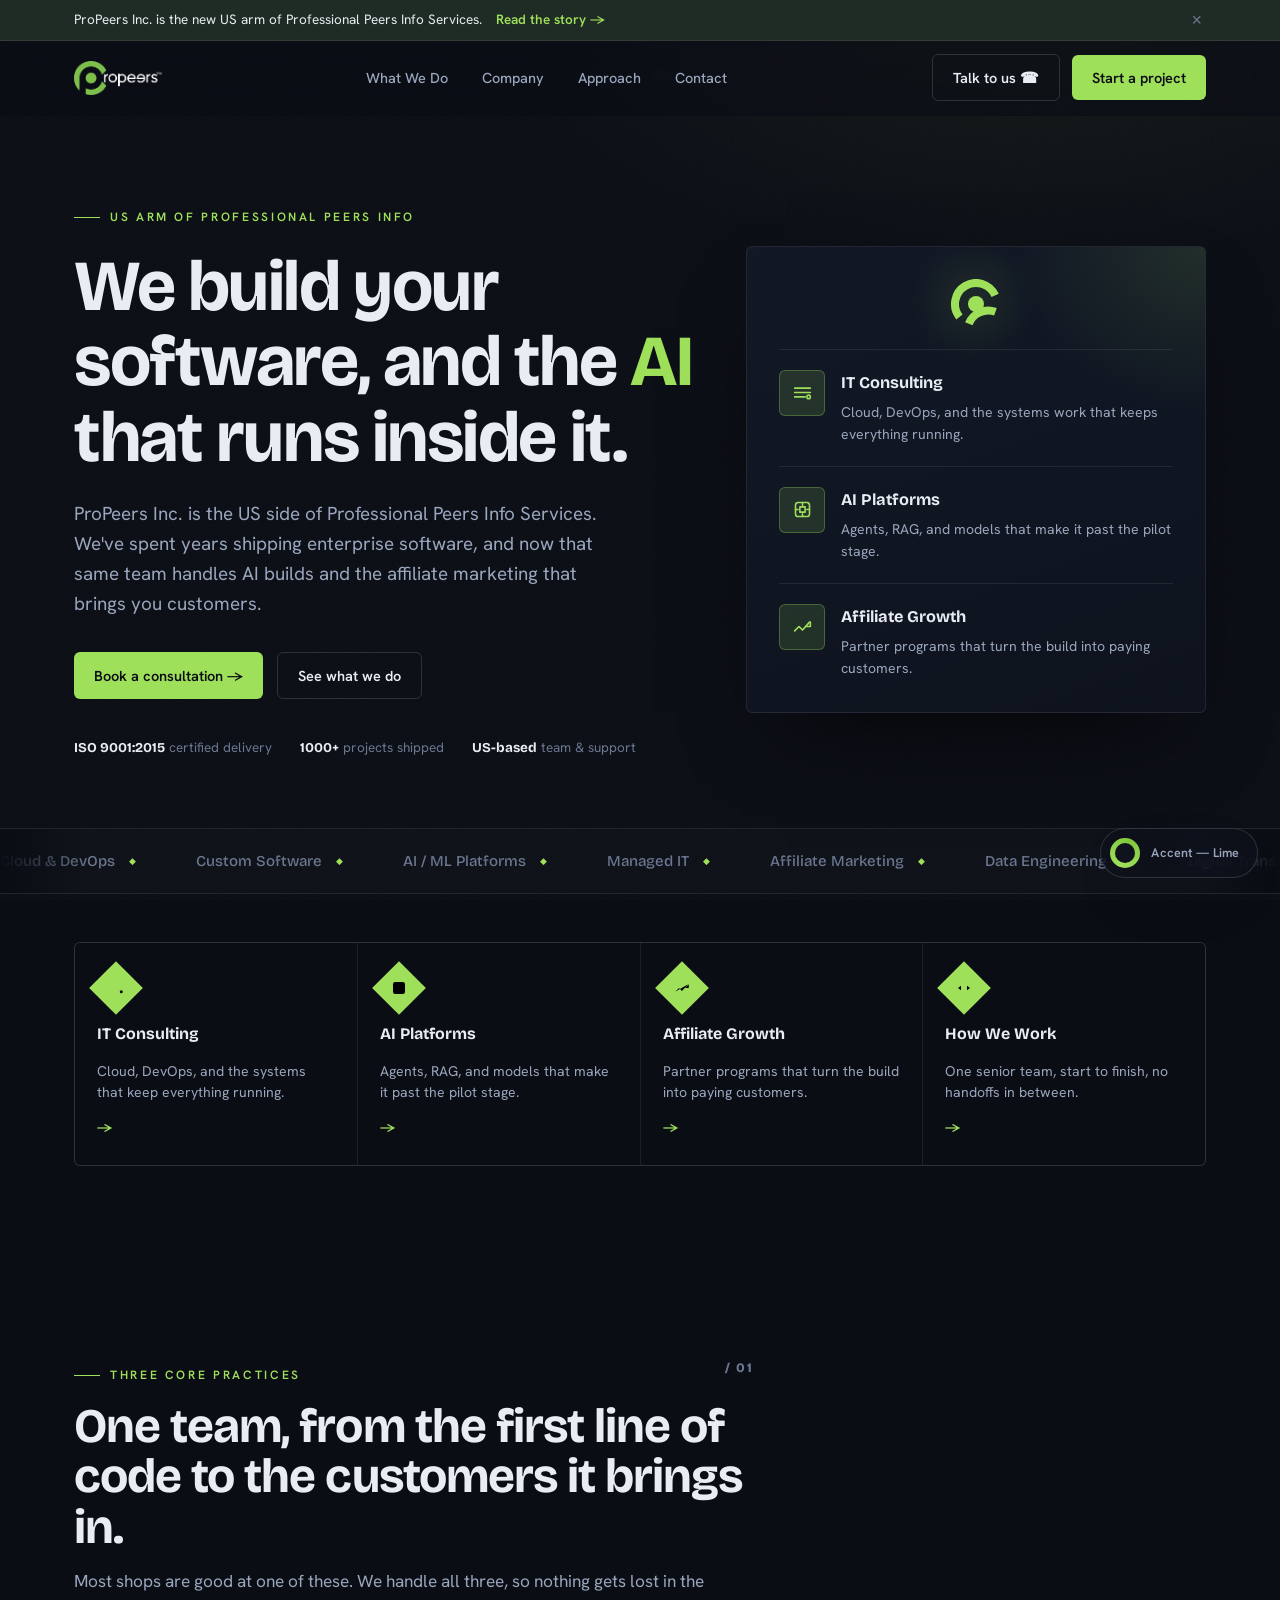
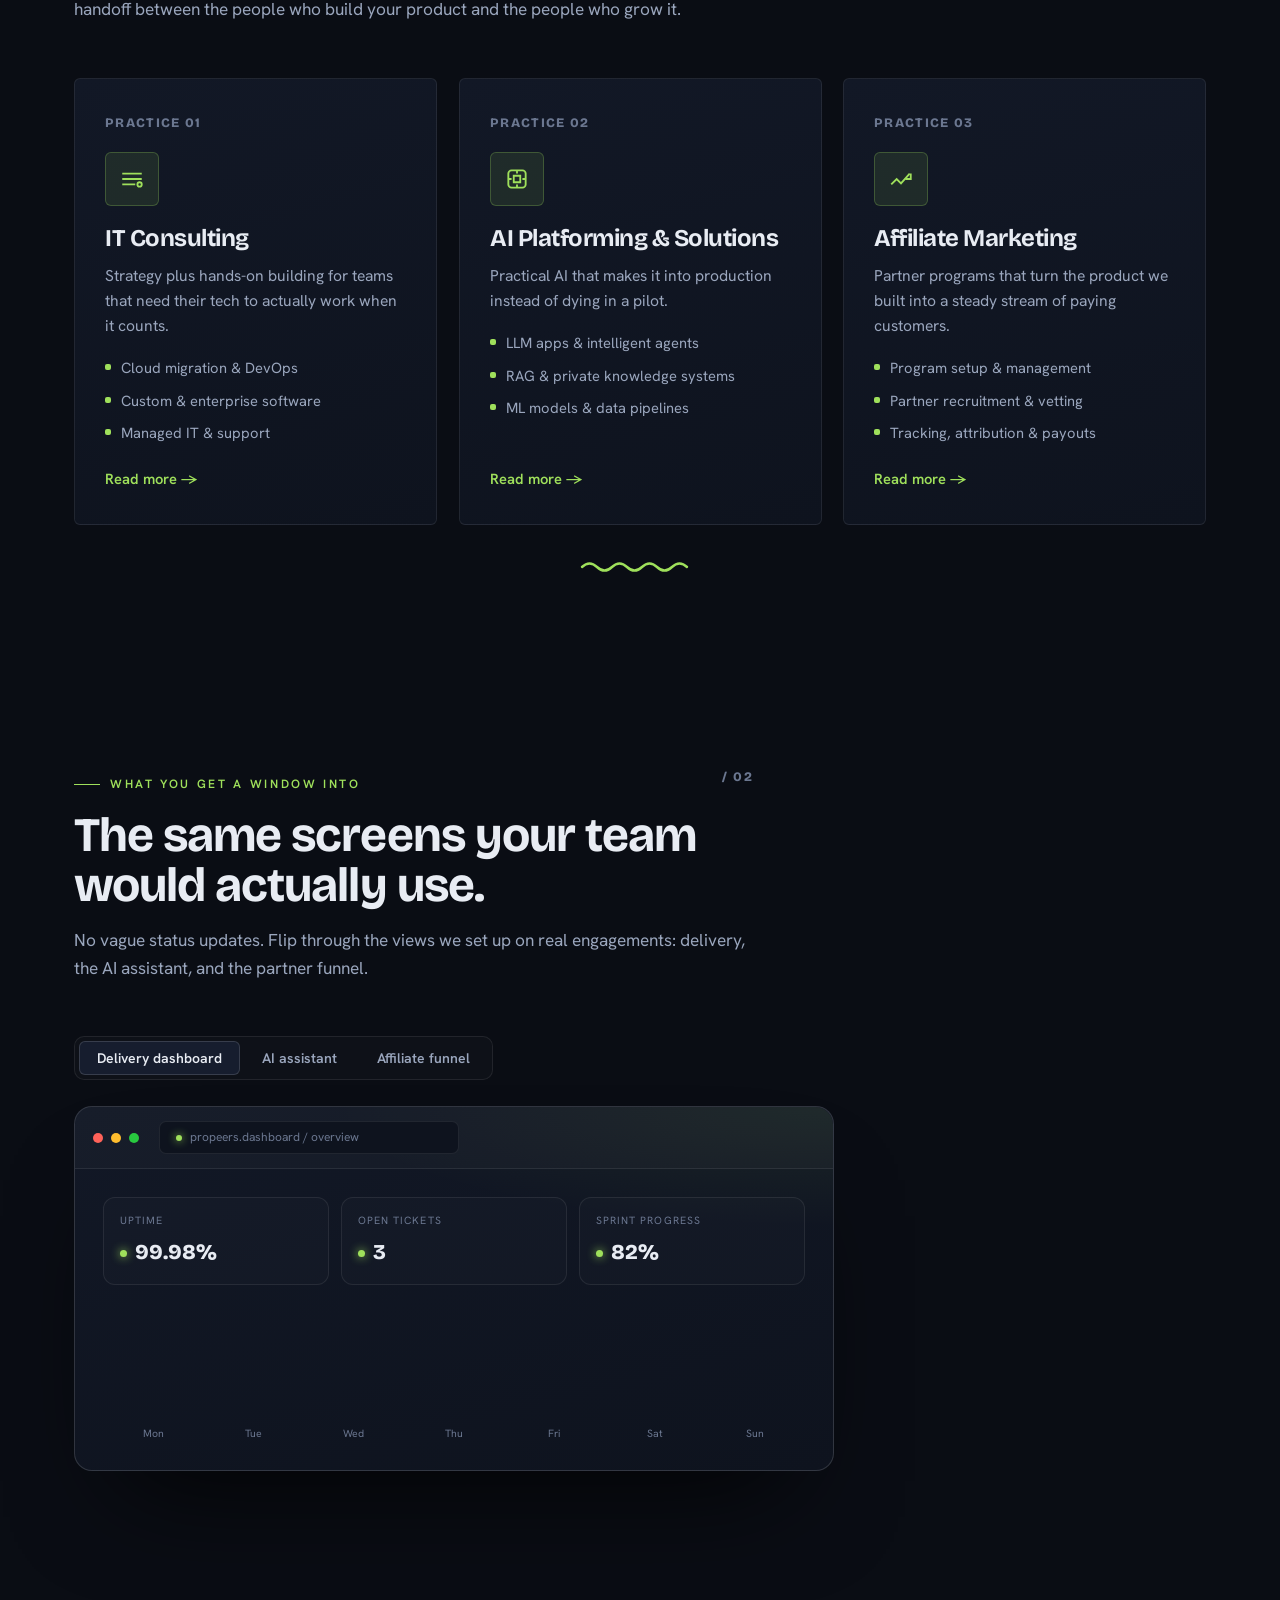
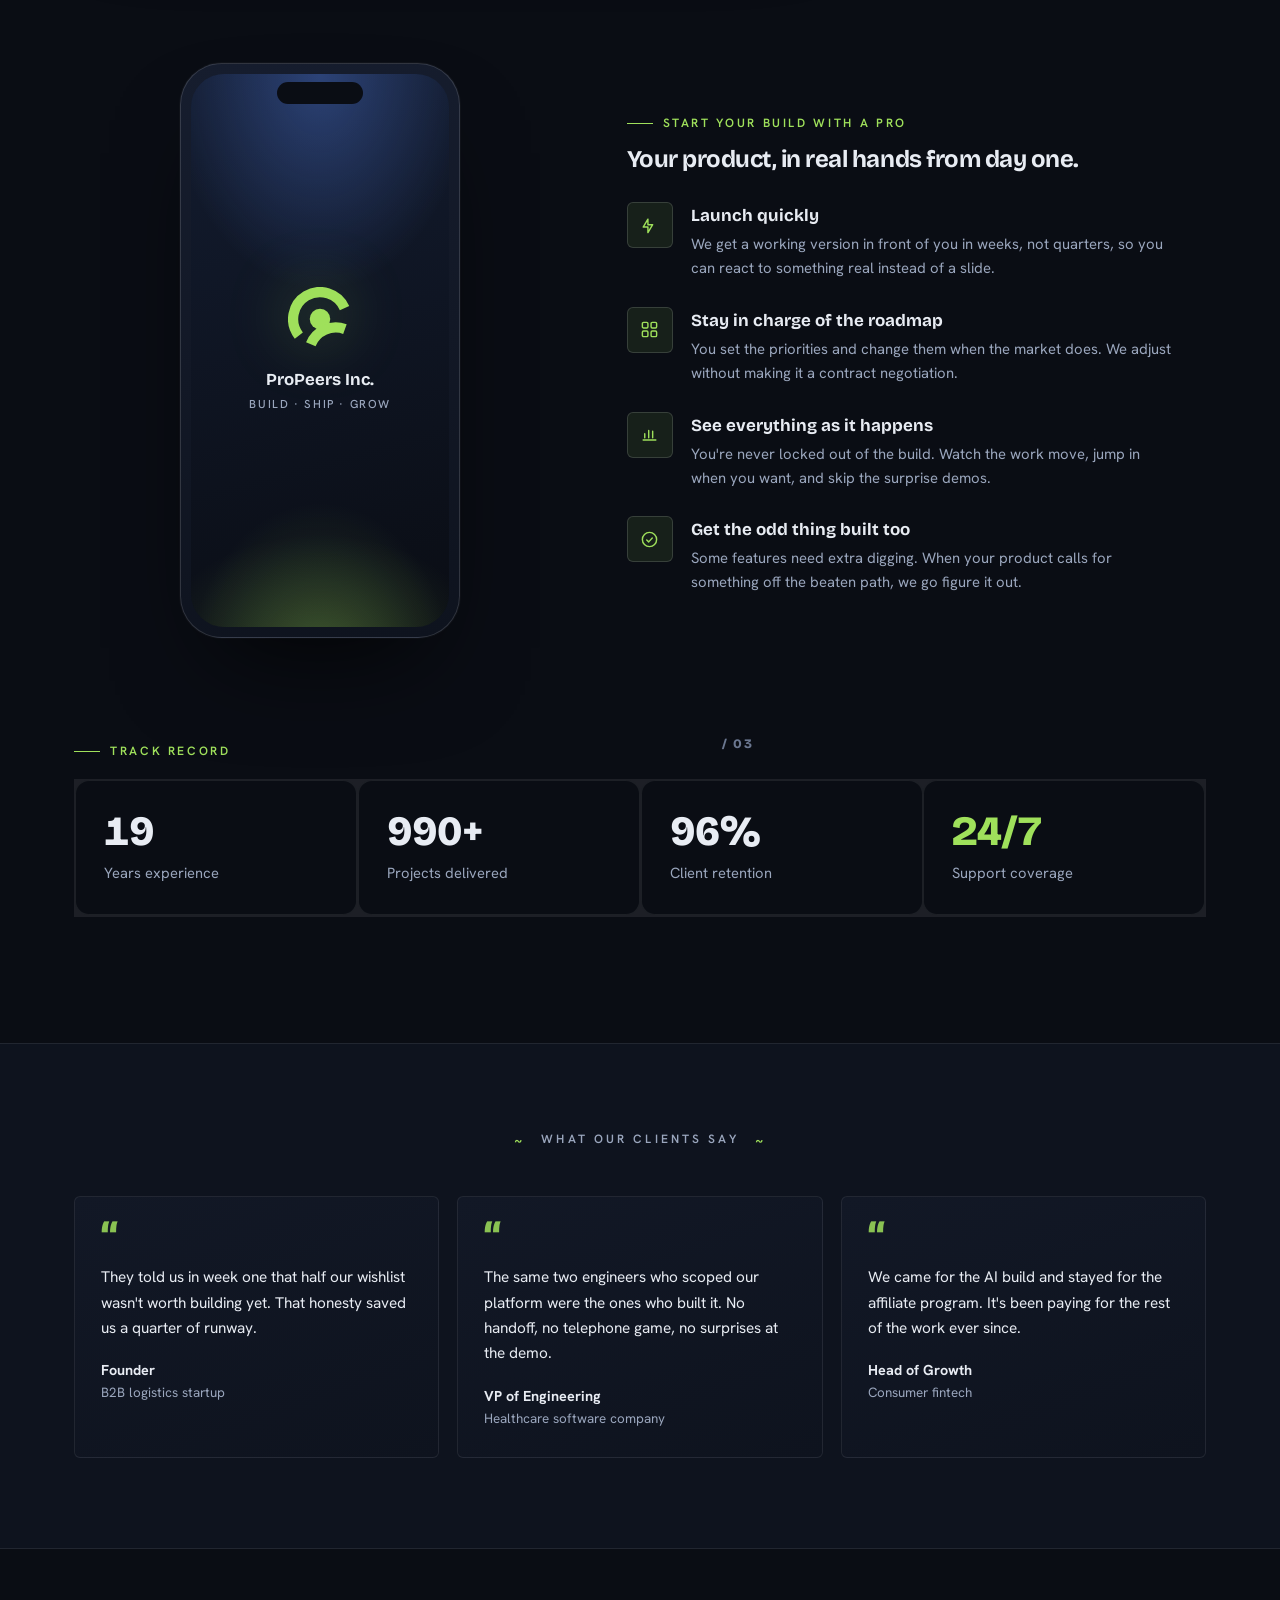
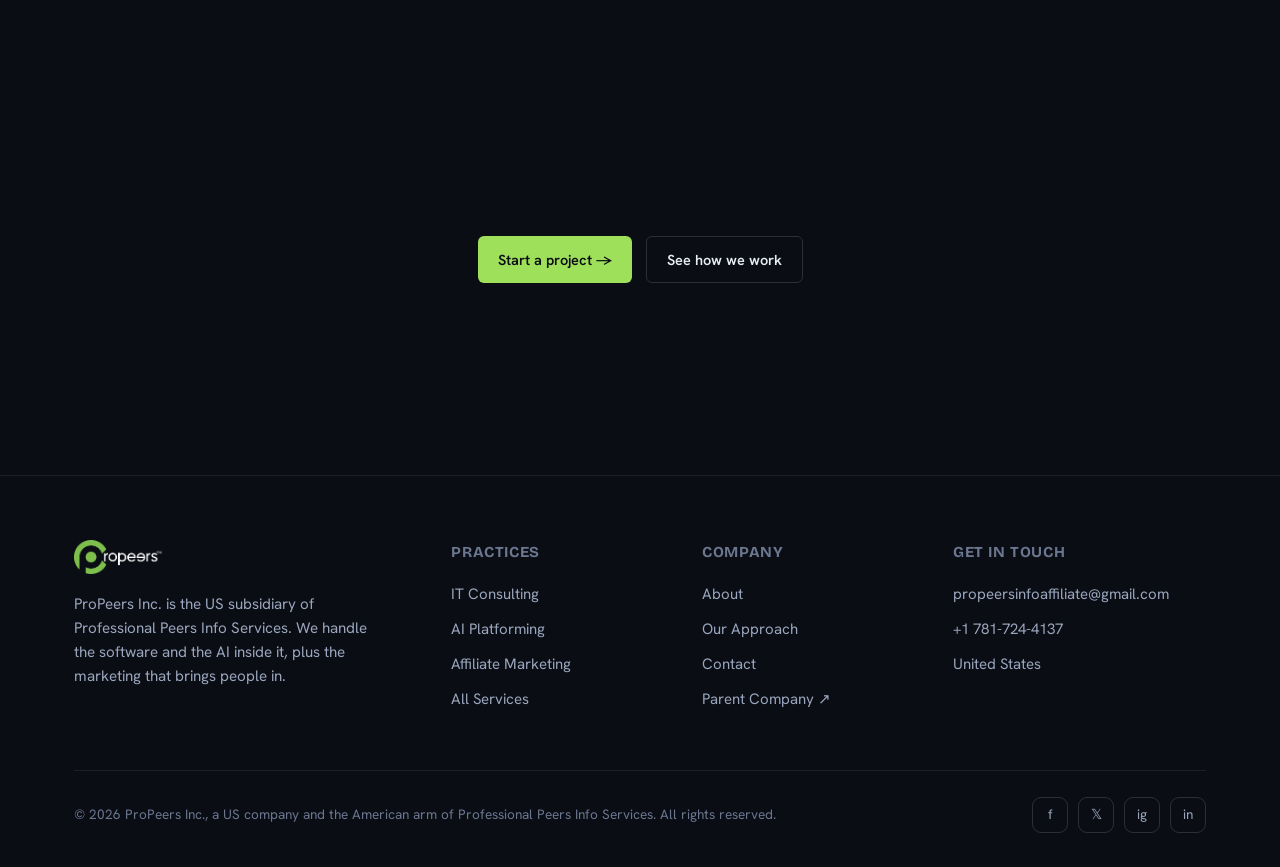
==== index.html @ b8cbde57 "Refine logo mark to match the real logo, drop the US badge, and add shape accents - Rebuild the trac" ====
<!DOCTYPE html>
<html lang="en">
<head>
<meta charset="UTF-8">
<meta name="viewport" content="width=device-width, initial-scale=1.0">
<title>ProPeers Inc. | IT Consulting, AI Solutions &amp; Affiliate Marketing</title>
<meta name="description" content="ProPeers Inc. is the US arm of Professional Peers Info Services. IT consulting, AI builds, and affiliate marketing for clients in the States.">
<link rel="preconnect" href="https://fonts.googleapis.com">
<link rel="preconnect" href="https://fonts.gstatic.com" crossorigin>
<link href="https://fonts.googleapis.com/css2?family=Bricolage+Grotesque:opsz,wght@12..96,400;12..96,500;12..96,700;12..96,800&family=Hanken+Grotesk:wght@400;500;600;700&display=swap" rel="stylesheet">
<link rel="icon" type="image/svg+xml" href="data:image/svg+xml,%3Csvg xmlns=%27http://www.w3.org/2000/svg%27 viewBox=%270 0 100 100%27%3E%3Crect width=%27100%27 height=%27100%27 rx=%2718%27 fill=%27%230a0d14%27/%3E%3Ccircle cx=%2750%27 cy=%2750%27 r=%2716%27 fill=%27%239fe05b%27/%3E%3Cpath d=%27M88.37 32.92 A42 42 0 1 0 16.91 75.86%27 fill=%27none%27 stroke=%27%239fe05b%27 stroke-width=%2716%27/%3E%3Cpath d=%27M35.64 89.47 A42 42 0 0 1 88.94 65.73%27 fill=%27none%27 stroke=%27%239fe05b%27 stroke-width=%2716%27/%3E%3C/svg%3E">
<link rel="stylesheet" href="styles.css">
</head>
<body data-page="home">
<div id="site-header"></div>

<a id="top"></a>
<section class="hero">
  <div class="wrap hero-grid">
    <div>
      <span class="eyebrow reveal">US arm of Professional Peers Info</span>
      <h1 class="reveal">We build your software, and the <span class="hl">AI</span> that runs inside it.</h1>
      <p class="lead reveal">ProPeers Inc. is the US side of Professional Peers Info Services. We've spent years shipping enterprise software, and now that same team handles AI builds and the affiliate marketing that brings you customers.</p>
      <div class="hero-cta reveal">
        <a href="tel:+17817244137" class="btn btn-acc">Book a consultation &rarr;</a>
        <a href="what-we-do.html" class="btn btn-ghost">See what we do</a>
      </div>
      <div class="hero-foot reveal">
        <span><strong>ISO 9001:2015</strong> certified delivery</span>
        <span><strong>1000+</strong> projects shipped</span>
        <span><strong>US-based</strong> team &amp; support</span>
      </div>
    </div>
    <div class="reveal">
      <div class="hero-card">
        <div class="hc-mark"><svg viewBox="0 0 100 100" aria-hidden="true"><circle cx="50" cy="50" r="16" fill="currentColor"/><path d="M88.37 32.92 A42 42 0 1 0 16.91 75.86" fill="none" stroke="currentColor" stroke-width="16"/><path d="M35.64 89.47 A42 42 0 0 1 88.94 65.73" fill="none" stroke="currentColor" stroke-width="16"/></svg></div>
        <div class="hc-row">
          <div class="dia"><svg viewBox="0 0 24 24"><path d="M3 7h18M3 12h18M3 17h12"/><circle cx="19" cy="17" r="2"/></svg></div>
          <div><h4>IT Consulting</h4><p>Cloud, DevOps, and the systems work that keeps everything running.</p></div>
        </div>
        <div class="hc-row">
          <div class="dia"><svg viewBox="0 0 24 24"><rect x="4" y="4" width="16" height="16" rx="3"/><path d="M9 9h6v6H9zM12 4v3M12 17v3M4 12h3M17 12h3"/></svg></div>
          <div><h4>AI Platforms</h4><p>Agents, RAG, and models that make it past the pilot stage.</p></div>
        </div>
        <div class="hc-row">
          <div class="dia"><svg viewBox="0 0 24 24"><path d="M3 17l5-5 4 4 8-9"/><path d="M21 7v5h-5"/></svg></div>
          <div><h4>Affiliate Growth</h4><p>Partner programs that turn the build into paying customers.</p></div>
        </div>
      </div>
    </div>
  </div>
</section>

<div class="strip">
  <div class="track">
    <span>Cloud &amp; DevOps</span><span>Custom Software</span><span>AI / ML Platforms</span>
    <span>Managed IT</span><span>Affiliate Marketing</span><span>Data Engineering</span>
    <span>Digital Transformation</span><span>Mobile &amp; Web Apps</span>
    <span>Cloud &amp; DevOps</span><span>Custom Software</span><span>AI / ML Platforms</span>
    <span>Managed IT</span><span>Affiliate Marketing</span><span>Data Engineering</span>
    <span>Digital Transformation</span><span>Mobile &amp; Web Apps</span>
  </div>
</div>

<section style="padding-top:48px">
  <div class="wrap">
    <div class="feature-tiles reveal">
      <a href="it-consulting.html">
        <div class="ft-ico"><svg viewBox="0 0 24 24"><path d="M3 7h18M3 12h18M3 17h12"/><circle cx="19" cy="17" r="2"/></svg></div>
        <h5>IT Consulting</h5>
        <p>Cloud, DevOps, and the systems that keep everything running.</p>
        <span class="ft-arrow">&rarr;</span>
      </a>
      <a href="ai-solutions.html">
        <div class="ft-ico"><svg viewBox="0 0 24 24"><rect x="4" y="4" width="16" height="16" rx="3"/><path d="M9 9h6v6H9zM12 4v3M12 17v3M4 12h3M17 12h3"/></svg></div>
        <h5>AI Platforms</h5>
        <p>Agents, RAG, and models that make it past the pilot stage.</p>
        <span class="ft-arrow">&rarr;</span>
      </a>
      <a href="affiliate-marketing.html">
        <div class="ft-ico"><svg viewBox="0 0 24 24"><path d="M3 17l5-5 4 4 8-9"/><path d="M21 7v5h-5"/></svg></div>
        <h5>Affiliate Growth</h5>
        <p>Partner programs that turn the build into paying customers.</p>
        <span class="ft-arrow">&rarr;</span>
      </a>
      <a href="approach.html">
        <div class="ft-ico"><svg viewBox="0 0 24 24"><path d="M8 9l-4 3 4 3M16 9l4 3-4 3M13 6l-2 12"/></svg></div>
        <h5>How We Work</h5>
        <p>One senior team, start to finish, no handoffs in between.</p>
        <span class="ft-arrow">&rarr;</span>
      </a>
    </div>
  </div>
</section>

<section id="pillars">
  <div class="wrap">
    <div class="sec-head reveal">
      <span class="eyebrow">Three core practices</span>
      <h2>One team, from the first line of code to the customers it brings in.</h2>
      <p>Most shops are good at one of these. We handle all three, so nothing gets lost in the handoff between the people who build your product and the people who grow it.</p>
    </div>
    <div class="pillars">
      <a class="pillar reveal" href="it-consulting.html">
        <div class="num">PRACTICE 01</div>
        <div class="pic"><svg class="ico" viewBox="0 0 24 24"><path d="M3 7h18M3 12h18M3 17h12"/><circle cx="19" cy="17" r="2"/></svg></div>
        <h3>IT Consulting</h3>
        <p>Strategy plus hands-on building for teams that need their tech to actually work when it counts.</p>
        <ul>
          <li>Cloud migration &amp; DevOps</li>
          <li>Custom &amp; enterprise software</li>
          <li>Managed IT &amp; support</li>
        </ul>
        <span class="more">Read more &rarr;</span>
      </a>
      <a class="pillar reveal" href="ai-solutions.html">
        <div class="num">PRACTICE 02</div>
        <div class="pic"><svg class="ico" viewBox="0 0 24 24"><rect x="4" y="4" width="16" height="16" rx="3"/><path d="M9 9h6v6H9zM12 4v3M12 17v3M4 12h3M17 12h3"/></svg></div>
        <h3>AI Platforming &amp; Solutions</h3>
        <p>Practical AI that makes it into production instead of dying in a pilot.</p>
        <ul>
          <li>LLM apps &amp; intelligent agents</li>
          <li>RAG &amp; private knowledge systems</li>
          <li>ML models &amp; data pipelines</li>
        </ul>
        <span class="more">Read more &rarr;</span>
      </a>
      <a class="pillar reveal" href="affiliate-marketing.html">
        <div class="num">PRACTICE 03</div>
        <div class="pic"><svg class="ico" viewBox="0 0 24 24"><path d="M3 17l5-5 4 4 8-9"/><path d="M21 7v5h-5"/></svg></div>
        <h3>Affiliate Marketing</h3>
        <p>Partner programs that turn the product we built into a steady stream of paying customers.</p>
        <ul>
          <li>Program setup &amp; management</li>
          <li>Partner recruitment &amp; vetting</li>
          <li>Tracking, attribution &amp; payouts</li>
        </ul>
        <span class="more">Read more &rarr;</span>
      </a>
    </div>
    <div class="reveal"><svg class="squig" viewBox="0 0 120 16" aria-hidden="true"><path d="M2 8 Q 9.5 1, 17 8 T 32 8 T 47 8 T 62 8 T 77 8 T 92 8 T 107 8"/></svg></div>
  </div>
</section>

<section>
  <div class="wrap">
    <div class="sec-head reveal">
      <span class="eyebrow">What you get a window into</span>
      <h2>The same screens your team would actually use.</h2>
      <p>No vague status updates. Flip through the views we set up on real engagements: delivery, the AI assistant, and the partner funnel.</p>
    </div>
    <div class="tabs reveal">
      <div class="tab-row" role="tablist">
        <button class="tab-btn on" role="tab" aria-selected="true">Delivery dashboard</button>
        <button class="tab-btn" role="tab" aria-selected="false">AI assistant</button>
        <button class="tab-btn" role="tab" aria-selected="false">Affiliate funnel</button>
      </div>
      <div class="tab-pane on" role="tabpanel">
        <div class="demo-window">
          <div class="demo-bar">
            <span class="dot r"></span><span class="dot y"></span><span class="dot g"></span>
            <span class="url"><i></i> propeers.dashboard / overview</span>
          </div>
          <div class="demo-body">
            <div class="demo-pills">
              <div class="demo-pill"><div class="lab">Uptime</div><div class="val"><i></i> 99.98%</div></div>
              <div class="demo-pill"><div class="lab">Open tickets</div><div class="val"><i></i> 3</div></div>
              <div class="demo-pill"><div class="lab">Sprint progress</div><div class="val"><i></i> 82%</div></div>
            </div>
            <div class="demo-chart" style="--n:7">
              <i style="--h:.42"></i><i style="--h:.58"></i><i style="--h:.5"></i><i style="--h:.74"></i>
              <i style="--h:.66"></i><i style="--h:.86"></i><i style="--h:.95"></i>
            </div>
            <div class="demo-chart-row"><span>Mon</span><span>Tue</span><span>Wed</span><span>Thu</span><span>Fri</span><span>Sat</span><span>Sun</span></div>
          </div>
        </div>
      </div>
      <div class="tab-pane" role="tabpanel">
        <div class="demo-window">
          <div class="demo-bar">
            <span class="dot r"></span><span class="dot y"></span><span class="dot g"></span>
            <span class="url"><i></i> assistant.internal / support-agent</span>
          </div>
          <div class="demo-body">
            <div class="demo-chat">
              <div class="demo-msg user">Why did the export job fail for the EU account last night?</div>
              <div class="demo-msg bot">It hit a timeout at 11:42pm UTC. The dataset crossed the 2GB chunk limit introduced in last week's update.</div>
              <div class="demo-msg user">Can it be re-run safely right now?</div>
              <div class="demo-msg bot">Yes. Re-run with chunking enabled, or I can flag it to on-call if you'd rather a person confirm first.</div>
            </div>
          </div>
        </div>
      </div>
      <div class="tab-pane" role="tabpanel">
        <div class="demo-window">
          <div class="demo-bar">
            <span class="dot r"></span><span class="dot y"></span><span class="dot g"></span>
            <span class="url"><i></i> partners.report / funnel</span>
          </div>
          <div class="demo-body">
            <div class="demo-funnel">
              <div class="stage"><span class="lab">Clicks</span><span class="track"><span class="fill"></span></span><span class="pct">100%</span></div>
              <div class="stage"><span class="lab">Sign-ups</span><span class="track"><span class="fill"></span></span><span class="pct">71%</span></div>
              <div class="stage"><span class="lab">Trials</span><span class="track"><span class="fill"></span></span><span class="pct">44%</span></div>
              <div class="stage"><span class="lab">Paid</span><span class="track"><span class="fill"></span></span><span class="pct">27%</span></div>
            </div>
          </div>
        </div>
      </div>
    </div>
  </div>
</section>

<section>
  <div class="wrap phone-sec">
    <div class="reveal">
      <div class="phone">
        <div class="screen">
          <div class="pmark"><svg viewBox="0 0 100 100" aria-hidden="true"><circle cx="50" cy="50" r="16" fill="currentColor"/><path d="M88.37 32.92 A42 42 0 1 0 16.91 75.86" fill="none" stroke="currentColor" stroke-width="16"/><path d="M35.64 89.47 A42 42 0 0 1 88.94 65.73" fill="none" stroke="currentColor" stroke-width="16"/></svg></div>
          <div class="pname">ProPeers Inc.<small>Build &middot; Ship &middot; Grow</small></div>
          <div class="pglow"></div>
        </div>
      </div>
    </div>
    <div class="reveal">
      <span class="eyebrow">Start your build with a pro</span>
      <h2 style="margin-top:14px">Your product, in real hands from day one.</h2>
      <div class="featlist">
        <div class="feat">
          <div class="fic"><svg viewBox="0 0 24 24"><path d="M4 14l6-10v7h6l-6 10v-7z"/></svg></div>
          <div><h4>Launch quickly</h4><p>We get a working version in front of you in weeks, not quarters, so you can react to something real instead of a slide.</p></div>
        </div>
        <div class="feat">
          <div class="fic"><svg viewBox="0 0 24 24"><rect x="3" y="3" width="7" height="7" rx="1.5"/><rect x="14" y="3" width="7" height="7" rx="1.5"/><rect x="3" y="14" width="7" height="7" rx="1.5"/><rect x="14" y="14" width="7" height="7" rx="1.5"/></svg></div>
          <div><h4>Stay in charge of the roadmap</h4><p>You set the priorities and change them when the market does. We adjust without making it a contract negotiation.</p></div>
        </div>
        <div class="feat">
          <div class="fic"><svg viewBox="0 0 24 24"><path d="M4 19h16M6 16v-5M11 16V7M16 16v-8"/></svg></div>
          <div><h4>See everything as it happens</h4><p>You're never locked out of the build. Watch the work move, jump in when you want, and skip the surprise demos.</p></div>
        </div>
        <div class="feat">
          <div class="fic"><svg viewBox="0 0 24 24"><circle cx="12" cy="12" r="9"/><path d="M8.5 12.5l2.5 2.5 4.5-5"/></svg></div>
          <div><h4>Get the odd thing built too</h4><p>Some features need extra digging. When your product calls for something off the beaten path, we go figure it out.</p></div>
        </div>
      </div>
    </div>
  </div>
</section>

<section style="padding-top:0">
  <div class="wrap">
    <div class="sec-head reveal" style="margin-bottom:14px">
      <span class="eyebrow">Track record</span>
    </div>
    <div class="statband reveal" style="margin-top:18px">
      <div class="stat"><div class="big"><em>19</em></div><div class="lbl">Years experience</div></div>
      <div class="stat"><div class="big">1000<em>+</em></div><div class="lbl">Projects delivered</div></div>
      <div class="stat"><div class="big">97<em>%</em></div><div class="lbl">Client retention</div></div>
      <div class="stat"><div class="big"><em>24/7</em></div><div class="lbl">Support coverage</div></div>
    </div>
  </div>
</section>

<div class="quotes-band">
  <div class="wrap">
    <div class="bandhead reveal">What our clients say</div>
    <div class="quotes">
      <div class="quote reveal">
        <span class="qm">&ldquo;</span>
        <p>They told us in week one that half our wishlist wasn't worth building yet. That honesty saved us a quarter of runway.</p>
        <div class="who"><strong>Founder</strong>B2B logistics startup</div>
      </div>
      <div class="quote reveal">
        <span class="qm">&ldquo;</span>
        <p>The same two engineers who scoped our platform were the ones who built it. No handoff, no telephone game, no surprises at the demo.</p>
        <div class="who"><strong>VP of Engineering</strong>Healthcare software company</div>
      </div>
      <div class="quote reveal">
        <span class="qm">&ldquo;</span>
        <p>We came for the AI build and stayed for the affiliate program. It's been paying for the rest of the work ever since.</p>
        <div class="who"><strong>Head of Growth</strong>Consumer fintech</div>
      </div>
    </div>
  </div>
</div>

<section style="padding-top:0;margin-top:64px">
  <div class="wrap">
    <div class="cta reveal">
      <h2>Let's build something that earns its keep.</h2>
      <p>Tell us what you're working on. We'll come back with a real plan and a straight answer on what it takes.</p>
      <div class="hero-cta">
        <a href="contact.html" class="btn btn-acc">Start a project &rarr;</a>
        <a href="approach.html" class="btn btn-ghost">See how we work</a>
      </div>
    </div>
  </div>
</section>

<div id="site-footer"></div>
<script src="site.js"></script>
</body>
</html>
---- styles.css ----
:root{
  --ink:#0a0d14;
  --ink-2:#0e131e;
  --panel:#121826;
  --panel-2:#161d2e;
  --line:rgba(255,255,255,.08);
  --line-2:rgba(255,255,255,.14);
  --text:#e8ecf3;
  --muted:#9aa6bd;
  --muted-2:#6b7790;
  --acc:#9fe05b;
  --acc-deep:#82c93f;
  --blue:#5b8cff;
  --amber:#ffab38;
  --amber-deep:#f0901c;
  --r:6px;
  --maxw:1180px;
  --font-d:"Bricolage Grotesque",serif;
  --font-b:"Hanken Grotesk",sans-serif;
}
*{box-sizing:border-box;margin:0;padding:0}
html{scroll-behavior:smooth}
body{
  background:var(--ink);
  color:var(--text);
  font-family:var(--font-b);
  line-height:1.6;
  -webkit-font-smoothing:antialiased;
  overflow-x:hidden;
}
body::before{
  content:"";position:fixed;inset:0;z-index:-2;
  background:
    radial-gradient(70% 50% at 80% 0%, rgba(159,224,91,.07), transparent 60%),
    var(--ink);
}
body::after{
  content:"";position:fixed;inset:0;z-index:-1;pointer-events:none;opacity:.04;
  background-image:url("data:image/svg+xml,%3Csvg xmlns='http://www.w3.org/2000/svg' width='160' height='160'%3E%3Cfilter id='n'%3E%3CfeTurbulence type='fractalNoise' baseFrequency='.85' numOctaves='3'/%3E%3C/filter%3E%3Crect width='100%25' height='100%25' filter='url(%23n)'/%3E%3C/svg%3E");
}
a{color:inherit;text-decoration:none}
.wrap{max-width:var(--maxw);margin:0 auto;padding:0 24px}
.eyebrow{
  font-size:12px;letter-spacing:.22em;text-transform:uppercase;
  color:var(--acc);font-weight:600;display:inline-flex;align-items:center;gap:10px;
}
.eyebrow::before{content:"";width:26px;height:1px;background:var(--acc);display:inline-block}
h1,h2,h3{font-family:var(--font-d);font-weight:700;line-height:1.05;letter-spacing:-.02em}

/* HEADER */
header{position:sticky;top:0;z-index:50;backdrop-filter:blur(14px);
  background:rgba(10,13,20,.6);border-bottom:1px solid transparent;transition:.3s}
header.scrolled{border-bottom-color:var(--line);background:rgba(10,13,20,.82)}
nav{display:flex;align-items:center;justify-content:space-between;height:74px}
.logo{display:flex;align-items:center;gap:11px;font-family:var(--font-d);font-weight:800;font-size:20px;letter-spacing:-.02em}
.logo .lockup{height:34px;width:auto;display:block;flex:none}
.navlinks{display:flex;gap:34px;align-items:center}
.navlinks a{font-size:14.5px;color:var(--muted);font-weight:500;transition:.2s}
.navlinks a:hover{color:var(--text)}
.navlinks a.active{color:var(--acc)}
.btn{display:inline-flex;align-items:center;gap:8px;font-weight:600;font-size:14.5px;
  padding:11px 20px;border-radius:var(--r);transition:.22s;cursor:pointer;border:0}
.btn-acc{background:var(--acc);color:#0a0d14}
.btn-acc:hover{background:var(--acc-deep);transform:translateY(-2px)}
.btn-ghost{border:1px solid var(--line-2);color:var(--text)}
.btn-ghost:hover{border-color:var(--acc);color:var(--acc)}
.nav-cta{display:flex;gap:12px;align-items:center}
.burger{display:none;flex-direction:column;gap:5px;cursor:pointer;background:none;border:0;padding:8px}
.burger span{width:24px;height:2px;background:var(--text);display:block}

/* HERO (home) */
.hero{padding:84px 0 70px;position:relative}
.hero-grid{display:grid;grid-template-columns:1.15fr .85fr;gap:50px;align-items:center}
.hero h1{font-size:clamp(2.6rem,5.6vw,4.6rem);margin:22px 0 0}
.hero h1 .hl{color:var(--acc);position:relative}
.hero p.lead{font-size:1.18rem;color:var(--muted);max-width:540px;margin:24px 0 32px}
.hero-cta{display:flex;gap:14px;flex-wrap:wrap}
.hero-foot{margin-top:38px;display:flex;gap:28px;flex-wrap:wrap;align-items:center;
  color:var(--muted-2);font-size:13.5px}
.hero-foot strong{color:var(--text);font-family:var(--font-d)}
.hero-card{position:relative;border-radius:var(--r);border:1px solid var(--line);
  background:linear-gradient(160deg,var(--panel),var(--ink-2));overflow:hidden;
  box-shadow:0 40px 90px -40px rgba(0,0,0,.8);padding:32px;display:flex;flex-direction:column;gap:20px}
.hero-card::after{content:"";position:absolute;inset:0;
  background:radial-gradient(70% 60% at 100% 0%,color-mix(in srgb,var(--acc) 12%,transparent),transparent 60%);
  pointer-events:none}
.hero-card .hc-mark{display:grid;place-items:center;flex:none;color:var(--acc);
  filter:drop-shadow(0 0 26px color-mix(in srgb,var(--acc) 45%,transparent))}
.hero-card .hc-mark svg{width:50px;height:50px}
.hc-row{position:relative;display:flex;gap:16px;align-items:flex-start;
  padding-top:20px;border-top:1px solid var(--line)}
.hc-row:first-of-type{padding-top:0;border-top:0}
.hc-row h4{font-family:var(--font-d);font-size:1.02rem}
.hc-row p{color:var(--muted);font-size:.88rem;margin-top:5px}

/* PAGE HERO (interior pages) */
.page-hero{padding:58px 0 26px;position:relative}
.page-hero h1{font-size:clamp(2.3rem,5vw,3.6rem);margin-top:16px}
.page-hero p.lead{color:var(--muted);font-size:1.15rem;max-width:620px;margin-top:18px}
.breadcrumb{font-size:13px;color:var(--muted-2);margin-bottom:24px;display:flex;gap:9px;align-items:center}
.breadcrumb a{color:var(--muted)}
.breadcrumb a:hover{color:var(--acc)}
.breadcrumb .sep{color:var(--line-2)}

/* MARQUEE STRIP */
.strip{border-block:1px solid var(--line);background:rgba(255,255,255,.015);overflow:hidden}
.strip .track{display:flex;gap:60px;padding:20px 0;white-space:nowrap;
  animation:scroll 28s linear infinite;width:max-content}
.strip span{font-family:var(--font-d);font-weight:500;font-size:15px;color:var(--muted-2);
  display:inline-flex;align-items:center;gap:14px}
.strip span::after{content:"\25C6";color:var(--acc);font-size:9px}
@keyframes scroll{to{transform:translateX(-50%)}}

/* SECTION SHELL */
section{padding:96px 0;position:relative}
body{counter-reset:sec}
.sec-head{position:relative}
.sec-head::after{counter-increment:sec;content:"/ 0" counter(sec);
  position:absolute;right:0;top:4px;font:800 13px/1 var(--font-d);
  color:var(--muted-2);letter-spacing:.14em}
.sec-head{max-width:680px;margin-bottom:54px}
.sec-head h2{font-size:clamp(2rem,4vw,3rem);margin:16px 0 0}
.sec-head p{color:var(--muted);font-size:1.08rem;margin-top:16px}

/* PILLARS */
.pillars{display:grid;grid-template-columns:repeat(3,1fr);gap:22px}
.pillar{background:linear-gradient(165deg,var(--panel),var(--ink-2));
  border:1px solid var(--line);border-radius:var(--r);padding:34px 30px;position:relative;
  overflow:hidden;transition:.3s;display:flex;flex-direction:column}
.pillar::after{content:"";position:absolute;inset:0;border-radius:var(--r);
  background:radial-gradient(80% 60% at 100% 0%,rgba(159,224,91,.10),transparent 60%);
  opacity:0;transition:.3s}
.pillar:hover{transform:translateY(-6px);border-color:var(--line-2)}
.pillar:hover::after{opacity:1}
.pillar .num{font-family:var(--font-d);font-weight:800;font-size:13px;color:var(--muted-2);
  letter-spacing:.1em}
.pillar .pic{width:54px;height:54px;border-radius:var(--r);display:grid;place-items:center;
  margin:18px 0 20px;background:color-mix(in srgb,var(--acc) 10%,transparent);
  border:1px solid color-mix(in srgb,var(--acc) 25%,transparent)}
.pillar h3{font-size:1.5rem}
.pillar p{color:var(--muted);margin-top:12px;font-size:.98rem}
.pillar ul{list-style:none;margin-top:18px;display:flex;flex-direction:column;gap:9px}
.pillar li{font-size:.92rem;color:var(--muted);display:flex;gap:10px;align-items:flex-start}
.pillar li::before{content:"";width:6px;height:6px;border-radius:2px;background:var(--acc);
  margin-top:8px;flex:none}
.pillar .more{display:inline-flex;align-items:center;gap:7px;margin-top:auto;padding-top:22px;
  color:var(--acc);font-weight:600;font-size:.92rem;transition:.2s;position:relative}
.pillar .more:hover{gap:12px}
svg.ico{width:26px;height:26px;stroke:var(--acc);fill:none;stroke-width:1.7}

/* SERVICES LIST */
.svc-grid{display:grid;grid-template-columns:repeat(3,1fr);gap:1px;background:var(--line);
  border:1px solid var(--line);border-radius:var(--r);overflow:hidden}
.svc{background:var(--ink-2);padding:30px 28px;transition:.25s}
.svc:hover{background:var(--panel-2)}
.svc .k{font-family:var(--font-d);font-weight:700;color:var(--acc);font-size:14px}
.svc h4{font-family:var(--font-d);font-size:1.18rem;margin:14px 0 8px;font-weight:700}
.svc p{color:var(--muted);font-size:.93rem}

/* ABOUT split */
.about{display:grid;grid-template-columns:.95fr 1.05fr;gap:56px;align-items:center}
.about-card{background:linear-gradient(160deg,var(--panel),var(--ink-2));
  border:1px solid var(--line);border-radius:var(--r);padding:38px}
.about-card .row{display:flex;justify-content:space-between;align-items:center;
  padding:18px 0;border-bottom:1px solid var(--line);gap:16px}
.about-card .row:last-child{border-bottom:0;padding-bottom:0}
.about-card .row:first-child{padding-top:0}
.about-card .row .lbl{color:var(--muted);font-size:.9rem}
.about-card .row .val{font-family:var(--font-d);font-weight:700;font-size:1.05rem;text-align:right}
.about p{color:var(--muted);margin-top:18px}
.badge{display:inline-flex;align-items:center;gap:8px;font-size:12px;font-weight:600;
  padding:6px 12px;border:1px solid rgba(159,224,91,.3);border-radius:99px;color:var(--acc);
  background:rgba(159,224,91,.06);margin-bottom:6px}

/* STATS */
.stats{display:grid;grid-template-columns:repeat(4,1fr);gap:22px;margin-top:46px}
.stat{border:1px solid var(--line);border-radius:14px;padding:26px 22px;background:rgba(255,255,255,.015)}
.stat .big{font-family:var(--font-d);font-weight:800;font-size:2.6rem;color:var(--text);line-height:1}
.stat .big em{color:var(--acc);font-style:normal}
.stat .lbl{color:var(--muted);font-size:.88rem;margin-top:8px}

/* PROCESS */
.steps{display:grid;grid-template-columns:repeat(4,1fr);gap:22px;counter-reset:s}
.step{position:relative;padding-top:66px}
.step::after{content:"";position:absolute;top:0;left:0;width:34px;height:3px;background:var(--acc);border-radius:2px}
.step::before{counter-increment:s;content:"0" counter(s);font-family:var(--font-d);
  font-weight:800;font-size:2.4rem;line-height:1;color:rgba(159,224,91,.18);position:absolute;top:16px;left:0}
.step h4{font-family:var(--font-d);font-size:1.12rem;margin-bottom:8px;position:relative}
.step p{color:var(--muted);font-size:.93rem}

/* PROSE + practice pages */
.prose{max-width:720px}
.prose p{color:var(--muted);margin-bottom:18px;font-size:1.06rem}
.prose h3{font-size:1.5rem;margin:38px 0 14px}
.prose strong{color:var(--text)}
.checklist{list-style:none;display:grid;grid-template-columns:1fr 1fr;gap:14px 26px;margin-top:8px}
.checklist li{display:flex;gap:11px;align-items:flex-start;color:var(--muted);font-size:1rem}
.checklist li::before{content:"\2713";color:var(--acc);font-weight:800;flex:none;margin-top:1px}
.panel{background:linear-gradient(160deg,var(--panel),var(--ink-2));border:1px solid var(--line);
  border-radius:var(--r);padding:34px 32px;margin-top:8px}
.crosslinks{display:grid;grid-template-columns:1fr 1fr;gap:18px;margin-top:22px}
.xlink{border:1px solid var(--line);border-radius:14px;padding:26px;background:var(--ink-2);transition:.25s;display:block}
.xlink:hover{border-color:var(--line-2);transform:translateY(-4px)}
.xlink .k{color:var(--muted-2);font-size:12px;letter-spacing:.12em;text-transform:uppercase}
.xlink h4{font-family:var(--font-d);font-size:1.22rem;margin:10px 0 7px}
.xlink p{color:var(--muted);font-size:.93rem}
.xlink .go{color:var(--acc);font-weight:600;font-size:.9rem;margin-top:14px;display:inline-block}

/* CONTACT */
.contact-grid{display:grid;grid-template-columns:1.1fr .9fr;gap:48px;align-items:start}
form.cform{display:flex;flex-direction:column;gap:18px}
.field{display:flex;flex-direction:column;gap:7px}
.field label{font-size:13px;color:var(--muted);font-weight:600}
.field input,.field select,.field textarea{
  background:var(--ink-2);border:1px solid var(--line-2);border-radius:11px;
  padding:13px 15px;color:var(--text);font-family:var(--font-b);font-size:15px;transition:.2s;width:100%}
.field input:focus,.field select:focus,.field textarea:focus{outline:none;border-color:var(--acc)}
.field textarea{resize:vertical;min-height:130px}
.cstatus{font-size:14px;color:var(--acc);min-height:20px}
.info-block{border:1px solid var(--line);border-radius:var(--r);padding:30px;
  background:linear-gradient(160deg,var(--panel),var(--ink-2))}
.info-block .item{padding:18px 0;border-bottom:1px solid var(--line)}
.info-block .item:first-child{padding-top:0}
.info-block .item:last-child{border-bottom:0;padding-bottom:0}
.info-block .item .k{font-size:12px;color:var(--muted-2);text-transform:uppercase;letter-spacing:.1em}
.info-block .item .v{font-family:var(--font-d);font-size:1.12rem;margin-top:5px}
.info-block .item a:hover{color:var(--acc)}

/* CTA */
.cta{background:linear-gradient(150deg,#141b2b,#0c111c);border:1px solid var(--line);
  border-radius:26px;padding:64px 56px;text-align:center;position:relative;overflow:hidden}
.cta::before{content:"";position:absolute;inset:0;
  background:radial-gradient(50% 80% at 50% 0%,rgba(159,224,91,.14),transparent 60%)}
.cta h2{font-size:clamp(2rem,4vw,3.2rem);position:relative}
.cta p{color:var(--muted);max-width:520px;margin:18px auto 30px;position:relative;font-size:1.1rem}
.cta .hero-cta{justify-content:center;position:relative}

/* FOOTER */
footer{border-top:1px solid var(--line);padding:64px 0 34px;margin-top:30px}
.foot-grid{display:grid;grid-template-columns:1.6fr 1fr 1fr 1.2fr;gap:40px}
footer p.desc{color:var(--muted);font-size:.95rem;margin-top:18px;max-width:300px}
.foot-col h5{font-family:var(--font-d);font-size:.95rem;letter-spacing:.04em;
  text-transform:uppercase;color:var(--muted-2);margin-bottom:18px}
.foot-col a,.foot-col p{display:block;color:var(--muted);font-size:.94rem;margin-bottom:11px;transition:.2s}
.foot-col a:hover{color:var(--acc)}
.foot-bottom{display:flex;justify-content:space-between;align-items:center;
  margin-top:48px;padding-top:26px;border-top:1px solid var(--line);
  color:var(--muted-2);font-size:.85rem;flex-wrap:wrap;gap:14px}
.socials{display:flex;gap:10px}
.socials a{width:36px;height:36px;border:1px solid var(--line-2);border-radius:9px;
  display:grid;place-items:center;color:var(--muted)}
.socials a:hover{border-color:var(--acc);color:var(--acc)}

/* reveal anim */
.reveal{opacity:0;transform:translateY(24px) scale(.985);filter:blur(6px);
  transition:opacity .8s cubic-bezier(.2,.7,.2,1),transform .8s cubic-bezier(.2,.7,.2,1),filter .8s ease-out}
.reveal.in{opacity:1;transform:none;filter:blur(0)}

/* page load fade (opacity only: a transform here would re-anchor
   position:fixed children like the intro overlay and cursor glow) */
body{animation:page-in .5s ease both}
@keyframes page-in{from{opacity:0}to{opacity:1}}

/* scroll progress thread */
.scroll-thread{position:fixed;top:0;left:0;height:3px;width:100%;z-index:80;
  background:var(--acc);
  transform:scaleX(0);transform-origin:0 50%;
  box-shadow:0 0 14px rgba(159,224,91,.5)}

/* cursor aura (fine-pointer devices only) */
.cursor-aura{position:fixed;top:0;left:0;width:26px;height:26px;border-radius:50%;
  pointer-events:none;z-index:2;mix-blend-mode:screen;filter:blur(6px);
  background:radial-gradient(circle,color-mix(in srgb,var(--acc) 55%,transparent),transparent 70%);
  transform:translate(-50%,-50%);will-change:transform;opacity:0;transition:opacity .4s ease,background .35s ease}
.cursor-aura.live{opacity:1}
@media(hover:none),(pointer:coarse){.cursor-aura{display:none}}

/* magnetic buttons + tilt cards */
.btn,.pillar,.svc,.xlink,.stat,.info-block,.about-card{will-change:transform}
.btn{transition:transform .35s cubic-bezier(.2,.8,.2,1),background .22s,border-color .22s,color .22s}
.pillar,.svc,.xlink,.stat,.info-block,.about-card{transition:transform .5s cubic-bezier(.2,.8,.2,1),border-color .3s}
@media(hover:none),(pointer:coarse){
  .pillar:hover,.svc:hover,.xlink:hover{transform:none !important}
}

/* underline sweep on links */
.navlinks a,.foot-col a,.breadcrumb a,.socials a,.info-block .item a{position:relative}
.navlinks a::after,.foot-col a::after,.breadcrumb a::after{
  content:"";position:absolute;left:0;right:100%;bottom:-4px;height:1px;background:var(--acc);
  transition:right .35s cubic-bezier(.2,.8,.2,1)}
.navlinks a:hover::after,.navlinks a.active::after,.foot-col a:hover::after,.breadcrumb a:hover::after{right:0}

/* logo micro-bounce */
.logo .lockup{transition:transform .45s cubic-bezier(.34,1.6,.4,1)}
.logo:hover .lockup{transform:scale(1.04)}

/* marquee edge fade + hover pause */
.strip{position:relative}
.strip::before,.strip::after{content:"";position:absolute;top:0;bottom:0;width:90px;z-index:2;pointer-events:none}
.strip::before{left:0;background:linear-gradient(90deg,var(--ink),transparent)}
.strip::after{right:0;background:linear-gradient(270deg,var(--ink),transparent)}
.strip .track:hover{animation-play-state:paused}
.strip span{transition:color .25s,letter-spacing .25s}
.strip span:hover{color:var(--text);letter-spacing:.01em}

/* count-up stats */
.stat .big{font-variant-numeric:tabular-nums}

/* glow pulse for eyebrow + badge dots */
.eyebrow::before{animation:pulse-line 2.6s ease-in-out infinite}
@keyframes pulse-line{0%,100%{opacity:1;transform:scaleX(1)}50%{opacity:.45;transform:scaleX(.6)}}
@keyframes pulse-dot{0%,100%{opacity:1;box-shadow:0 0 0 0 rgba(159,224,91,.5)}50%{opacity:.5;box-shadow:0 0 0 5px rgba(159,224,91,0)}}

/* button shine sweep */
.btn-acc{position:relative;overflow:hidden}
.btn-acc::before{content:"";position:absolute;top:0;left:-60%;width:40%;height:100%;
  background:linear-gradient(115deg,transparent,rgba(255,255,255,.35),transparent);
  transform:skewX(-18deg);transition:left .6s cubic-bezier(.2,.8,.2,1)}
.btn-acc:hover::before{left:130%}

@media(prefers-reduced-motion:reduce){
  *{animation-duration:.01ms !important;animation-iteration-count:1 !important;
    transition-duration:.01ms !important;scroll-behavior:auto !important}
  .reveal{opacity:1;transform:none;filter:none}
  .cursor-aura,.scroll-thread{display:none}
}

@media(max-width:900px){
  .hero-grid,.about,.contact-grid{grid-template-columns:1fr}
  .hero-card{max-width:460px;margin:0 auto}
  .pillars,.svc-grid,.steps,.stats,.foot-grid,.crosslinks{grid-template-columns:1fr 1fr}
  .navlinks{display:none}
  .burger{display:flex}
  .cta{padding:46px 26px}
}
@media(max-width:560px){
  .pillars,.svc-grid,.steps,.stats,.foot-grid,.crosslinks,.checklist{grid-template-columns:1fr}
  .nav-cta .btn-ghost{display:none}
  section{padding:70px 0}
}

/* ===================================================================
   SHOWCASE / DEMO WINDOW — a recurring "live product" mockup used to
   illustrate each practice with something that feels like real software
   instead of stock imagery.
=================================================================== */
.showcase{display:grid;grid-template-columns:.92fr 1.08fr;gap:54px;align-items:center}
.showcase.flip{grid-template-columns:1.08fr .92fr}
.showcase.flip .demo-window{order:2}
.showcase .copy h2{margin-top:14px}
.showcase .copy p{color:var(--muted);margin-top:16px;font-size:1.05rem;max-width:480px}
.showcase .taglist{display:flex;flex-wrap:wrap;gap:9px;margin-top:22px}
.showcase .taglist span{font-size:12.5px;font-weight:600;color:var(--muted);
  border:1px solid var(--line-2);border-radius:99px;padding:6px 13px}

.demo-window{position:relative;border-radius:18px;overflow:hidden;border:1px solid var(--line-2);
  background:linear-gradient(165deg,var(--panel),var(--ink-2));
  box-shadow:0 60px 110px -50px rgba(0,0,0,.85)}
.demo-window::before{content:"";position:absolute;inset:0;pointer-events:none;border-radius:18px;
  background:radial-gradient(120% 60% at 100% 0%,rgba(159,224,91,.08),transparent 55%)}
.demo-bar{display:flex;align-items:center;gap:8px;padding:14px 18px;border-bottom:1px solid var(--line);
  background:rgba(255,255,255,.02);position:relative}
.demo-bar .dot{width:10px;height:10px;border-radius:50%;background:var(--line-2)}
.demo-bar .dot.r{background:#ff6259}
.demo-bar .dot.y{background:#ffbd2e}
.demo-bar .dot.g{background:#28c93f}
.demo-bar .url{margin-left:12px;font-size:12px;color:var(--muted-2);background:var(--ink-2);
  border:1px solid var(--line);border-radius:7px;padding:6px 16px;flex:1;max-width:300px;
  display:flex;align-items:center;gap:8px}
.demo-bar .url i{width:6px;height:6px;border-radius:50%;background:var(--acc);box-shadow:0 0 8px var(--acc)}
.demo-body{padding:28px;position:relative}

/* stat pill row inside demo windows */
.demo-pills{display:grid;grid-template-columns:repeat(3,1fr);gap:12px;margin-bottom:22px}
.demo-pill{border:1px solid var(--line);border-radius:12px;padding:14px 16px;background:rgba(255,255,255,.015)}
.demo-pill .lab{font-size:10.5px;color:var(--muted-2);text-transform:uppercase;letter-spacing:.1em}
.demo-pill .val{font-family:var(--font-d);font-weight:800;font-size:1.32rem;margin-top:7px;
  display:flex;align-items:center;gap:8px;color:var(--text)}
.demo-pill .val i{width:7px;height:7px;border-radius:50%;background:var(--acc);
  box-shadow:0 0 10px var(--acc);animation:pulse-dot 2s ease-in-out infinite;flex:none}

/* animated bar chart */
.demo-chart{display:flex;align-items:flex-end;gap:9px;height:108px;padding-top:6px}
.demo-chart i{flex:1;display:block;border-radius:6px 6px 2px 2px;
  background:linear-gradient(180deg,var(--acc),var(--acc-deep));
  transform:scaleY(.04);transform-origin:bottom;
  transition:transform 1.05s cubic-bezier(.16,.8,.2,1)}
.demo-chart i:nth-child(even){background:color-mix(in srgb,var(--acc) 38%,var(--panel-2))}
.demo-chart.in i{transform:scaleY(var(--h,.5))}
.demo-chart-row{display:flex;justify-content:space-between;margin-top:10px}
.demo-chart-row span{font-size:10.5px;color:var(--muted-2);flex:1;text-align:center}

/* sparkline trace */
.demo-trace{width:100%;height:auto;display:block}
.demo-trace path{fill:none;stroke-width:2.6;stroke-linecap:round;stroke-linejoin:round;
  stroke-dasharray:520;stroke-dashoffset:520;transition:stroke-dashoffset 1.7s cubic-bezier(.16,.8,.2,1)}
.demo-trace .l1{stroke:var(--acc)}
.demo-trace .l2{stroke:var(--muted-2);opacity:.55;transition-delay:.12s}
.demo-trace.in path{stroke-dashoffset:0}
.demo-trace circle{opacity:0;transform:scale(0);transform-box:fill-box;transform-origin:center;
  transition:opacity .4s ease .9s,transform .4s cubic-bezier(.34,1.6,.4,1) .9s}
.demo-trace.in circle{opacity:1;transform:scale(1)}

/* chat / agent transcript */
.demo-chat{display:flex;flex-direction:column;gap:13px}
.demo-msg{max-width:80%;padding:12px 16px;border-radius:15px;font-size:13.5px;line-height:1.55;
  opacity:0;transform:translateY(10px);transition:opacity .5s ease,transform .5s ease}
.demo-chat.in .demo-msg{opacity:1;transform:none}
.demo-chat.in .demo-msg:nth-child(2){transition-delay:.5s}
.demo-chat.in .demo-msg:nth-child(3){transition-delay:1s}
.demo-chat.in .demo-msg:nth-child(4){transition-delay:1.6s}
.demo-msg.user{align-self:flex-end;background:var(--acc);color:#0a0d14;border-radius:15px 15px 4px 15px;font-weight:600}
.demo-msg.bot{align-self:flex-start;background:var(--ink-2);border:1px solid var(--line);
  border-radius:15px 15px 15px 4px;color:var(--text)}
.demo-msg .typing{display:inline-flex;gap:4px;align-items:center;padding:2px 0}
.demo-msg .typing i{width:6px;height:6px;border-radius:50%;background:var(--muted);animation:typing-dot 1.1s ease-in-out infinite}
.demo-msg .typing i:nth-child(2){animation-delay:.15s}
.demo-msg .typing i:nth-child(3){animation-delay:.3s}
@keyframes typing-dot{0%,60%,100%{opacity:.3;transform:translateY(0)}30%{opacity:1;transform:translateY(-3px)}}

/* funnel / conversion stages */
.demo-funnel{display:flex;flex-direction:column;gap:13px}
.demo-funnel .stage{display:grid;grid-template-columns:84px 1fr 52px;gap:14px;align-items:center}
.demo-funnel .stage .lab{font-size:12px;color:var(--muted);font-weight:600}
.demo-funnel .stage .track{height:14px;border-radius:99px;background:rgba(255,255,255,.05);overflow:hidden}
.demo-funnel .stage .fill{height:100%;border-radius:99px;transform-origin:left;transform:scaleX(0);
  background:linear-gradient(90deg,var(--acc-deep),var(--acc));
  transition:transform 1.1s cubic-bezier(.16,.8,.2,1)}
.demo-funnel.in .stage:nth-child(1) .fill{transform:scaleX(1)}
.demo-funnel.in .stage:nth-child(2) .fill{transform:scaleX(.71);transition-delay:.12s}
.demo-funnel.in .stage:nth-child(3) .fill{transform:scaleX(.44);transition-delay:.24s}
.demo-funnel.in .stage:nth-child(4) .fill{transform:scaleX(.27);transition-delay:.36s}
.demo-funnel .stage .pct{font-family:var(--font-d);font-weight:800;font-size:.92rem;text-align:right;color:var(--text)}

/* ===================================================================
   BENTO GRID — asymmetric capability grid
=================================================================== */
.bento{display:grid;grid-template-columns:repeat(4,1fr);grid-auto-rows:minmax(150px,auto);grid-auto-flow:dense;gap:16px}
.bento>*{grid-column:span 2}
.bento>.b-wide{grid-column:span 4}
.bento>.b-tall{grid-row:span 2}
.b-card{position:relative;border:1px solid var(--line);border-radius:var(--r);
  background:linear-gradient(160deg,var(--panel),var(--ink-2));padding:26px 28px;
  display:flex;flex-direction:column;justify-content:flex-end;overflow:hidden;transition:.3s}
.b-card:hover{border-color:var(--line-2)}
.b-card::before{content:"";position:absolute;inset:0;opacity:0;transition:.4s;
  background:radial-gradient(85% 65% at 100% 0%,rgba(159,224,91,.12),transparent 60%)}
.b-card:hover::before{opacity:1}
.b-card .bk{position:relative;font-size:12px;color:var(--muted-2);text-transform:uppercase;letter-spacing:.1em}
.b-card h4{position:relative;font-family:var(--font-d);font-size:1.28rem;margin-top:8px}
.b-card p{position:relative;color:var(--muted);font-size:.92rem;margin-top:8px;max-width:360px}
.b-card .glyph{position:absolute;opacity:.5}

/* ===================================================================
   CONSTELLATION GLYPH — abstract network illustration
=================================================================== */
.glyph-net{display:block;width:100%;height:auto}
.glyph-net line{stroke:var(--line-2);stroke-width:1}
.glyph-net circle{transform-box:fill-box;transform-origin:center;animation:node-breathe 3.6s ease-in-out infinite}
.glyph-net circle:nth-of-type(2n){animation-delay:.5s}
.glyph-net circle:nth-of-type(3n){animation-delay:1s}
.glyph-net circle:nth-of-type(5n){animation-delay:1.6s}
@keyframes node-breathe{0%,100%{opacity:.55;transform:scale(.85)}50%{opacity:1;transform:scale(1.12)}}

@media(max-width:900px){
  .showcase,.showcase.flip{grid-template-columns:1fr}
  .showcase.flip .demo-window{order:0}
  .demo-pills{grid-template-columns:1fr 1fr}
  .bento{grid-template-columns:1fr 1fr;grid-auto-rows:minmax(140px,auto)}
  .bento>.b-wide{grid-column:span 2}
}
@media(max-width:560px){
  .demo-pills{grid-template-columns:1fr}
  .bento{grid-template-columns:1fr}
  .bento>*,.bento>.b-wide{grid-column:span 1}
  .demo-funnel .stage{grid-template-columns:64px 1fr 44px;gap:10px}
}

/* ===================================================================
   ACCENT SWITCHER — lets a visitor retune the site's accent color.
   Swaps CSS custom properties on the root; persisted in localStorage.
=================================================================== */
:root[data-accent="blue"]{--acc:#5b8cff;--acc-deep:#3a64d8}
:root[data-accent="violet"]{--acc:#b48bff;--acc-deep:#9468ec}
:root[data-accent="amber"]{--acc:#ffab38;--acc-deep:#f0901c}

.accent-fab{position:fixed;right:22px;bottom:22px;z-index:65;display:flex;align-items:center;gap:11px;
  border:1px solid var(--line-2);border-radius:99px;padding:9px 18px 9px 9px;cursor:pointer;
  background:rgba(13,16,26,.66);backdrop-filter:blur(16px);-webkit-backdrop-filter:blur(16px);
  color:var(--muted);font:600 12.5px/1 var(--font-b);letter-spacing:.01em;
  box-shadow:0 24px 60px -24px rgba(0,0,0,.7);transition:border-color .25s,color .25s,transform .25s}
.accent-fab:hover{color:var(--text);border-color:var(--acc);transform:translateY(-2px)}
.accent-fab .sw{width:30px;height:30px;border-radius:50%;flex:none;position:relative;
  background:conic-gradient(from 200deg,var(--acc),var(--acc-deep),var(--acc));
  transition:background .35s ease}
.accent-fab .sw::after{content:"";position:absolute;inset:5px;border-radius:50%;background:var(--ink-2)}
@media(max-width:640px){
  .accent-fab{right:16px;bottom:16px;padding:9px}
  .accent-fab span{display:none}
}

/* ===================================================================
   FAQ ACCORDION
=================================================================== */
.faq{display:flex;flex-direction:column;gap:12px}
.faq-item{border:1px solid var(--line);border-radius:var(--r);overflow:hidden;
  background:rgba(255,255,255,.015);transition:border-color .25s}
.faq-item.open{border-color:var(--line-2)}
.faq-q{width:100%;display:flex;align-items:center;justify-content:space-between;gap:18px;
  padding:19px 24px;background:none;border:0;color:var(--text);text-align:left;cursor:pointer;
  font:700 1.02rem/1.4 var(--font-d)}
.faq-q .plus{flex:none;width:28px;height:28px;border-radius:50%;border:1px solid var(--line-2);
  position:relative;transition:.3s cubic-bezier(.2,.7,.2,1)}
.faq-q .plus::before,.faq-q .plus::after{content:"";position:absolute;top:50%;left:50%;
  background:var(--muted);transition:background .25s}
.faq-q .plus::before{width:11px;height:1.6px;transform:translate(-50%,-50%)}
.faq-q .plus::after{width:1.6px;height:11px;transform:translate(-50%,-50%)}
.faq-item.open .faq-q .plus{border-color:var(--acc);transform:rotate(135deg)}
.faq-item.open .faq-q .plus::before,.faq-item.open .faq-q .plus::after{background:var(--acc)}
.faq-a{max-height:0;overflow:hidden;transition:max-height .45s cubic-bezier(.2,.7,.2,1)}
.faq-a p{padding:0 24px 22px;color:var(--muted);font-size:.97rem;line-height:1.65;max-width:640px}

/* ===================================================================
   PARENT-BRAND MOTIFS — squiggle divider, diamond icon tiles,
   dash-number card footers (adapted from propeersinfo's site)
=================================================================== */
.squig{display:block;margin:34px auto 0;width:120px;height:16px;overflow:visible}
.squig path{fill:none;stroke:var(--acc);stroke-width:2.4;stroke-linecap:round;
  stroke-dasharray:240;stroke-dashoffset:240}
.reveal.in .squig path,.squig.in path{animation:squig-draw 1.1s ease forwards .2s}
@keyframes squig-draw{to{stroke-dashoffset:0}}

.dia{width:46px;height:46px;flex:none;border-radius:var(--r);display:grid;place-items:center;
  background:color-mix(in srgb,var(--acc) 14%,transparent);
  border:1px solid color-mix(in srgb,var(--acc) 30%,transparent);transition:.3s}
.dia svg{width:21px;height:21px;stroke:var(--acc);fill:none;
  stroke-width:1.8;stroke-linecap:round;stroke-linejoin:round}
.b-card:hover .dia{transform:scale(1.08)}
.b-card .dia{position:relative;align-self:flex-start;margin:0 0 auto}

.dashno{position:relative;display:flex;align-items:center;gap:10px;margin-top:14px;
  font:700 13px/1 var(--font-b);letter-spacing:.08em;color:var(--muted-2)}
.dashno i{width:26px;height:0;border-top:2px dashed var(--muted-2);opacity:.65}

/* ===================================================================
   PHONE MOCKUP + FEATURE LIST — "start your build with a pro"
=================================================================== */
.phone-sec{display:grid;grid-template-columns:.85fr 1fr;gap:60px;align-items:center}
.phone{position:relative;width:min(280px,80%);margin:0 auto;aspect-ratio:9/18.5;
  border-radius:42px;border:1px solid var(--line-2);padding:10px;
  background:linear-gradient(170deg,var(--panel-2),var(--ink-2));
  box-shadow:0 50px 100px -40px rgba(0,0,0,.8),0 0 0 1px rgba(255,255,255,.03)}
.phone::before{content:"";position:absolute;top:18px;left:50%;transform:translateX(-50%);
  width:86px;height:22px;border-radius:99px;background:var(--ink);z-index:2}
.phone .screen{position:relative;width:100%;height:100%;border-radius:33px;overflow:hidden;
  display:flex;flex-direction:column;align-items:center;justify-content:center;gap:18px;
  background:
  radial-gradient(90% 60% at 50% 0%,rgba(91,140,255,.35),transparent 65%),
  radial-gradient(80% 50% at 50% 110%,rgba(159,224,91,.22),transparent 65%),
  linear-gradient(165deg,#131c30,#0a0d14)}
.phone .pmark{display:grid;place-items:center;color:var(--acc);
  filter:drop-shadow(0 0 30px color-mix(in srgb,var(--acc) 35%,transparent))}
.phone .pmark svg{width:64px;height:64px}
.phone .pname{font:700 1.05rem/1.3 var(--font-d);text-align:center;color:var(--text)}
.phone .pname small{display:block;font:500 .72rem/1.6 var(--font-b);color:var(--muted);
  letter-spacing:.14em;text-transform:uppercase;margin-top:4px}
.phone .pglow{position:absolute;inset:auto -40% -30% -40%;height:55%;
  background:radial-gradient(50% 50% at 50% 50%,color-mix(in srgb,var(--acc) 18%,transparent),transparent 70%);pointer-events:none}

.featlist{display:flex;flex-direction:column;gap:26px;margin-top:30px}
.feat{display:grid;grid-template-columns:46px 1fr;gap:18px;align-items:start}
.feat .fic{width:46px;height:46px;border-radius:var(--r);flex:none;display:grid;place-items:center;
  border:1px solid var(--line-2);background:color-mix(in srgb,var(--acc) 9%,transparent)}
.feat .fic svg{width:19px;height:19px;stroke:var(--acc);fill:none;stroke-width:1.8;
  stroke-linecap:round;stroke-linejoin:round}
.feat h4{font-family:var(--font-d);font-size:1.06rem}
.feat p{color:var(--muted);font-size:.93rem;margin-top:4px;max-width:480px}

/* ===================================================================
   TESTIMONIAL BAND — full-bleed quotes strip
=================================================================== */
.quotes-band{position:relative;padding:84px 0 90px;margin-top:30px;overflow:hidden;
  background:var(--ink-2);
  border-top:1px solid var(--line);border-bottom:1px solid var(--line)}
.quotes-band .bandhead{display:flex;align-items:center;justify-content:center;gap:16px;
  font-size:12px;letter-spacing:.26em;text-transform:uppercase;color:var(--muted);
  font-weight:600;margin-bottom:44px}
.quotes-band .bandhead::before,.quotes-band .bandhead::after{content:"~";color:var(--acc);font-size:15px}
.quotes{display:grid;grid-template-columns:repeat(3,1fr);gap:18px}
.quote{position:relative;border-radius:var(--r);padding:28px 26px;overflow:hidden;
  border:1px solid var(--line);
  background:linear-gradient(160deg,var(--panel),var(--ink-2));
  transition:.3s}
.quote:hover{transform:translateY(-4px);border-color:var(--line-2)}
.quote .qm{font:800 2.6rem/0.6 var(--font-d);color:var(--acc);display:block;margin-bottom:16px;opacity:.85}
.quote p{font-size:.96rem;line-height:1.65;color:var(--text)}
.quote .who{margin-top:18px;font-size:.84rem;color:var(--muted)}
.quote .who strong{display:block;color:var(--text);font-size:.9rem}

@media(max-width:900px){
  .phone-sec{grid-template-columns:1fr;gap:44px}
  .quotes{grid-template-columns:1fr}
}

/* ===================================================================
   LOGO WORDMARK + INTRO
=================================================================== */
.intro{position:fixed;inset:0;z-index:200;background:#000;display:grid;place-items:center;
  color:var(--acc);transition:opacity .6s ease}
.intro.out{opacity:0;pointer-events:none}
.intro img{width:min(420px,72vw);height:auto}
body.intro-hold{overflow:hidden}

/* ===================================================================
   ANNOUNCEMENT BAR, HAIRLINE STAT BAND, TABBED SHOWCASE
   (rhythm borrowed from databricks.com: slim banner, 1px grid
   tiles, segmented product tabs)
=================================================================== */
.annc{background:color-mix(in srgb,var(--acc) 12%,var(--ink-2));border-bottom:1px solid var(--line);
  font-size:13.5px;color:var(--muted)}
.annc .wrap{display:flex;align-items:center;gap:14px;padding-top:9px;padding-bottom:9px}
.annc span{color:var(--text)}
.annc a{color:var(--acc);font-weight:600;white-space:nowrap}
.annc a:hover{text-decoration:underline}
.annc button{margin-left:auto;background:none;border:0;color:var(--muted-2);font-size:18px;
  line-height:1;cursor:pointer;padding:2px 4px}
.annc button:hover{color:var(--text)}

.statband{display:grid;grid-template-columns:repeat(4,1fr);gap:1px;
  background:var(--line);border:1px solid var(--line)}
.statband .stat{background:var(--ink);padding:30px 28px;margin:0}
.statband .stat .big{font-family:var(--font-d);font-weight:800;font-size:2.6rem;line-height:1}
.statband .stat .big em{font-style:normal;color:var(--acc)}
.statband .stat .lbl{color:var(--muted);font-size:.92rem;margin-top:8px}

.tab-row{display:inline-flex;gap:4px;border:1px solid var(--line);padding:4px;
  border-radius:calc(var(--r) + 4px);background:rgba(255,255,255,.02);margin-bottom:26px}
.tab-btn{border:0;background:none;color:var(--muted);font:600 14px/1 var(--font-b);
  padding:10px 18px;border-radius:var(--r);cursor:pointer;transition:.2s}
.tab-btn:hover{color:var(--text)}
.tab-btn.on{background:var(--panel-2);color:var(--text);box-shadow:inset 0 0 0 1px var(--line-2)}
.tab-pane{display:none}
.tab-pane.on{display:block;animation:pane-in .35s ease}
@keyframes pane-in{from{opacity:0;transform:translateY(8px)}to{opacity:1;transform:none}}
.tab-pane .demo-window{max-width:760px}
@media(max-width:900px){
  .statband{grid-template-columns:1fr 1fr}
  .tab-row{display:flex;overflow-x:auto}
}

/* SHAPE ACCENTS, DIAMOND BADGE, GHOST STAT BAND */
.shape-tri{position:absolute;width:0;height:0;pointer-events:none;z-index:0}
.shape-tri.t1{border-left:30px solid transparent;border-right:30px solid transparent;
  border-bottom:52px solid color-mix(in srgb,var(--acc) 55%,transparent);transform:rotate(14deg)}
.shape-tri.t2{border-left:18px solid transparent;border-right:18px solid transparent;
  border-bottom:32px solid color-mix(in srgb,var(--acc-deep) 45%,transparent);transform:rotate(-22deg)}
.shape-tri.t3{border-left:12px solid transparent;border-right:12px solid transparent;
  border-bottom:22px solid var(--line-2);transform:rotate(50deg)}

.diamond-badge{position:absolute;width:128px;height:128px;background:var(--acc);
  display:grid;place-items:center;transform:rotate(45deg);
  box-shadow:0 24px 60px -24px color-mix(in srgb,var(--acc) 60%,transparent);z-index:2}
.diamond-badge .inner{transform:rotate(-45deg);text-align:center;color:var(--ink)}
.diamond-badge .inner .num{font-family:var(--font-d);font-weight:800;font-size:1.7rem;line-height:1}
.diamond-badge .inner .lbl{font-size:.6rem;font-weight:700;letter-spacing:.14em;
  text-transform:uppercase;margin-top:4px;line-height:1.3}

.about-card{position:relative;overflow:visible}

.ghost-band{position:relative;border-radius:var(--r);border:1px solid var(--line);overflow:hidden;
  background:linear-gradient(165deg,color-mix(in srgb,var(--acc) 16%,var(--ink)),var(--ink-2))}
.ghost-band .row{display:grid;grid-template-columns:repeat(4,1fr);position:relative;z-index:1}
.ghost-band .item{padding:50px 24px;text-align:center;border-left:1px solid var(--line)}
.ghost-band .item:first-child{border-left:0}
.ghost-band .num{font-family:var(--font-d);font-weight:800;font-size:clamp(2.6rem,5.5vw,4.2rem);
  line-height:1;color:transparent;-webkit-text-stroke:1.5px color-mix(in srgb,var(--acc) 75%,var(--text))}
.ghost-band .lbl{margin-top:12px;font-size:.85rem;letter-spacing:.1em;text-transform:uppercase;color:var(--muted)}
@media(max-width:760px){
  .ghost-band .row{grid-template-columns:1fr 1fr}
  .ghost-band .item:nth-child(2){border-left:1px solid var(--line)}
  .ghost-band .item:nth-child(3){border-left:0}
}

.feature-tiles{display:grid;grid-template-columns:repeat(4,1fr);gap:1px;
  background:var(--line);border:1px solid var(--line);border-radius:var(--r);overflow:hidden}
.feature-tiles a{background:var(--ink);padding:26px 22px;display:flex;flex-direction:column;gap:14px;
  transition:.25s;position:relative}
.feature-tiles a:hover{background:var(--panel)}
.feature-tiles .ft-ico{width:38px;height:38px;background:var(--acc);transform:rotate(45deg);
  display:grid;place-items:center;flex:none}
.feature-tiles .ft-ico svg{width:18px;height:18px;transform:rotate(-45deg);color:var(--ink)}
.feature-tiles h5{font-family:var(--font-d);font-size:1rem;font-weight:700}
.feature-tiles p{color:var(--muted);font-size:.88rem;line-height:1.5;margin:0}
.feature-tiles .ft-arrow{margin-top:auto;color:var(--acc);font-weight:700;font-size:.85rem}
@media(max-width:900px){.feature-tiles{grid-template-columns:1fr 1fr}}
@media(max-width:560px){.feature-tiles{grid-template-columns:1fr}}
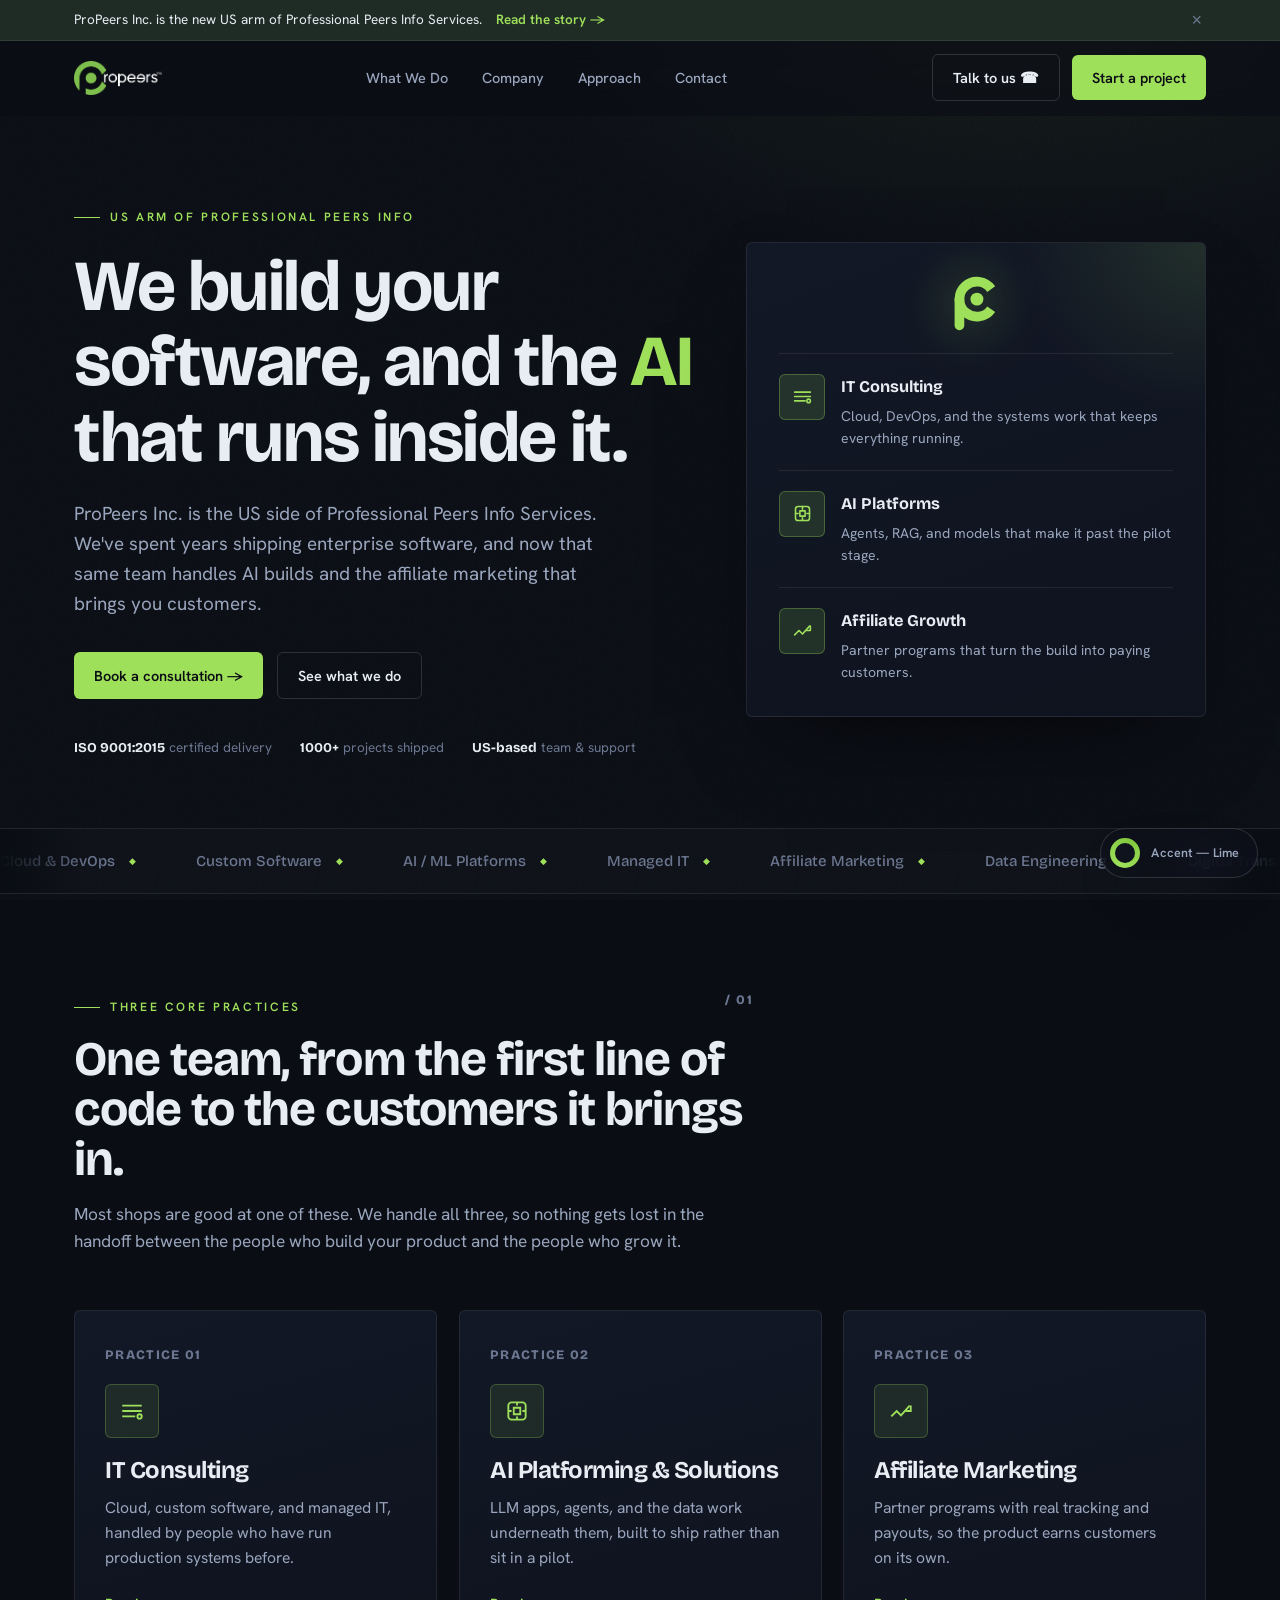
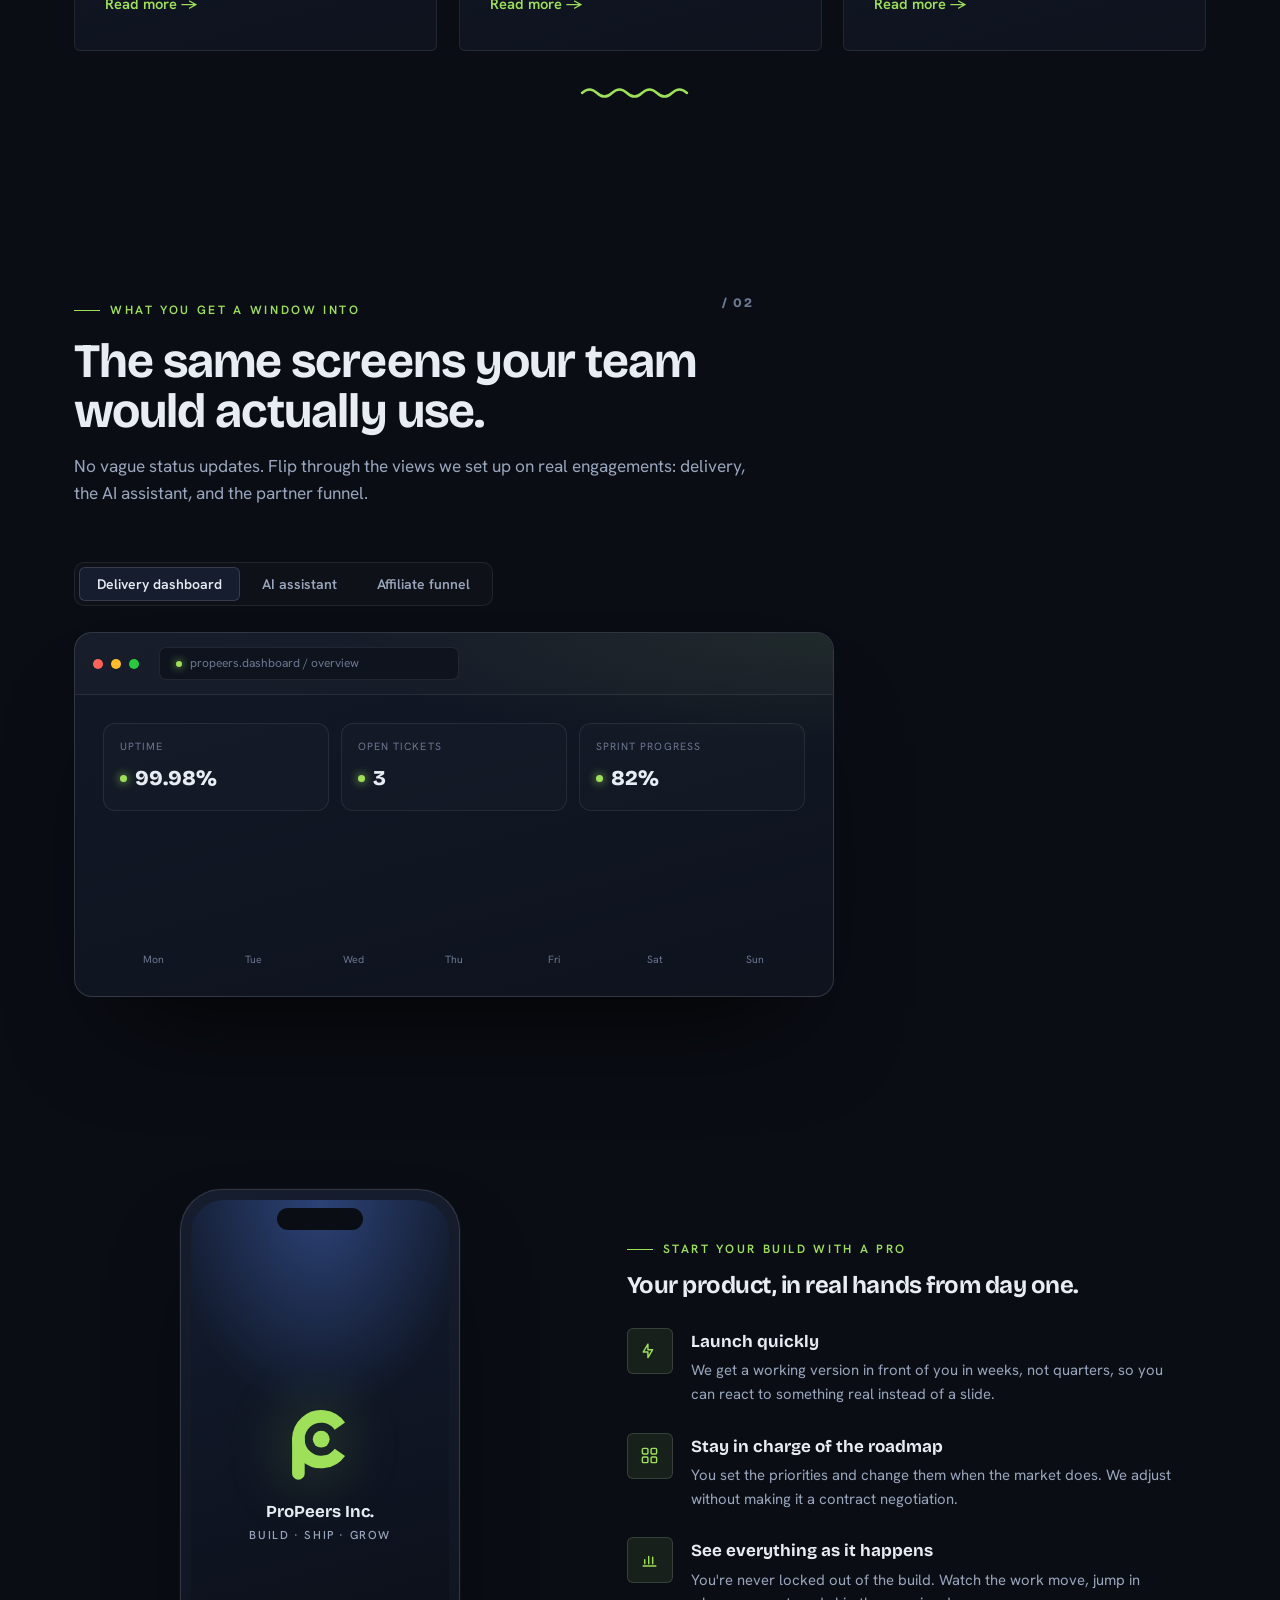
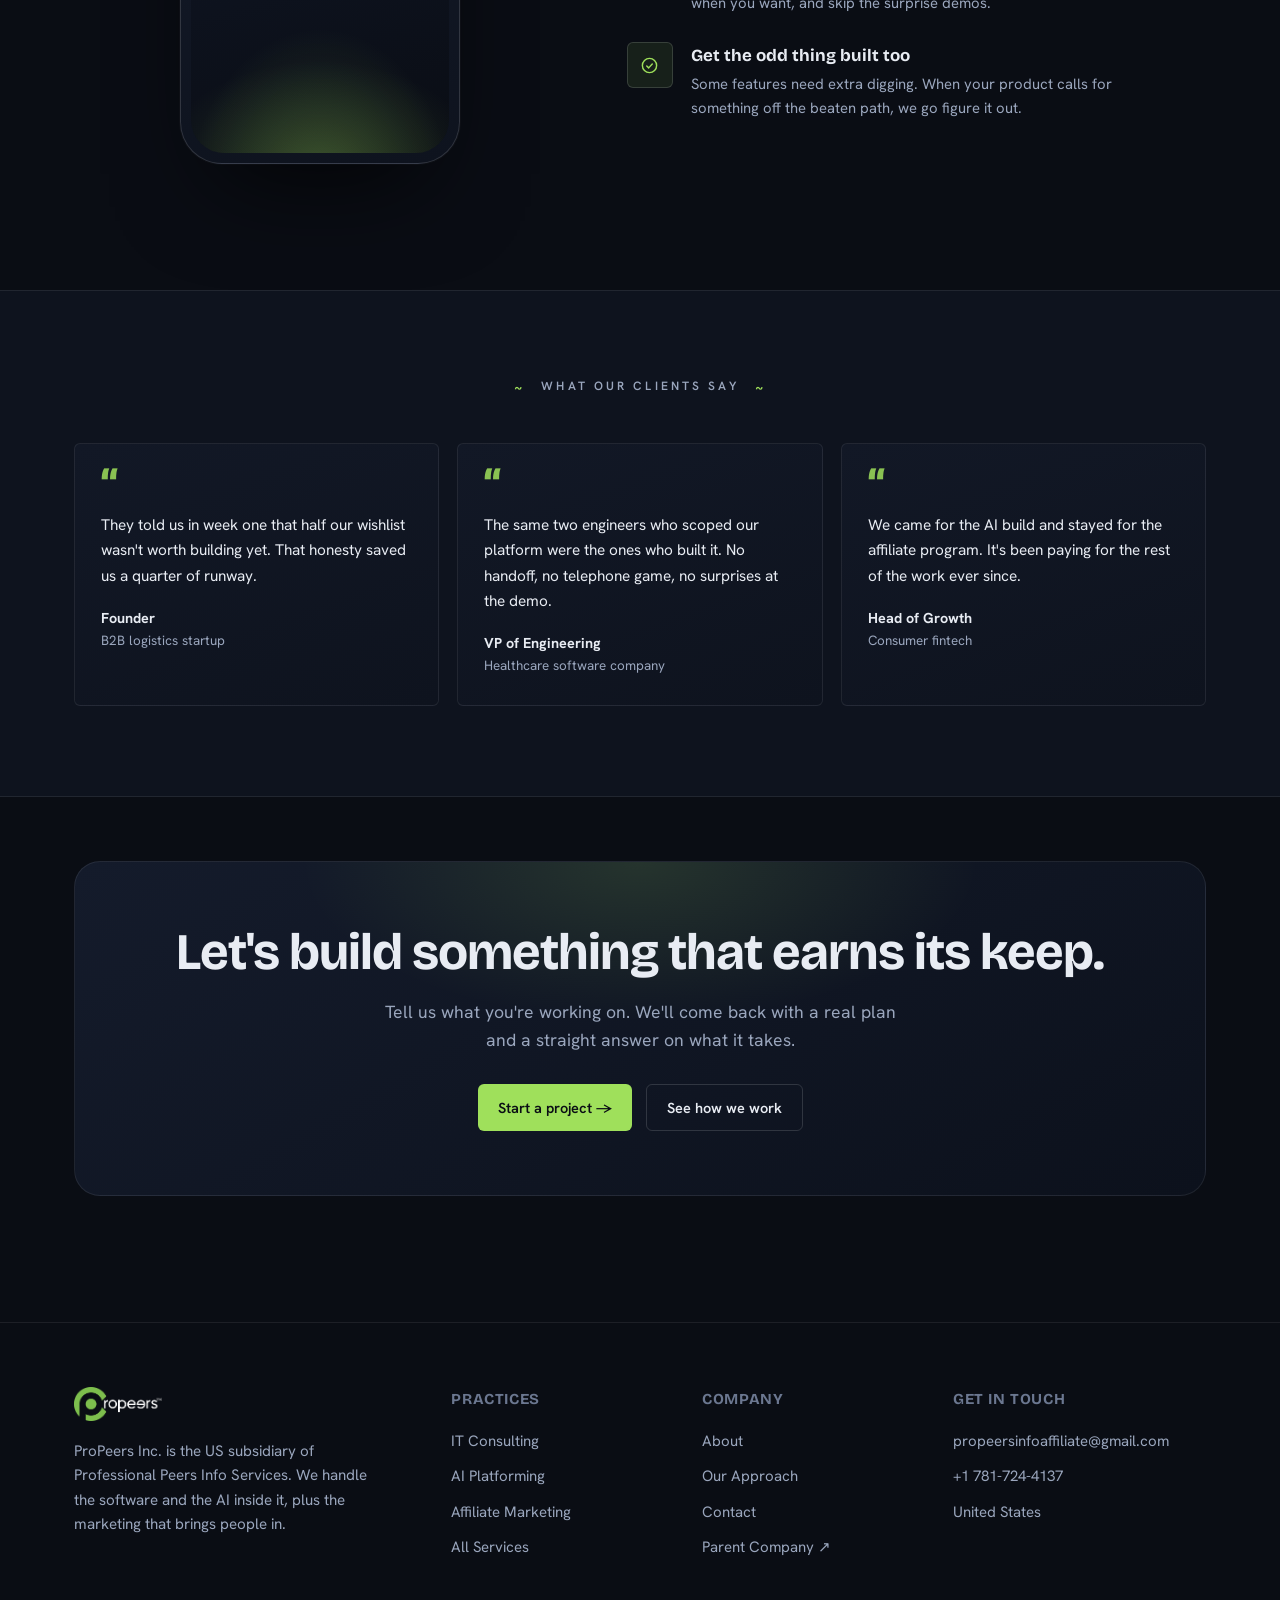
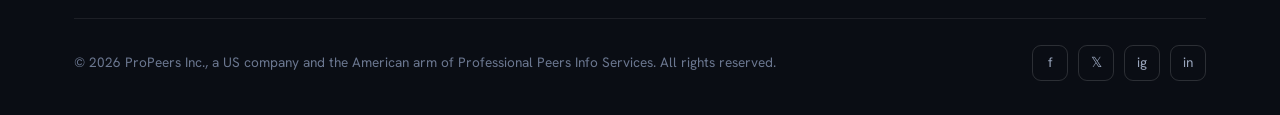
==== commit 8189f6ba: "Revert the traced P mark, drop the practices tile row, and de-dupe content - Restore the previous P " ====
--- a/index.html
+++ b/index.html
@@ -8,7 +8,7 @@
 <link rel="preconnect" href="https://fonts.googleapis.com">
 <link rel="preconnect" href="https://fonts.gstatic.com" crossorigin>
 <link href="https://fonts.googleapis.com/css2?family=Bricolage+Grotesque:opsz,wght@12..96,400;12..96,500;12..96,700;12..96,800&family=Hanken+Grotesk:wght@400;500;600;700&display=swap" rel="stylesheet">
-<link rel="icon" type="image/svg+xml" href="data:image/svg+xml,%3Csvg xmlns=%27http://www.w3.org/2000/svg%27 viewBox=%270 0 100 100%27%3E%3Crect width=%27100%27 height=%27100%27 rx=%2718%27 fill=%27%230a0d14%27/%3E%3Ccircle cx=%2750%27 cy=%2750%27 r=%2716%27 fill=%27%239fe05b%27/%3E%3Cpath d=%27M88.37 32.92 A42 42 0 1 0 16.91 75.86%27 fill=%27none%27 stroke=%27%239fe05b%27 stroke-width=%2716%27/%3E%3Cpath d=%27M35.64 89.47 A42 42 0 0 1 88.94 65.73%27 fill=%27none%27 stroke=%27%239fe05b%27 stroke-width=%2716%27/%3E%3C/svg%3E">
+<link rel="icon" type="image/svg+xml" href="data:image/svg+xml,%3Csvg xmlns=%27http://www.w3.org/2000/svg%27 viewBox=%270 0 100 125%27%3E%3Crect width=%27100%27 height=%27125%27 rx=%2718%27 fill=%27%230a0d14%27/%3E%3Cpath d=%27M83.1 30.2 A38 38 0 1 0 83.1 73.8%27 fill=%27none%27 stroke=%27%239fe05b%27 stroke-width=%2721%27/%3E%3Cpath d=%27M14 52 L14 109%27 fill=%27none%27 stroke=%27%239fe05b%27 stroke-width=%2721%27 stroke-linecap=%27round%27/%3E%3Ccircle cx=%2752%27 cy=%2752%27 r=%2714%27 fill=%27%239fe05b%27/%3E%3C/svg%3E">
 <link rel="stylesheet" href="styles.css">
 </head>
 <body data-page="home">
@@ -33,7 +33,7 @@
     </div>
     <div class="reveal">
       <div class="hero-card">
-        <div class="hc-mark"><svg viewBox="0 0 100 100" aria-hidden="true"><circle cx="50" cy="50" r="16" fill="currentColor"/><path d="M88.37 32.92 A42 42 0 1 0 16.91 75.86" fill="none" stroke="currentColor" stroke-width="16"/><path d="M35.64 89.47 A42 42 0 0 1 88.94 65.73" fill="none" stroke="currentColor" stroke-width="16"/></svg></div>
+        <div class="hc-mark"><svg viewBox="0 0 100 125" aria-hidden="true"><path d="M83.1 30.2 A38 38 0 1 0 83.1 73.8" fill="none" stroke="currentColor" stroke-width="21"/><path d="M14 52 L14 109" fill="none" stroke="currentColor" stroke-width="21" stroke-linecap="round"/><circle cx="52" cy="52" r="14" fill="currentColor"/></svg></div>
         <div class="hc-row">
           <div class="dia"><svg viewBox="0 0 24 24"><path d="M3 7h18M3 12h18M3 17h12"/><circle cx="19" cy="17" r="2"/></svg></div>
           <div><h4>IT Consulting</h4><p>Cloud, DevOps, and the systems work that keeps everything running.</p></div>
@@ -62,37 +62,6 @@
   </div>
 </div>
 
-<section style="padding-top:48px">
-  <div class="wrap">
-    <div class="feature-tiles reveal">
-      <a href="it-consulting.html">
-        <div class="ft-ico"><svg viewBox="0 0 24 24"><path d="M3 7h18M3 12h18M3 17h12"/><circle cx="19" cy="17" r="2"/></svg></div>
-        <h5>IT Consulting</h5>
-        <p>Cloud, DevOps, and the systems that keep everything running.</p>
-        <span class="ft-arrow">&rarr;</span>
-      </a>
-      <a href="ai-solutions.html">
-        <div class="ft-ico"><svg viewBox="0 0 24 24"><rect x="4" y="4" width="16" height="16" rx="3"/><path d="M9 9h6v6H9zM12 4v3M12 17v3M4 12h3M17 12h3"/></svg></div>
-        <h5>AI Platforms</h5>
-        <p>Agents, RAG, and models that make it past the pilot stage.</p>
-        <span class="ft-arrow">&rarr;</span>
-      </a>
-      <a href="affiliate-marketing.html">
-        <div class="ft-ico"><svg viewBox="0 0 24 24"><path d="M3 17l5-5 4 4 8-9"/><path d="M21 7v5h-5"/></svg></div>
-        <h5>Affiliate Growth</h5>
-        <p>Partner programs that turn the build into paying customers.</p>
-        <span class="ft-arrow">&rarr;</span>
-      </a>
-      <a href="approach.html">
-        <div class="ft-ico"><svg viewBox="0 0 24 24"><path d="M8 9l-4 3 4 3M16 9l4 3-4 3M13 6l-2 12"/></svg></div>
-        <h5>How We Work</h5>
-        <p>One senior team, start to finish, no handoffs in between.</p>
-        <span class="ft-arrow">&rarr;</span>
-      </a>
-    </div>
-  </div>
-</section>
-
 <section id="pillars">
   <div class="wrap">
     <div class="sec-head reveal">
@@ -105,36 +74,21 @@
         <div class="num">PRACTICE 01</div>
         <div class="pic"><svg class="ico" viewBox="0 0 24 24"><path d="M3 7h18M3 12h18M3 17h12"/><circle cx="19" cy="17" r="2"/></svg></div>
         <h3>IT Consulting</h3>
-        <p>Strategy plus hands-on building for teams that need their tech to actually work when it counts.</p>
-        <ul>
-          <li>Cloud migration &amp; DevOps</li>
-          <li>Custom &amp; enterprise software</li>
-          <li>Managed IT &amp; support</li>
-        </ul>
+        <p>Cloud, custom software, and managed IT, handled by people who have run production systems before.</p>
         <span class="more">Read more &rarr;</span>
       </a>
       <a class="pillar reveal" href="ai-solutions.html">
         <div class="num">PRACTICE 02</div>
         <div class="pic"><svg class="ico" viewBox="0 0 24 24"><rect x="4" y="4" width="16" height="16" rx="3"/><path d="M9 9h6v6H9zM12 4v3M12 17v3M4 12h3M17 12h3"/></svg></div>
         <h3>AI Platforming &amp; Solutions</h3>
-        <p>Practical AI that makes it into production instead of dying in a pilot.</p>
-        <ul>
-          <li>LLM apps &amp; intelligent agents</li>
-          <li>RAG &amp; private knowledge systems</li>
-          <li>ML models &amp; data pipelines</li>
-        </ul>
+        <p>LLM apps, agents, and the data work underneath them, built to ship rather than sit in a pilot.</p>
         <span class="more">Read more &rarr;</span>
       </a>
       <a class="pillar reveal" href="affiliate-marketing.html">
         <div class="num">PRACTICE 03</div>
         <div class="pic"><svg class="ico" viewBox="0 0 24 24"><path d="M3 17l5-5 4 4 8-9"/><path d="M21 7v5h-5"/></svg></div>
         <h3>Affiliate Marketing</h3>
-        <p>Partner programs that turn the product we built into a steady stream of paying customers.</p>
-        <ul>
-          <li>Program setup &amp; management</li>
-          <li>Partner recruitment &amp; vetting</li>
-          <li>Tracking, attribution &amp; payouts</li>
-        </ul>
+        <p>Partner programs with real tracking and payouts, so the product earns customers on its own.</p>
         <span class="more">Read more &rarr;</span>
       </a>
     </div>
@@ -216,7 +170,7 @@
     <div class="reveal">
       <div class="phone">
         <div class="screen">
-          <div class="pmark"><svg viewBox="0 0 100 100" aria-hidden="true"><circle cx="50" cy="50" r="16" fill="currentColor"/><path d="M88.37 32.92 A42 42 0 1 0 16.91 75.86" fill="none" stroke="currentColor" stroke-width="16"/><path d="M35.64 89.47 A42 42 0 0 1 88.94 65.73" fill="none" stroke="currentColor" stroke-width="16"/></svg></div>
+          <div class="pmark"><svg viewBox="0 0 100 125" aria-hidden="true"><path d="M83.1 30.2 A38 38 0 1 0 83.1 73.8" fill="none" stroke="currentColor" stroke-width="21"/><path d="M14 52 L14 109" fill="none" stroke="currentColor" stroke-width="21" stroke-linecap="round"/><circle cx="52" cy="52" r="14" fill="currentColor"/></svg></div>
           <div class="pname">ProPeers Inc.<small>Build &middot; Ship &middot; Grow</small></div>
           <div class="pglow"></div>
         </div>
@@ -243,20 +197,6 @@
           <div><h4>Get the odd thing built too</h4><p>Some features need extra digging. When your product calls for something off the beaten path, we go figure it out.</p></div>
         </div>
       </div>
-    </div>
-  </div>
-</section>
-
-<section style="padding-top:0">
-  <div class="wrap">
-    <div class="sec-head reveal" style="margin-bottom:14px">
-      <span class="eyebrow">Track record</span>
-    </div>
-    <div class="statband reveal" style="margin-top:18px">
-      <div class="stat"><div class="big"><em>19</em></div><div class="lbl">Years experience</div></div>
-      <div class="stat"><div class="big">1000<em>+</em></div><div class="lbl">Projects delivered</div></div>
-      <div class="stat"><div class="big">97<em>%</em></div><div class="lbl">Client retention</div></div>
-      <div class="stat"><div class="big"><em>24/7</em></div><div class="lbl">Support coverage</div></div>
     </div>
   </div>
 </section>
--- a/styles.css
+++ b/styles.css
@@ -86,7 +86,7 @@
   pointer-events:none}
 .hero-card .hc-mark{display:grid;place-items:center;flex:none;color:var(--acc);
   filter:drop-shadow(0 0 26px color-mix(in srgb,var(--acc) 45%,transparent))}
-.hero-card .hc-mark svg{width:50px;height:50px}
+.hero-card .hc-mark svg{width:46px;height:58px}
 .hc-row{position:relative;display:flex;gap:16px;align-items:flex-start;
   padding-top:20px;border-top:1px solid var(--line)}
 .hc-row:first-of-type{padding-top:0;border-top:0}
@@ -560,7 +560,7 @@
   linear-gradient(165deg,#131c30,#0a0d14)}
 .phone .pmark{display:grid;place-items:center;color:var(--acc);
   filter:drop-shadow(0 0 30px color-mix(in srgb,var(--acc) 35%,transparent))}
-.phone .pmark svg{width:64px;height:64px}
+.phone .pmark svg{width:60px;height:75px}
 .phone .pname{font:700 1.05rem/1.3 var(--font-d);text-align:center;color:var(--text)}
 .phone .pname small{display:block;font:500 .72rem/1.6 var(--font-b);color:var(--muted);
   letter-spacing:.14em;text-transform:uppercase;margin-top:4px}
@@ -626,13 +626,6 @@
   line-height:1;cursor:pointer;padding:2px 4px}
 .annc button:hover{color:var(--text)}
 
-.statband{display:grid;grid-template-columns:repeat(4,1fr);gap:1px;
-  background:var(--line);border:1px solid var(--line)}
-.statband .stat{background:var(--ink);padding:30px 28px;margin:0}
-.statband .stat .big{font-family:var(--font-d);font-weight:800;font-size:2.6rem;line-height:1}
-.statband .stat .big em{font-style:normal;color:var(--acc)}
-.statband .stat .lbl{color:var(--muted);font-size:.92rem;margin-top:8px}
-
 .tab-row{display:inline-flex;gap:4px;border:1px solid var(--line);padding:4px;
   border-radius:calc(var(--r) + 4px);background:rgba(255,255,255,.02);margin-bottom:26px}
 .tab-btn{border:0;background:none;color:var(--muted);font:600 14px/1 var(--font-b);
@@ -644,7 +637,6 @@
 @keyframes pane-in{from{opacity:0;transform:translateY(8px)}to{opacity:1;transform:none}}
 .tab-pane .demo-window{max-width:760px}
 @media(max-width:900px){
-  .statband{grid-template-columns:1fr 1fr}
   .tab-row{display:flex;overflow-x:auto}
 }
 
@@ -669,28 +661,14 @@
 
 .ghost-band{position:relative;border-radius:var(--r);border:1px solid var(--line);overflow:hidden;
   background:linear-gradient(165deg,color-mix(in srgb,var(--acc) 16%,var(--ink)),var(--ink-2))}
-.ghost-band .row{display:grid;grid-template-columns:repeat(4,1fr);position:relative;z-index:1}
+.ghost-band .row{display:grid;grid-template-columns:repeat(3,1fr);position:relative;z-index:1}
 .ghost-band .item{padding:50px 24px;text-align:center;border-left:1px solid var(--line)}
 .ghost-band .item:first-child{border-left:0}
 .ghost-band .num{font-family:var(--font-d);font-weight:800;font-size:clamp(2.6rem,5.5vw,4.2rem);
   line-height:1;color:transparent;-webkit-text-stroke:1.5px color-mix(in srgb,var(--acc) 75%,var(--text))}
 .ghost-band .lbl{margin-top:12px;font-size:.85rem;letter-spacing:.1em;text-transform:uppercase;color:var(--muted)}
 @media(max-width:760px){
-  .ghost-band .row{grid-template-columns:1fr 1fr}
-  .ghost-band .item:nth-child(2){border-left:1px solid var(--line)}
-  .ghost-band .item:nth-child(3){border-left:0}
-}
-
-.feature-tiles{display:grid;grid-template-columns:repeat(4,1fr);gap:1px;
-  background:var(--line);border:1px solid var(--line);border-radius:var(--r);overflow:hidden}
-.feature-tiles a{background:var(--ink);padding:26px 22px;display:flex;flex-direction:column;gap:14px;
-  transition:.25s;position:relative}
-.feature-tiles a:hover{background:var(--panel)}
-.feature-tiles .ft-ico{width:38px;height:38px;background:var(--acc);transform:rotate(45deg);
-  display:grid;place-items:center;flex:none}
-.feature-tiles .ft-ico svg{width:18px;height:18px;transform:rotate(-45deg);color:var(--ink)}
-.feature-tiles h5{font-family:var(--font-d);font-size:1rem;font-weight:700}
-.feature-tiles p{color:var(--muted);font-size:.88rem;line-height:1.5;margin:0}
-.feature-tiles .ft-arrow{margin-top:auto;color:var(--acc);font-weight:700;font-size:.85rem}
-@media(max-width:900px){.feature-tiles{grid-template-columns:1fr 1fr}}
-@media(max-width:560px){.feature-tiles{grid-template-columns:1fr}}
+  .ghost-band .row{grid-template-columns:1fr}
+  .ghost-band .item{border-left:0;border-top:1px solid var(--line);padding:30px 24px}
+  .ghost-band .item:first-child{border-top:0}
+}
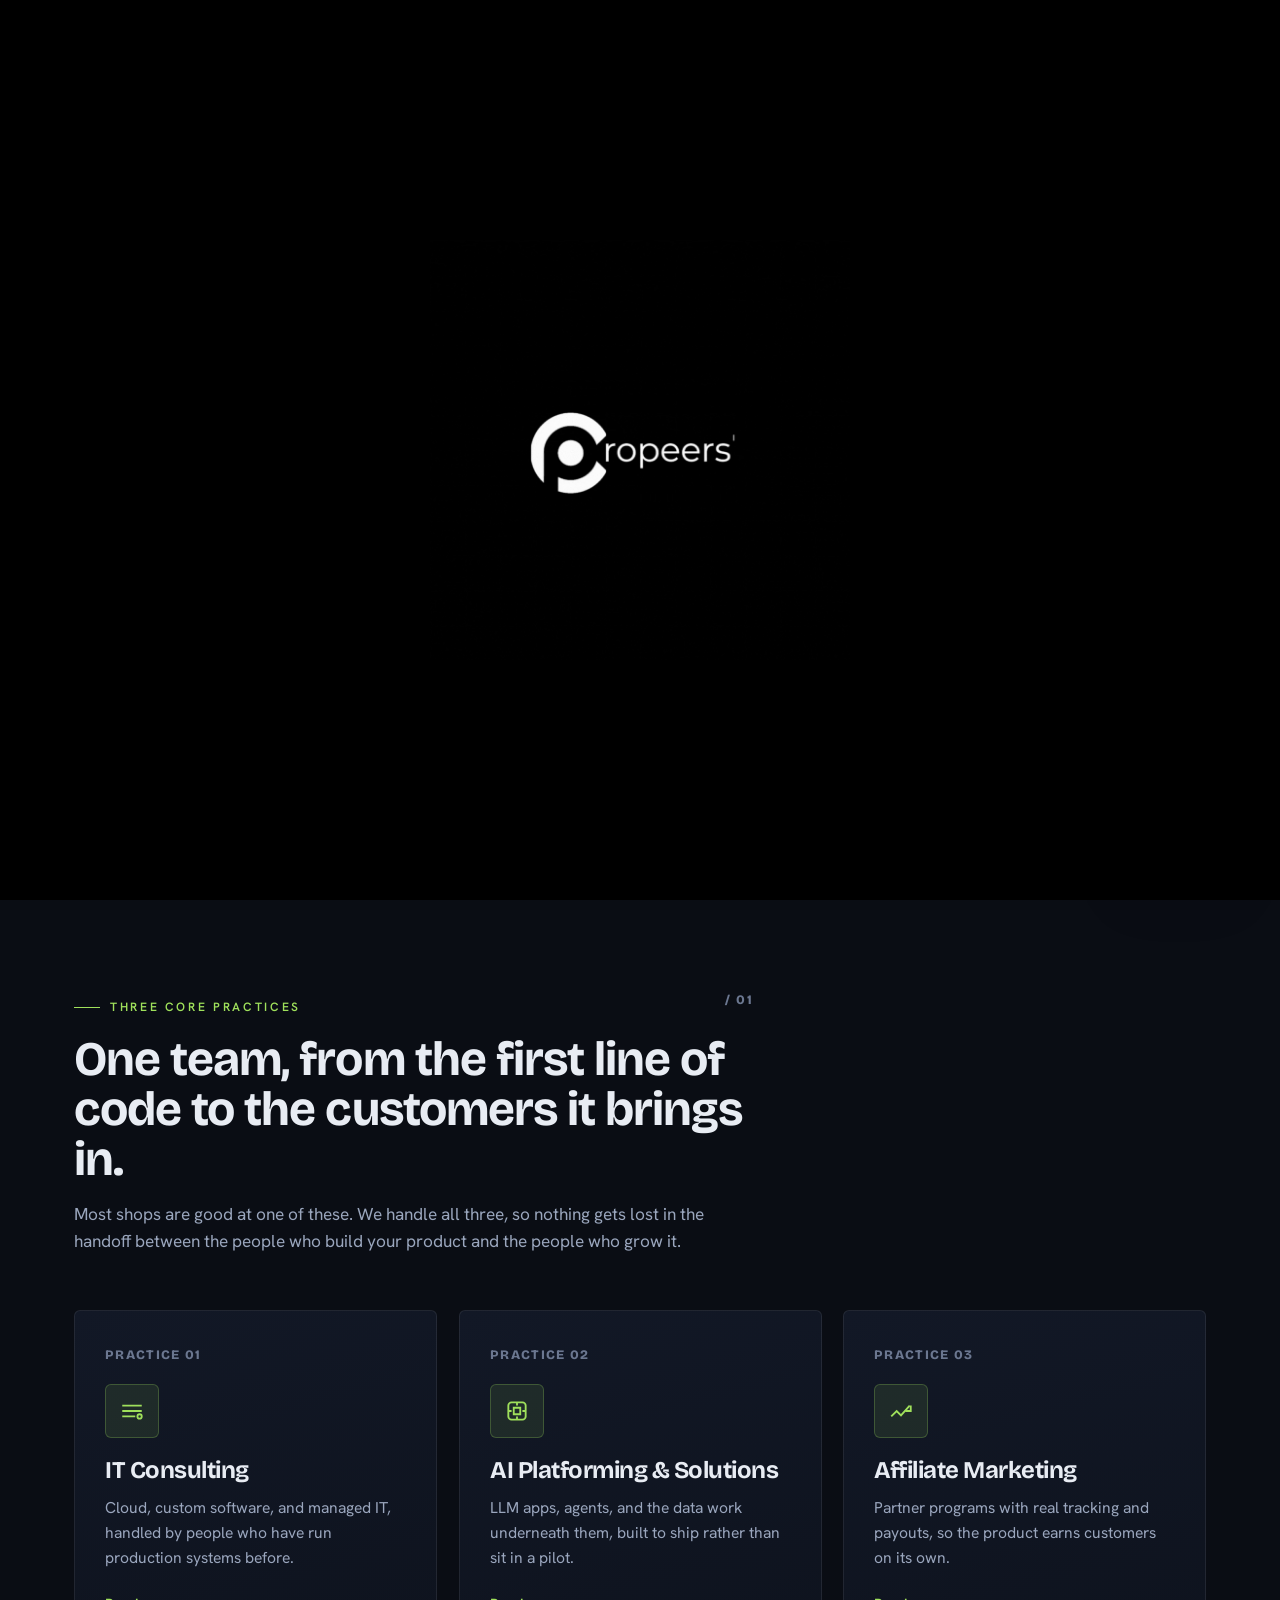
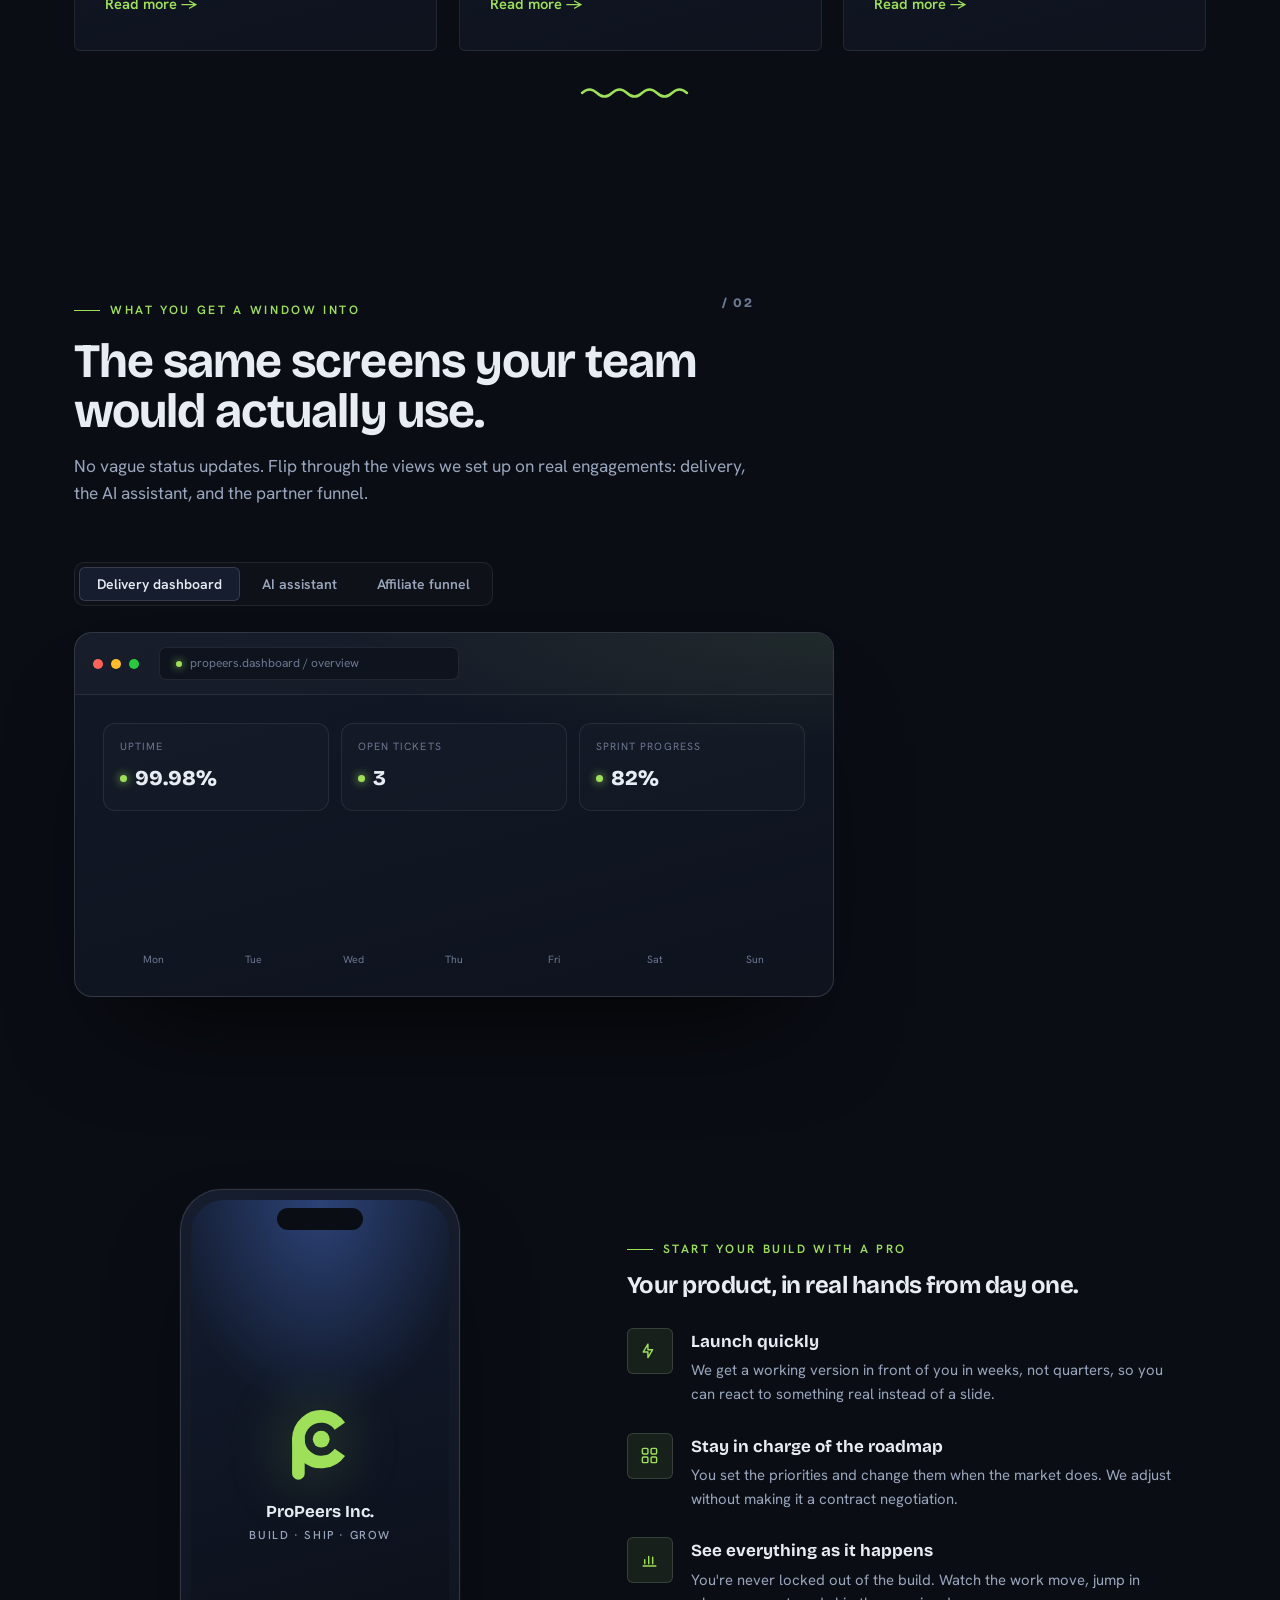
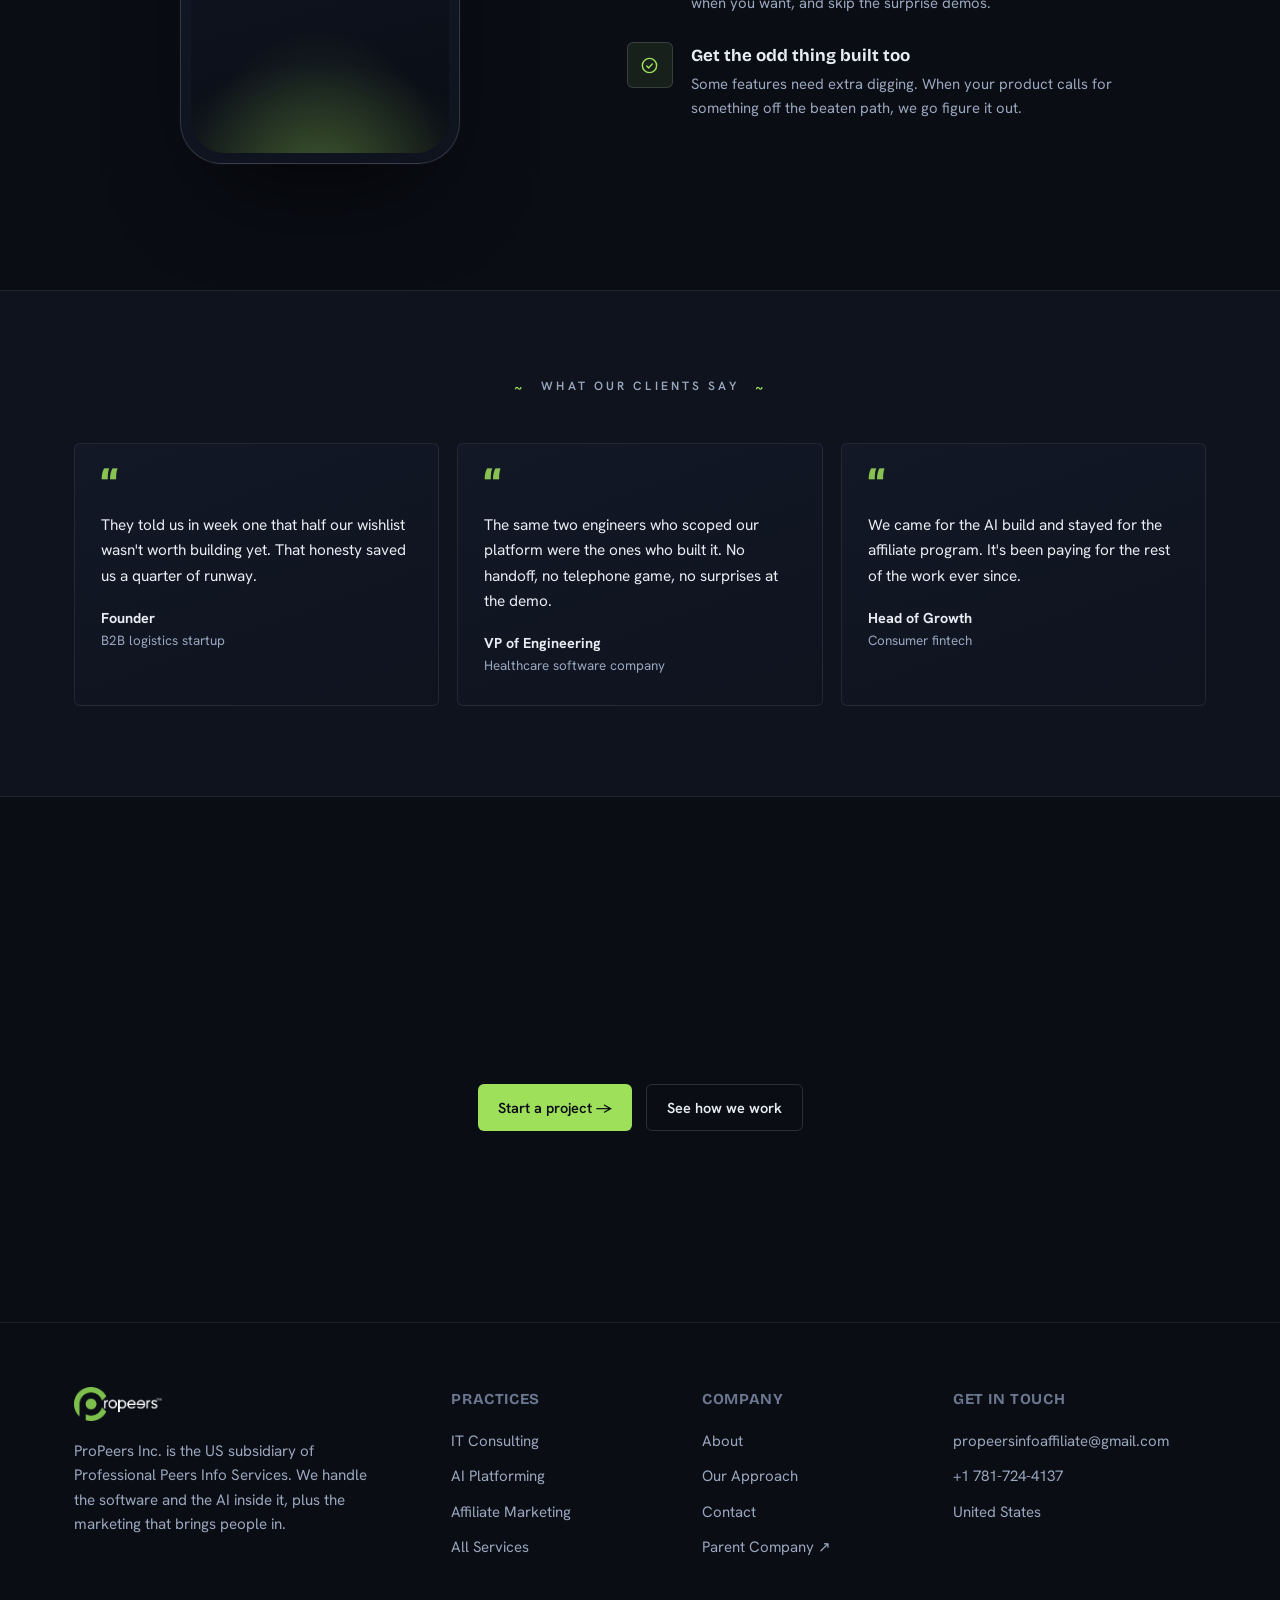
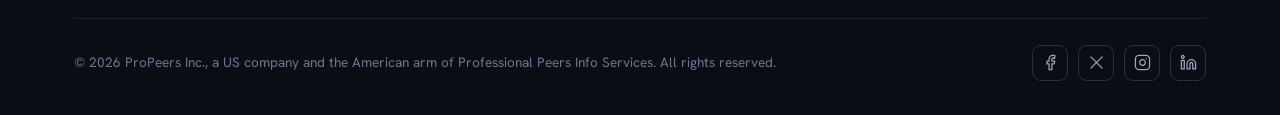
==== commit fa840295: "Add a Connect page for socials and de-dupe contact CTAs - Replace the header "Talk to us" tel link w" ====
--- a/index.html
+++ b/index.html
@@ -22,7 +22,7 @@
       <h1 class="reveal">We build your software, and the <span class="hl">AI</span> that runs inside it.</h1>
       <p class="lead reveal">ProPeers Inc. is the US side of Professional Peers Info Services. We've spent years shipping enterprise software, and now that same team handles AI builds and the affiliate marketing that brings you customers.</p>
       <div class="hero-cta reveal">
-        <a href="tel:+17817244137" class="btn btn-acc">Book a consultation &rarr;</a>
+        <a href="connect.html" class="btn btn-acc">Connect with us &rarr;</a>
         <a href="what-we-do.html" class="btn btn-ghost">See what we do</a>
       </div>
       <div class="hero-foot reveal">
--- a/styles.css
+++ b/styles.css
@@ -246,10 +246,28 @@
 .foot-bottom{display:flex;justify-content:space-between;align-items:center;
   margin-top:48px;padding-top:26px;border-top:1px solid var(--line);
   color:var(--muted-2);font-size:.85rem;flex-wrap:wrap;gap:14px}
+.social-cards{display:grid;grid-template-columns:repeat(4,1fr);gap:1px;background:var(--line);
+  border:1px solid var(--line);border-radius:var(--r);overflow:hidden}
+.social-card{background:var(--ink-2);padding:34px 28px;display:flex;flex-direction:column;
+  align-items:flex-start;gap:12px;transition:.25s;color:var(--text)}
+.social-card:hover{background:var(--panel-2)}
+.social-card .sc-ico{width:48px;height:48px;border-radius:var(--r);display:grid;place-items:center;
+  border:1px solid color-mix(in srgb,var(--acc) 30%,transparent);
+  background:color-mix(in srgb,var(--acc) 14%,transparent);color:var(--acc)}
+.social-card .sc-ico svg{width:22px;height:22px;stroke:currentColor;fill:none;stroke-width:1.8;
+  stroke-linecap:round;stroke-linejoin:round}
+.social-card h4{font-family:var(--font-d);font-size:1.1rem;font-weight:700}
+.social-card p{color:var(--muted);font-size:.9rem;margin:0}
+.social-card .sc-go{margin-top:auto;color:var(--acc);font-weight:700;font-size:.85rem;padding-top:8px}
+@media(max-width:900px){.social-cards{grid-template-columns:1fr 1fr}}
+@media(max-width:560px){.social-cards{grid-template-columns:1fr}}
+
 .socials{display:flex;gap:10px}
 .socials a{width:36px;height:36px;border:1px solid var(--line-2);border-radius:9px;
-  display:grid;place-items:center;color:var(--muted)}
+  display:grid;place-items:center;color:var(--muted);transition:.2s}
 .socials a:hover{border-color:var(--acc);color:var(--acc)}
+.socials svg{width:17px;height:17px;stroke:currentColor;fill:none;
+  stroke-width:1.8;stroke-linecap:round;stroke-linejoin:round}
 
 /* reveal anim */
 .reveal{opacity:0;transform:translateY(24px) scale(.985);filter:blur(6px);
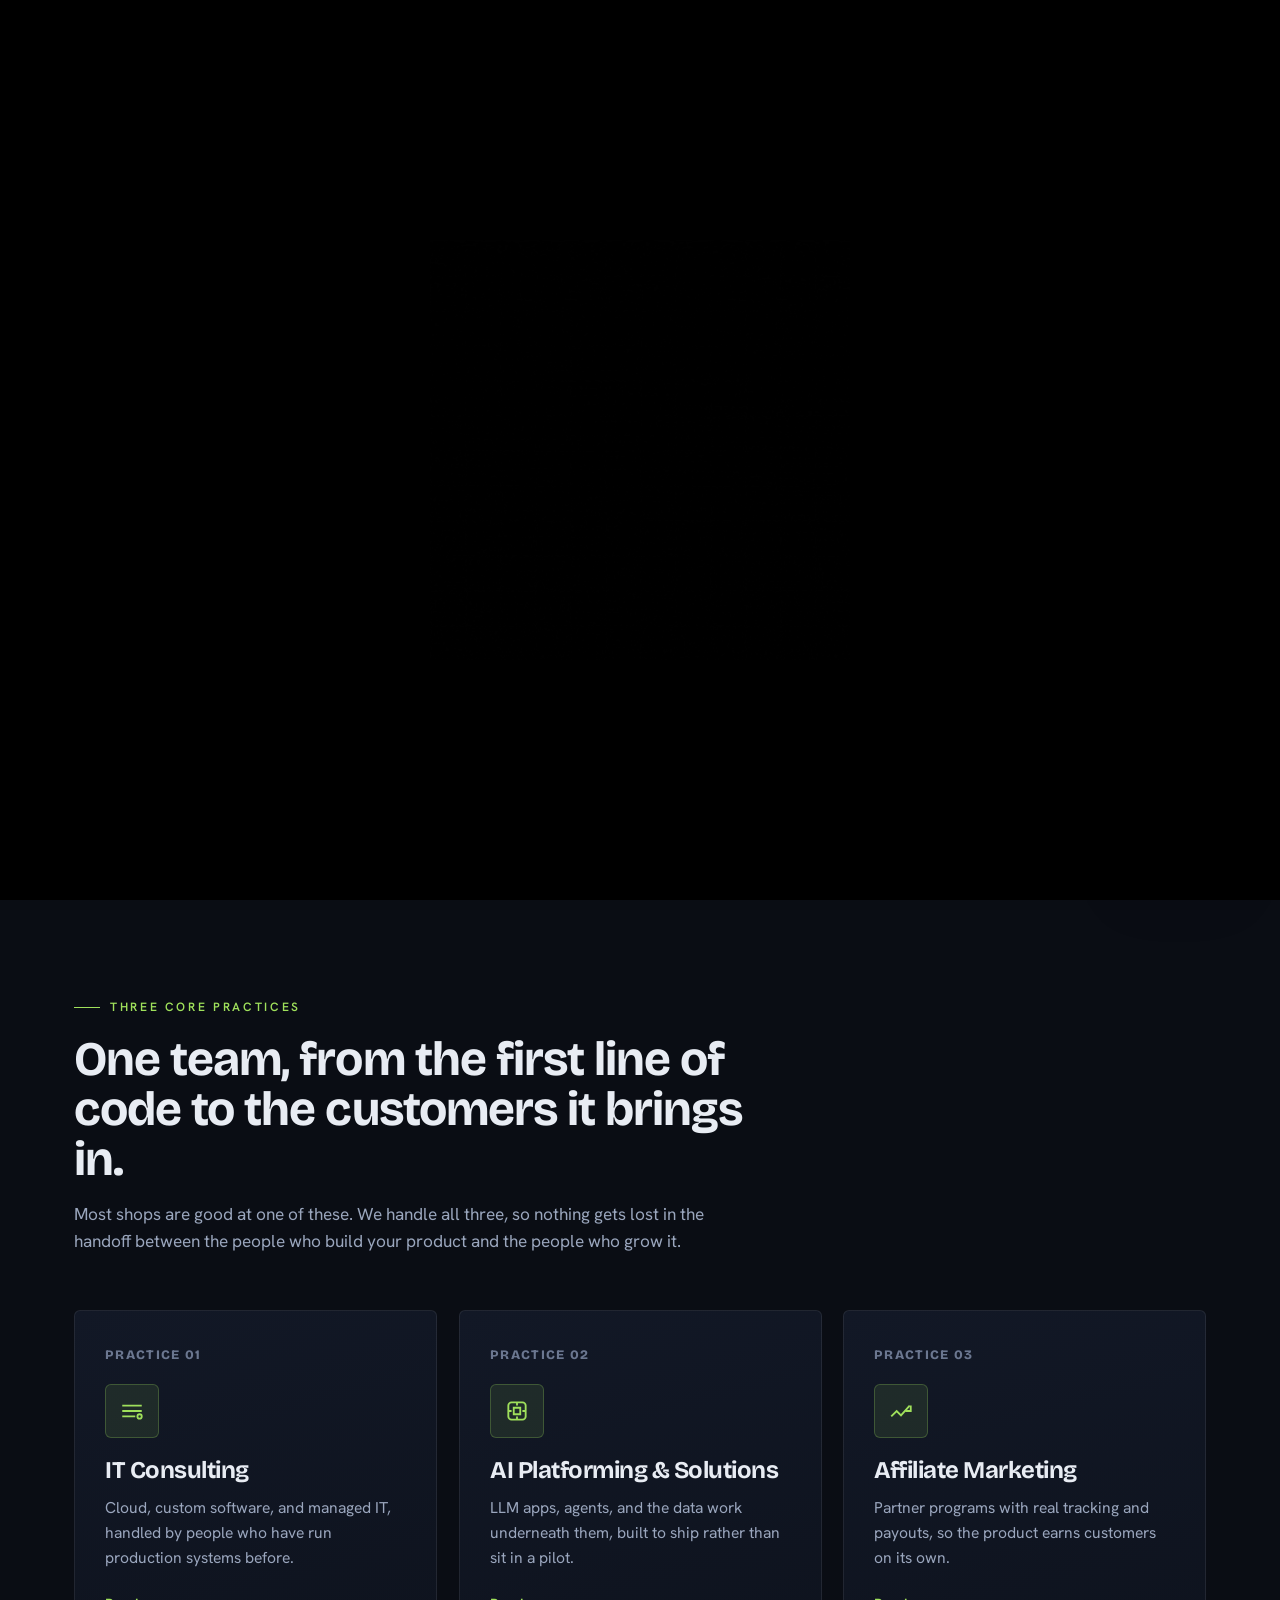
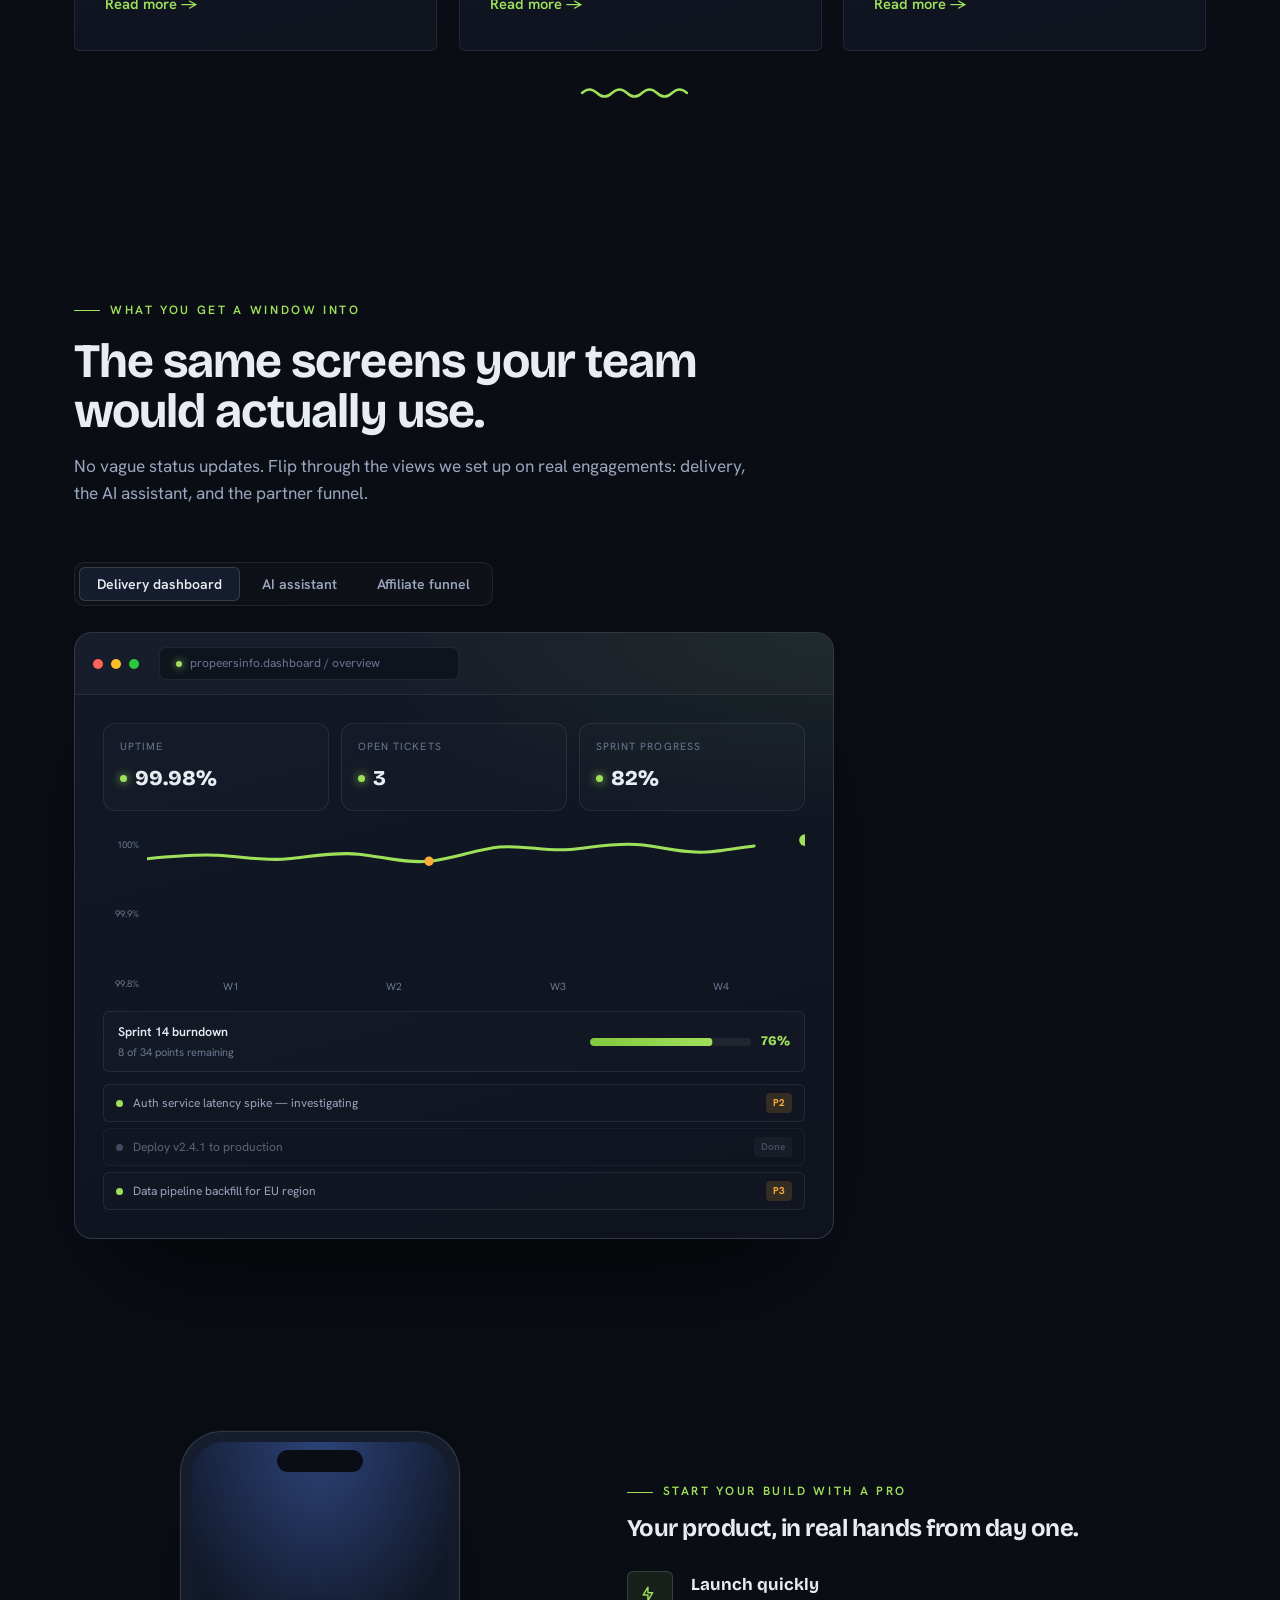
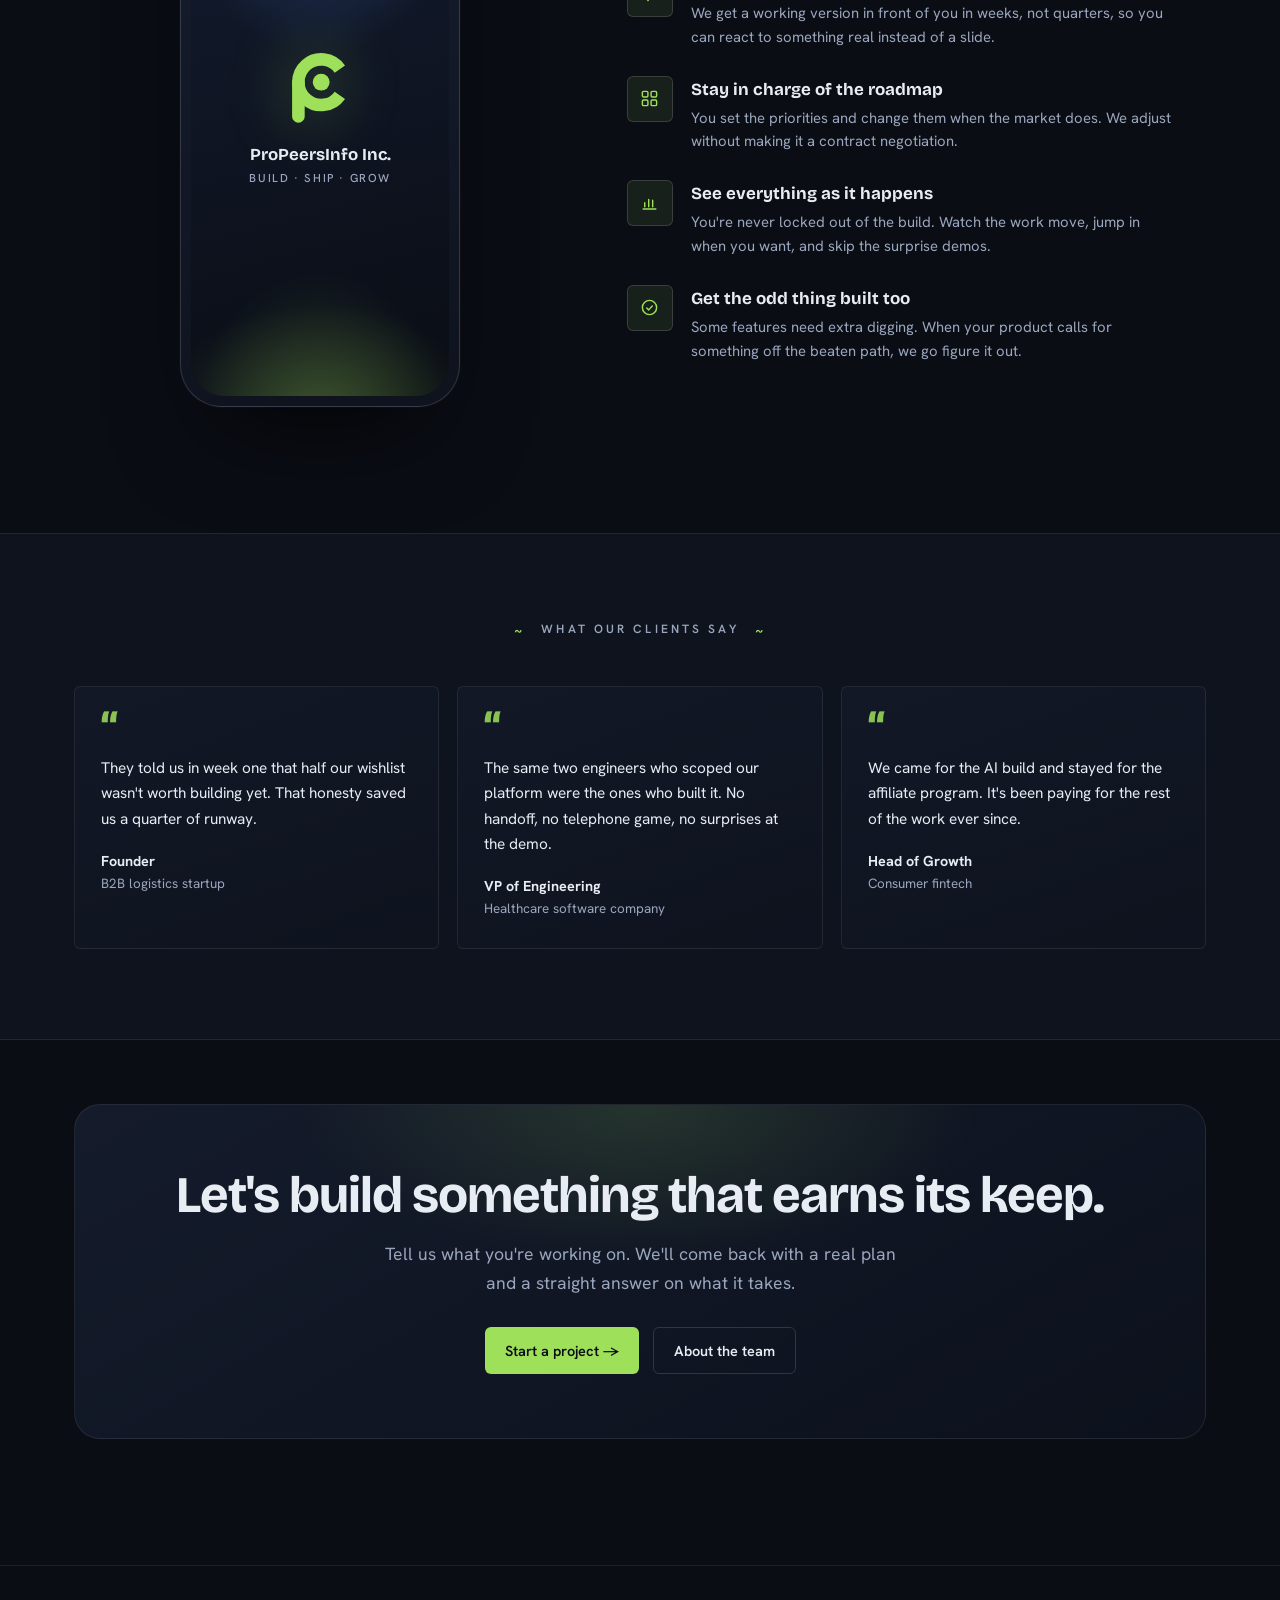
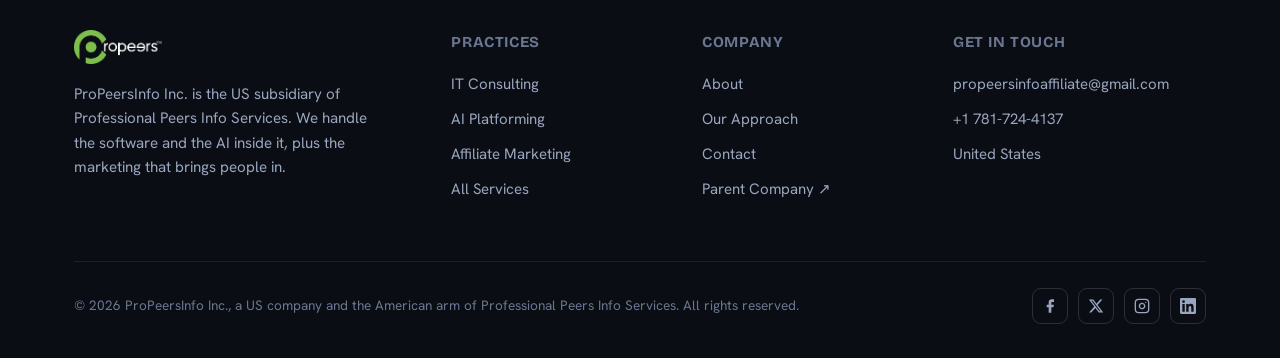
==== commit decd5284: "bunch of updates with graphics" ====
--- a/index.html
+++ b/index.html
@@ -3,8 +3,8 @@
 <head>
 <meta charset="UTF-8">
 <meta name="viewport" content="width=device-width, initial-scale=1.0">
-<title>ProPeers Inc. | IT Consulting, AI Solutions &amp; Affiliate Marketing</title>
-<meta name="description" content="ProPeers Inc. is the US arm of Professional Peers Info Services. IT consulting, AI builds, and affiliate marketing for clients in the States.">
+<title>ProPeersInfo Inc. | IT Consulting, AI Solutions &amp; Affiliate Marketing</title>
+<meta name="description" content="ProPeersInfo Inc. is the US arm of Professional Peers Info Services. IT consulting, AI builds, and affiliate marketing for clients in the States.">
 <link rel="preconnect" href="https://fonts.googleapis.com">
 <link rel="preconnect" href="https://fonts.gstatic.com" crossorigin>
 <link href="https://fonts.googleapis.com/css2?family=Bricolage+Grotesque:opsz,wght@12..96,400;12..96,500;12..96,700;12..96,800&family=Hanken+Grotesk:wght@400;500;600;700&display=swap" rel="stylesheet">
@@ -20,9 +20,9 @@
     <div>
       <span class="eyebrow reveal">US arm of Professional Peers Info</span>
       <h1 class="reveal">We build your software, and the <span class="hl">AI</span> that runs inside it.</h1>
-      <p class="lead reveal">ProPeers Inc. is the US side of Professional Peers Info Services. We've spent years shipping enterprise software, and now that same team handles AI builds and the affiliate marketing that brings you customers.</p>
+      <p class="lead reveal">ProPeersInfo Inc. is the US side of Professional Peers Info Services. We've spent years shipping enterprise software, and now that same team handles AI builds and the affiliate marketing that brings you customers.</p>
       <div class="hero-cta reveal">
-        <a href="connect.html" class="btn btn-acc">Connect with us &rarr;</a>
+        <a href="tel:+17817244137" class="btn btn-acc">Book a consultation &rarr;</a>
         <a href="what-we-do.html" class="btn btn-ghost">See what we do</a>
       </div>
       <div class="hero-foot reveal">
@@ -109,11 +109,13 @@
         <button class="tab-btn" role="tab" aria-selected="false">AI assistant</button>
         <button class="tab-btn" role="tab" aria-selected="false">Affiliate funnel</button>
       </div>
+
+      <!-- TAB 1: Delivery dashboard -->
       <div class="tab-pane on" role="tabpanel">
         <div class="demo-window">
           <div class="demo-bar">
             <span class="dot r"></span><span class="dot y"></span><span class="dot g"></span>
-            <span class="url"><i></i> propeers.dashboard / overview</span>
+            <span class="url"><i></i> propeersinfo.dashboard / overview</span>
           </div>
           <div class="demo-body">
             <div class="demo-pills">
@@ -121,14 +123,54 @@
               <div class="demo-pill"><div class="lab">Open tickets</div><div class="val"><i></i> 3</div></div>
               <div class="demo-pill"><div class="lab">Sprint progress</div><div class="val"><i></i> 82%</div></div>
             </div>
-            <div class="demo-chart" style="--n:7">
-              <i style="--h:.42"></i><i style="--h:.58"></i><i style="--h:.5"></i><i style="--h:.74"></i>
-              <i style="--h:.66"></i><i style="--h:.86"></i><i style="--h:.95"></i>
-            </div>
-            <div class="demo-chart-row"><span>Mon</span><span>Tue</span><span>Wed</span><span>Thu</span><span>Fri</span><span>Sat</span><span>Sun</span></div>
-          </div>
-        </div>
-      </div>
+            <!-- SVG line chart: uptime % over 28 days, synthetic data hovering around 99.9% -->
+            <div class="demo-linechart-wrap">
+              <div class="demo-linechart-ylabel">
+                <span>100%</span><span>99.9%</span><span>99.8%</span>
+              </div>
+              <div class="demo-linechart-area">
+                <svg class="demo-trace" viewBox="0 0 560 110" preserveAspectRatio="none">
+                  <!-- area fill under uptime line -->
+                  <defs>
+                    <linearGradient id="uptimeGrad" x1="0" y1="0" x2="0" y2="1">
+                      <stop offset="0%" stop-color="var(--acc)" stop-opacity="0.18"/>
+                      <stop offset="100%" stop-color="var(--acc)" stop-opacity="0"/>
+                    </linearGradient>
+                  </defs>
+                  <path class="l-area" d="M0,22 C20,20 40,18 60,19 C80,20 100,24 120,22 C140,20 160,16 180,18 C200,20 220,26 240,24 C260,22 280,14 300,12 C320,10 340,16 360,14 C380,12 400,8 420,10 C440,12 460,18 480,16 C500,14 520,10 540,8 C548,7 554,6 560,6 L560,110 L0,110 Z" fill="url(#uptimeGrad)"/>
+                  <!-- uptime line -->
+                  <path class="l1" d="M0,22 C20,20 40,18 60,19 C80,20 100,24 120,22 C140,20 160,16 180,18 C200,20 220,26 240,24 C260,22 280,14 300,12 C320,10 340,16 360,14 C380,12 400,8 420,10 C440,12 460,18 480,16 C500,14 520,10 540,8 C548,7 554,6 560,6"/>
+                  <!-- incident marker -->
+                  <circle cx="240" cy="24" r="4" fill="var(--amber)"/>
+                  <!-- current endpoint -->
+                  <circle cx="560" cy="6" r="5" fill="var(--acc)"/>
+                </svg>
+                <div class="demo-chart-row" style="display:flex;justify-content:space-between;padding:0 2px">
+                  <span>W1</span><span>W2</span><span>W3</span><span>W4</span>
+                </div>
+              </div>
+            </div>
+            <!-- Sprint burndown mini section -->
+            <div class="demo-sprint-row">
+              <div class="demo-sprint-label">
+                <span class="ds-title">Sprint 14 burndown</span>
+                <span class="ds-sub">8 of 34 points remaining</span>
+              </div>
+              <div class="demo-sprint-bar">
+                <div class="ds-track"><div class="ds-fill" style="--w:.76"></div></div>
+                <span class="ds-pct">76%</span>
+              </div>
+            </div>
+            <div class="demo-ticket-list">
+              <div class="demo-ticket open"><span class="dt-dot"></span><span class="dt-text">Auth service latency spike — investigating</span><span class="dt-badge">P2</span></div>
+              <div class="demo-ticket done"><span class="dt-dot"></span><span class="dt-text">Deploy v2.4.1 to production</span><span class="dt-badge done">Done</span></div>
+              <div class="demo-ticket open"><span class="dt-dot"></span><span class="dt-text">Data pipeline backfill for EU region</span><span class="dt-badge">P3</span></div>
+            </div>
+          </div>
+        </div>
+      </div>
+
+      <!-- TAB 2: AI assistant -->
       <div class="tab-pane" role="tabpanel">
         <div class="demo-window">
           <div class="demo-bar">
@@ -138,13 +180,26 @@
           <div class="demo-body">
             <div class="demo-chat">
               <div class="demo-msg user">Why did the export job fail for the EU account last night?</div>
-              <div class="demo-msg bot">It hit a timeout at 11:42pm UTC. The dataset crossed the 2GB chunk limit introduced in last week's update.</div>
+              <div class="demo-msg bot">
+                It hit a timeout at 11:42pm UTC. The dataset crossed the 2GB chunk limit introduced in last week's update.
+                <div class="demo-source"><svg viewBox="0 0 24 24" width="11" height="11" fill="none" stroke="currentColor" stroke-width="2"><path d="M14 2H6a2 2 0 0 0-2 2v16a2 2 0 0 0 2 2h12a2 2 0 0 0 2-2V8z"/><polyline points="14 2 14 8 20 8"/></svg> runbook &mdash; export-pipeline §3.1</div>
+              </div>
               <div class="demo-msg user">Can it be re-run safely right now?</div>
-              <div class="demo-msg bot">Yes. Re-run with chunking enabled, or I can flag it to on-call if you'd rather a person confirm first.</div>
-            </div>
-          </div>
-        </div>
-      </div>
+              <div class="demo-msg bot">
+                Yes — re-run with <code class="demo-code">--chunk-size 512mb</code> flag. Or I can page on-call to confirm first.
+                <div class="demo-source"><svg viewBox="0 0 24 24" width="11" height="11" fill="none" stroke="currentColor" stroke-width="2"><path d="M14 2H6a2 2 0 0 0-2 2v16a2 2 0 0 0 2 2h12a2 2 0 0 0 2-2V8z"/><polyline points="14 2 14 8 20 8"/></svg> runbook &mdash; export-pipeline §4.2</div>
+              </div>
+            </div>
+            <div class="demo-ai-meta">
+              <div class="demo-ai-stat"><span class="dm-label">Response time</span><span class="dm-val">0.8s</span></div>
+              <div class="demo-ai-stat"><span class="dm-label">Sources cited</span><span class="dm-val">2 docs</span></div>
+              <div class="demo-ai-stat"><span class="dm-label">Confidence</span><span class="dm-val conf-high">High</span></div>
+            </div>
+          </div>
+        </div>
+      </div>
+
+      <!-- TAB 3: Affiliate funnel -->
       <div class="tab-pane" role="tabpanel">
         <div class="demo-window">
           <div class="demo-bar">
@@ -152,11 +207,39 @@
             <span class="url"><i></i> partners.report / funnel</span>
           </div>
           <div class="demo-body">
-            <div class="demo-funnel">
-              <div class="stage"><span class="lab">Clicks</span><span class="track"><span class="fill"></span></span><span class="pct">100%</span></div>
-              <div class="stage"><span class="lab">Sign-ups</span><span class="track"><span class="fill"></span></span><span class="pct">71%</span></div>
-              <div class="stage"><span class="lab">Trials</span><span class="track"><span class="fill"></span></span><span class="pct">44%</span></div>
-              <div class="stage"><span class="lab">Paid</span><span class="track"><span class="fill"></span></span><span class="pct">27%</span></div>
+            <div class="demo-funnel-grid">
+              <!-- Visual tapering funnel -->
+              <div class="demo-funnel-vis">
+                <svg class="demo-funnel-svg" viewBox="0 0 220 180" aria-hidden="true">
+                  <defs>
+                    <linearGradient id="funnelG1" x1="0" y1="0" x2="1" y2="0"><stop offset="0%" stop-color="var(--acc)" stop-opacity=".9"/><stop offset="100%" stop-color="var(--acc-deep)"/></linearGradient>
+                    <linearGradient id="funnelG2" x1="0" y1="0" x2="1" y2="0"><stop offset="0%" stop-color="var(--acc)" stop-opacity=".7"/><stop offset="100%" stop-color="var(--acc-deep)" stop-opacity=".7"/></linearGradient>
+                    <linearGradient id="funnelG3" x1="0" y1="0" x2="1" y2="0"><stop offset="0%" stop-color="var(--acc)" stop-opacity=".5"/><stop offset="100%" stop-color="var(--acc-deep)" stop-opacity=".5"/></linearGradient>
+                    <linearGradient id="funnelG4" x1="0" y1="0" x2="1" y2="0"><stop offset="0%" stop-color="var(--acc)" stop-opacity=".35"/><stop offset="100%" stop-color="var(--acc-deep)" stop-opacity=".35"/></linearGradient>
+                  </defs>
+                  <!-- Clicks: full width -->
+                  <rect class="fseg" x="10" y="4" width="200" height="34" rx="4" fill="url(#funnelG1)"/>
+                  <text x="110" y="25" text-anchor="middle" font-size="12" font-weight="700" fill="#0a0d14">12,400 clicks</text>
+                  <!-- Sign-ups: 71% -->
+                  <rect class="fseg" x="24" y="46" width="172" height="34" rx="4" fill="url(#funnelG2)"/>
+                  <text x="110" y="67" text-anchor="middle" font-size="12" font-weight="700" fill="#0a0d14">8,804 sign-ups</text>
+                  <!-- Trials: 44% -->
+                  <rect class="fseg" x="46" y="88" width="128" height="34" rx="4" fill="url(#funnelG3)"/>
+                  <text x="110" y="109" text-anchor="middle" font-size="12" font-weight="700" fill="#0a0d14">5,456 trials</text>
+                  <!-- Paid: 27% -->
+                  <rect class="fseg" x="74" y="130" width="72" height="34" rx="4" fill="url(#funnelG4)"/>
+                  <text x="110" y="151" text-anchor="middle" font-size="12" font-weight="700" fill="var(--acc)">3,348 paid</text>
+                </svg>
+              </div>
+              <!-- Partner performance table -->
+              <div class="demo-partner-table">
+                <div class="dpt-head"><span>Partner</span><span>Conv.</span><span>Rev.</span></div>
+                <div class="dpt-row"><span class="dp-name"><i class="dp-dot" style="background:var(--acc)"></i>TechBlog Pro</span><span class="dp-conv">34%</span><span class="dp-rev">$14.2k</span></div>
+                <div class="dpt-row"><span class="dp-name"><i class="dp-dot" style="background:var(--blue)"></i>SaaS Weekly</span><span class="dp-conv">28%</span><span class="dp-rev">$9.8k</span></div>
+                <div class="dpt-row"><span class="dp-name"><i class="dp-dot" style="background:var(--amber)"></i>DevTools Hub</span><span class="dp-conv">21%</span><span class="dp-rev">$6.1k</span></div>
+                <div class="dpt-row"><span class="dp-name"><i class="dp-dot" style="background:var(--muted-2)"></i>CloudPodcast</span><span class="dp-conv">11%</span><span class="dp-rev">$2.4k</span></div>
+                <div class="dpt-total"><span>Total MRR</span><span></span><span>$32.5k</span></div>
+              </div>
             </div>
           </div>
         </div>
@@ -171,7 +254,7 @@
       <div class="phone">
         <div class="screen">
           <div class="pmark"><svg viewBox="0 0 100 125" aria-hidden="true"><path d="M83.1 30.2 A38 38 0 1 0 83.1 73.8" fill="none" stroke="currentColor" stroke-width="21"/><path d="M14 52 L14 109" fill="none" stroke="currentColor" stroke-width="21" stroke-linecap="round"/><circle cx="52" cy="52" r="14" fill="currentColor"/></svg></div>
-          <div class="pname">ProPeers Inc.<small>Build &middot; Ship &middot; Grow</small></div>
+          <div class="pname">ProPeersInfo Inc.<small>Build &middot; Ship &middot; Grow</small></div>
           <div class="pglow"></div>
         </div>
       </div>
@@ -231,7 +314,7 @@
       <p>Tell us what you're working on. We'll come back with a real plan and a straight answer on what it takes.</p>
       <div class="hero-cta">
         <a href="contact.html" class="btn btn-acc">Start a project &rarr;</a>
-        <a href="approach.html" class="btn btn-ghost">See how we work</a>
+        <a href="about.html" class="btn btn-ghost">About the team</a>
       </div>
     </div>
   </div>
--- a/styles.css
+++ b/styles.css
@@ -31,7 +31,7 @@
 body::before{
   content:"";position:fixed;inset:0;z-index:-2;
   background:
-    radial-gradient(70% 50% at 80% 0%, rgba(159,224,91,.07), transparent 60%),
+    radial-gradient(70% 50% at 80% 0%, color-mix(in srgb,var(--acc) 7%,transparent), transparent 60%),
     var(--ink);
 }
 body::after{
@@ -51,13 +51,39 @@
 header{position:sticky;top:0;z-index:50;backdrop-filter:blur(14px);
   background:rgba(10,13,20,.6);border-bottom:1px solid transparent;transition:.3s}
 header.scrolled{border-bottom-color:var(--line);background:rgba(10,13,20,.82)}
-nav{display:flex;align-items:center;justify-content:space-between;height:74px}
+nav{display:flex;align-items:center;justify-content:space-between;height:74px;position:relative}
 .logo{display:flex;align-items:center;gap:11px;font-family:var(--font-d);font-weight:800;font-size:20px;letter-spacing:-.02em}
 .logo .lockup{height:34px;width:auto;display:block;flex:none}
-.navlinks{display:flex;gap:34px;align-items:center}
-.navlinks a{font-size:14.5px;color:var(--muted);font-weight:500;transition:.2s}
-.navlinks a:hover{color:var(--text)}
-.navlinks a.active{color:var(--acc)}
+.navlinks{display:flex;gap:6px;align-items:center}
+
+/* Nav item wrapper — holds trigger + dropdown */
+.nav-item{position:relative}
+.nav-trigger{display:flex;align-items:center;gap:5px;font-size:14.5px;color:var(--muted);
+  font-weight:500;transition:.2s;cursor:pointer;padding:8px 10px;border-radius:var(--r);
+  background:none;border:0;font-family:var(--font-b);white-space:nowrap}
+.nav-trigger:hover,.nav-item.open .nav-trigger{color:var(--text)}
+.nav-trigger.active{color:var(--acc)}
+.nav-trigger svg{width:14px;height:14px;stroke:currentColor;fill:none;stroke-width:2;
+  stroke-linecap:round;stroke-linejoin:round;transition:transform .25s ease;flex:none;opacity:.6}
+.nav-item.open .nav-trigger svg{transform:rotate(180deg);opacity:1}
+
+/* Dropdown panel */
+.nav-drop{position:absolute;top:calc(100% + 2px);left:0;min-width:180px;
+  background:rgba(13,17,26,.96);backdrop-filter:blur(20px);-webkit-backdrop-filter:blur(20px);
+  border:1px solid var(--line-2);border-radius:10px;padding:6px;
+  box-shadow:0 20px 50px -10px rgba(0,0,0,.7);
+  opacity:0;transform:translateY(-6px) scale(.98);pointer-events:none;
+  transition:opacity .2s ease,transform .2s ease;z-index:100}
+.nav-item.open .nav-drop{opacity:1;transform:none;pointer-events:all}
+
+/* Dropdown items — just the name, nothing else */
+.drop-item{display:block;padding:9px 14px;border-radius:7px;
+  color:var(--muted);font-size:14px;font-weight:500;
+  transition:background .15s,color .15s;text-decoration:none;white-space:nowrap}
+.drop-item:hover{background:rgba(255,255,255,.07);color:var(--text)}
+.drop-item.active{color:var(--acc)}
+.drop-item.active:hover{background:color-mix(in srgb,var(--acc) 8%,transparent)}
+
 .btn{display:inline-flex;align-items:center;gap:8px;font-weight:600;font-size:14.5px;
   padding:11px 20px;border-radius:var(--r);transition:.22s;cursor:pointer;border:0}
 .btn-acc{background:var(--acc);color:#0a0d14}
@@ -67,6 +93,22 @@
 .nav-cta{display:flex;gap:12px;align-items:center}
 .burger{display:none;flex-direction:column;gap:5px;cursor:pointer;background:none;border:0;padding:8px}
 .burger span{width:24px;height:2px;background:var(--text);display:block}
+
+/* Mobile nav */
+@media(max-width:900px){
+  .navlinks{display:none;position:absolute;top:74px;left:0;right:0;flex-direction:column;
+    background:var(--ink-2);padding:12px;border-bottom:1px solid var(--line);gap:4px;z-index:99}
+  .navlinks.open{display:flex}
+  .nav-item{width:100%}
+  .nav-trigger{width:100%;justify-content:space-between;padding:11px 14px}
+  .nav-drop{position:static;opacity:1;transform:none;pointer-events:all;
+    box-shadow:none;border:none;background:transparent;padding:0 0 4px 14px;min-width:0;
+    display:none;backdrop-filter:none}
+  .nav-item.open .nav-drop{display:block}
+  .drop-item{font-size:13.5px;padding:8px 12px}
+  .burger{display:flex}
+  .nav-cta .btn-ghost{display:none}
+}
 
 /* HERO (home) */
 .hero{padding:84px 0 70px;position:relative}
@@ -113,12 +155,7 @@
 
 /* SECTION SHELL */
 section{padding:96px 0;position:relative}
-body{counter-reset:sec}
-.sec-head{position:relative}
-.sec-head::after{counter-increment:sec;content:"/ 0" counter(sec);
-  position:absolute;right:0;top:4px;font:800 13px/1 var(--font-d);
-  color:var(--muted-2);letter-spacing:.14em}
-.sec-head{max-width:680px;margin-bottom:54px}
+.sec-head{position:relative;max-width:680px;margin-bottom:54px}
 .sec-head h2{font-size:clamp(2rem,4vw,3rem);margin:16px 0 0}
 .sec-head p{color:var(--muted);font-size:1.08rem;margin-top:16px}
 
@@ -128,7 +165,7 @@
   border:1px solid var(--line);border-radius:var(--r);padding:34px 30px;position:relative;
   overflow:hidden;transition:.3s;display:flex;flex-direction:column}
 .pillar::after{content:"";position:absolute;inset:0;border-radius:var(--r);
-  background:radial-gradient(80% 60% at 100% 0%,rgba(159,224,91,.10),transparent 60%);
+  background:radial-gradient(80% 60% at 100% 0%,color-mix(in srgb,var(--acc) 10%,transparent),transparent 60%);
   opacity:0;transition:.3s}
 .pillar:hover{transform:translateY(-6px);border-color:var(--line-2)}
 .pillar:hover::after{opacity:1}
@@ -160,7 +197,8 @@
 /* ABOUT split */
 .about{display:grid;grid-template-columns:.95fr 1.05fr;gap:56px;align-items:center}
 .about-card{background:linear-gradient(160deg,var(--panel),var(--ink-2));
-  border:1px solid var(--line);border-radius:var(--r);padding:38px}
+  border:1px solid var(--line);border-radius:var(--r);padding:38px;
+  position:relative;overflow:hidden}
 .about-card .row{display:flex;justify-content:space-between;align-items:center;
   padding:18px 0;border-bottom:1px solid var(--line);gap:16px}
 .about-card .row:last-child{border-bottom:0;padding-bottom:0}
@@ -169,8 +207,8 @@
 .about-card .row .val{font-family:var(--font-d);font-weight:700;font-size:1.05rem;text-align:right}
 .about p{color:var(--muted);margin-top:18px}
 .badge{display:inline-flex;align-items:center;gap:8px;font-size:12px;font-weight:600;
-  padding:6px 12px;border:1px solid rgba(159,224,91,.3);border-radius:99px;color:var(--acc);
-  background:rgba(159,224,91,.06);margin-bottom:6px}
+  padding:6px 12px;border:1px solid color-mix(in srgb,var(--acc) 30%,transparent);border-radius:99px;color:var(--acc);
+  background:color-mix(in srgb,var(--acc) 6%,transparent);margin-bottom:6px}
 
 /* STATS */
 .stats{display:grid;grid-template-columns:repeat(4,1fr);gap:22px;margin-top:46px}
@@ -184,7 +222,7 @@
 .step{position:relative;padding-top:66px}
 .step::after{content:"";position:absolute;top:0;left:0;width:34px;height:3px;background:var(--acc);border-radius:2px}
 .step::before{counter-increment:s;content:"0" counter(s);font-family:var(--font-d);
-  font-weight:800;font-size:2.4rem;line-height:1;color:rgba(159,224,91,.18);position:absolute;top:16px;left:0}
+  font-weight:800;font-size:2.4rem;line-height:1;color:color-mix(in srgb,var(--acc) 18%,transparent);position:absolute;top:16px;left:0}
 .step h4{font-family:var(--font-d);font-size:1.12rem;margin-bottom:8px;position:relative}
 .step p{color:var(--muted);font-size:.93rem}
 
@@ -207,7 +245,30 @@
 .xlink .go{color:var(--acc);font-weight:600;font-size:.9rem;margin-top:14px;display:inline-block}
 
 /* CONTACT */
+.contact-methods{display:grid;grid-template-columns:repeat(3,1fr);gap:16px;margin-bottom:8px}
+.cmethod{display:flex;gap:18px;align-items:flex-start;border:1px solid var(--line);
+  border-radius:var(--r);padding:24px;background:linear-gradient(160deg,var(--panel),var(--ink-2));
+  transition:.25s;text-decoration:none;color:var(--text)}
+.cmethod:hover{border-color:var(--line-2);transform:translateY(-3px)}
+.cm-icon{width:42px;height:42px;border-radius:var(--r);flex:none;display:grid;place-items:center;
+  background:color-mix(in srgb,var(--acc) 10%,transparent);
+  border:1px solid color-mix(in srgb,var(--acc) 25%,transparent);color:var(--acc)}
+.cm-icon svg{width:20px;height:20px}
+.cm-body{display:flex;flex-direction:column;gap:3px;min-width:0}
+.cm-label{font-size:11px;color:var(--muted-2);text-transform:uppercase;letter-spacing:.1em;font-weight:600}
+.cm-val{font-family:var(--font-d);font-weight:700;font-size:1rem;color:var(--text);word-break:break-all}
+.cm-note{font-size:.82rem;color:var(--muted)}
+@media(max-width:760px){.contact-methods{grid-template-columns:1fr}}
 .contact-grid{display:grid;grid-template-columns:1.1fr .9fr;gap:48px;align-items:start}
+/* social links inside info-block on contact page */
+.social-links{display:flex;flex-direction:column;gap:10px}
+.social-link{display:flex;align-items:center;gap:12px;color:var(--muted);font-size:.93rem;
+  font-weight:500;padding:10px 12px;border-radius:var(--r);border:1px solid var(--line);
+  background:rgba(255,255,255,.015);transition:.2s;text-decoration:none}
+.social-link:hover{color:var(--acc);border-color:color-mix(in srgb,var(--acc) 35%,transparent);
+  background:color-mix(in srgb,var(--acc) 5%,transparent)}
+.social-link svg{flex:none;opacity:.7;transition:.2s}
+.social-link:hover svg{opacity:1}
 form.cform{display:flex;flex-direction:column;gap:18px}
 .field{display:flex;flex-direction:column;gap:7px}
 .field label{font-size:13px;color:var(--muted);font-weight:600}
@@ -230,7 +291,7 @@
 .cta{background:linear-gradient(150deg,#141b2b,#0c111c);border:1px solid var(--line);
   border-radius:26px;padding:64px 56px;text-align:center;position:relative;overflow:hidden}
 .cta::before{content:"";position:absolute;inset:0;
-  background:radial-gradient(50% 80% at 50% 0%,rgba(159,224,91,.14),transparent 60%)}
+  background:radial-gradient(50% 80% at 50% 0%,color-mix(in srgb,var(--acc) 14%,transparent),transparent 60%)}
 .cta h2{font-size:clamp(2rem,4vw,3.2rem);position:relative}
 .cta p{color:var(--muted);max-width:520px;margin:18px auto 30px;position:relative;font-size:1.1rem}
 .cta .hero-cta{justify-content:center;position:relative}
@@ -246,28 +307,10 @@
 .foot-bottom{display:flex;justify-content:space-between;align-items:center;
   margin-top:48px;padding-top:26px;border-top:1px solid var(--line);
   color:var(--muted-2);font-size:.85rem;flex-wrap:wrap;gap:14px}
-.social-cards{display:grid;grid-template-columns:repeat(4,1fr);gap:1px;background:var(--line);
-  border:1px solid var(--line);border-radius:var(--r);overflow:hidden}
-.social-card{background:var(--ink-2);padding:34px 28px;display:flex;flex-direction:column;
-  align-items:flex-start;gap:12px;transition:.25s;color:var(--text)}
-.social-card:hover{background:var(--panel-2)}
-.social-card .sc-ico{width:48px;height:48px;border-radius:var(--r);display:grid;place-items:center;
-  border:1px solid color-mix(in srgb,var(--acc) 30%,transparent);
-  background:color-mix(in srgb,var(--acc) 14%,transparent);color:var(--acc)}
-.social-card .sc-ico svg{width:22px;height:22px;stroke:currentColor;fill:none;stroke-width:1.8;
-  stroke-linecap:round;stroke-linejoin:round}
-.social-card h4{font-family:var(--font-d);font-size:1.1rem;font-weight:700}
-.social-card p{color:var(--muted);font-size:.9rem;margin:0}
-.social-card .sc-go{margin-top:auto;color:var(--acc);font-weight:700;font-size:.85rem;padding-top:8px}
-@media(max-width:900px){.social-cards{grid-template-columns:1fr 1fr}}
-@media(max-width:560px){.social-cards{grid-template-columns:1fr}}
-
 .socials{display:flex;gap:10px}
 .socials a{width:36px;height:36px;border:1px solid var(--line-2);border-radius:9px;
-  display:grid;place-items:center;color:var(--muted);transition:.2s}
+  display:grid;place-items:center;color:var(--muted)}
 .socials a:hover{border-color:var(--acc);color:var(--acc)}
-.socials svg{width:17px;height:17px;stroke:currentColor;fill:none;
-  stroke-width:1.8;stroke-linecap:round;stroke-linejoin:round}
 
 /* reveal anim */
 .reveal{opacity:0;transform:translateY(24px) scale(.985);filter:blur(6px);
@@ -283,7 +326,7 @@
 .scroll-thread{position:fixed;top:0;left:0;height:3px;width:100%;z-index:80;
   background:var(--acc);
   transform:scaleX(0);transform-origin:0 50%;
-  box-shadow:0 0 14px rgba(159,224,91,.5)}
+  box-shadow:0 0 14px color-mix(in srgb,var(--acc) 50%,transparent)}
 
 /* cursor aura (fine-pointer devices only) */
 .cursor-aura{position:fixed;top:0;left:0;width:26px;height:26px;border-radius:50%;
@@ -302,11 +345,11 @@
 }
 
 /* underline sweep on links */
-.navlinks a,.foot-col a,.breadcrumb a,.socials a,.info-block .item a{position:relative}
-.navlinks a::after,.foot-col a::after,.breadcrumb a::after{
+.foot-col a,.breadcrumb a,.socials a,.info-block .item a{position:relative}
+.foot-col a::after,.breadcrumb a::after{
   content:"";position:absolute;left:0;right:100%;bottom:-4px;height:1px;background:var(--acc);
   transition:right .35s cubic-bezier(.2,.8,.2,1)}
-.navlinks a:hover::after,.navlinks a.active::after,.foot-col a:hover::after,.breadcrumb a:hover::after{right:0}
+.foot-col a:hover::after,.breadcrumb a:hover::after{right:0}
 
 /* logo micro-bounce */
 .logo .lockup{transition:transform .45s cubic-bezier(.34,1.6,.4,1)}
@@ -327,7 +370,7 @@
 /* glow pulse for eyebrow + badge dots */
 .eyebrow::before{animation:pulse-line 2.6s ease-in-out infinite}
 @keyframes pulse-line{0%,100%{opacity:1;transform:scaleX(1)}50%{opacity:.45;transform:scaleX(.6)}}
-@keyframes pulse-dot{0%,100%{opacity:1;box-shadow:0 0 0 0 rgba(159,224,91,.5)}50%{opacity:.5;box-shadow:0 0 0 5px rgba(159,224,91,0)}}
+@keyframes pulse-dot{0%,100%{opacity:1;box-shadow:0 0 0 0 color-mix(in srgb,var(--acc) 50%,transparent)}50%{opacity:.5;box-shadow:0 0 0 5px transparent}}
 
 /* button shine sweep */
 .btn-acc{position:relative;overflow:hidden}
@@ -347,13 +390,10 @@
   .hero-grid,.about,.contact-grid{grid-template-columns:1fr}
   .hero-card{max-width:460px;margin:0 auto}
   .pillars,.svc-grid,.steps,.stats,.foot-grid,.crosslinks{grid-template-columns:1fr 1fr}
-  .navlinks{display:none}
-  .burger{display:flex}
   .cta{padding:46px 26px}
 }
 @media(max-width:560px){
   .pillars,.svc-grid,.steps,.stats,.foot-grid,.crosslinks,.checklist{grid-template-columns:1fr}
-  .nav-cta .btn-ghost{display:none}
   section{padding:70px 0}
 }
 
@@ -375,7 +415,7 @@
   background:linear-gradient(165deg,var(--panel),var(--ink-2));
   box-shadow:0 60px 110px -50px rgba(0,0,0,.85)}
 .demo-window::before{content:"";position:absolute;inset:0;pointer-events:none;border-radius:18px;
-  background:radial-gradient(120% 60% at 100% 0%,rgba(159,224,91,.08),transparent 55%)}
+  background:radial-gradient(120% 60% at 100% 0%,color-mix(in srgb,var(--acc) 8%,transparent),transparent 55%)}
 .demo-bar{display:flex;align-items:center;gap:8px;padding:14px 18px;border-bottom:1px solid var(--line);
   background:rgba(255,255,255,.02);position:relative}
 .demo-bar .dot{width:10px;height:10px;border-radius:50%;background:var(--line-2)}
@@ -450,24 +490,113 @@
 .demo-funnel.in .stage:nth-child(4) .fill{transform:scaleX(.27);transition-delay:.36s}
 .demo-funnel .stage .pct{font-family:var(--font-d);font-weight:800;font-size:.92rem;text-align:right;color:var(--text)}
 
+/* ---- Dashboard: line chart ---- */
+.demo-linechart-wrap{display:flex;gap:8px;align-items:stretch;margin-bottom:16px}
+.demo-linechart-ylabel{display:flex;flex-direction:column;justify-content:space-between;
+  font-size:9.5px;color:var(--muted-2);text-align:right;padding:4px 0;min-width:36px}
+.demo-linechart-area{flex:1;display:flex;flex-direction:column;gap:6px}
+.l-area{fill-opacity:0;transition:fill-opacity 1.2s ease .4s}
+.demo-trace.in .l-area{fill-opacity:1}
+/* Sprint burndown row */
+.demo-sprint-row{display:flex;align-items:center;justify-content:space-between;gap:16px;
+  margin-bottom:12px;padding:10px 14px;border-radius:var(--r);border:1px solid var(--line);
+  background:rgba(255,255,255,.015)}
+.demo-sprint-label{display:flex;flex-direction:column;gap:2px}
+.ds-title{font-size:12.5px;font-weight:600;color:var(--text)}
+.ds-sub{font-size:11px;color:var(--muted-2)}
+.demo-sprint-bar{display:flex;align-items:center;gap:10px;flex:1;max-width:200px}
+.ds-track{flex:1;height:8px;border-radius:99px;background:rgba(255,255,255,.06);overflow:hidden}
+.ds-fill{height:100%;border-radius:99px;background:linear-gradient(90deg,var(--acc-deep),var(--acc));
+  transform:scaleX(0);transform-origin:left;transition:transform 1.1s cubic-bezier(.16,.8,.2,1) .8s}
+.demo-trace.in~* .ds-fill,.demo-linechart-area~* .ds-fill{transform:scaleX(var(--w,0))}
+/* force sprint bar to animate when tab 1 is active */
+.tab-pane.on .ds-fill{transform:scaleX(var(--w,0))}
+.ds-pct{font-family:var(--font-d);font-weight:800;font-size:.82rem;color:var(--acc);white-space:nowrap}
+/* Ticket list */
+.demo-ticket-list{display:flex;flex-direction:column;gap:6px}
+.demo-ticket{display:flex;align-items:center;gap:10px;font-size:12px;color:var(--muted);
+  padding:8px 12px;border-radius:var(--r);border:1px solid var(--line);background:rgba(255,255,255,.012)}
+.demo-ticket.done{opacity:.55}
+.dt-dot{width:7px;height:7px;border-radius:50%;background:var(--acc);flex:none}
+.demo-ticket.done .dt-dot{background:var(--muted-2)}
+.dt-text{flex:1}
+.dt-badge{font-size:10px;font-weight:700;padding:2px 7px;border-radius:4px;
+  background:color-mix(in srgb,var(--amber) 15%,transparent);color:var(--amber);white-space:nowrap}
+.dt-badge.done{background:rgba(255,255,255,.06);color:var(--muted-2)}
+
+/* ---- AI assistant enhancements ---- */
+.demo-source{margin-top:8px;font-size:11px;color:var(--muted-2);display:flex;align-items:center;
+  gap:5px;padding:4px 8px;border-radius:4px;background:rgba(255,255,255,.04);
+  border:1px solid var(--line);width:fit-content}
+.demo-code{font-family:monospace;font-size:11.5px;background:rgba(255,255,255,.08);
+  padding:1px 5px;border-radius:3px;color:var(--acc)}
+.demo-ai-meta{display:grid;grid-template-columns:repeat(3,1fr);gap:10px;margin-top:16px;
+  padding-top:14px;border-top:1px solid var(--line)}
+.demo-ai-stat{display:flex;flex-direction:column;gap:3px;align-items:center;text-align:center}
+.dm-label{font-size:10px;color:var(--muted-2);text-transform:uppercase;letter-spacing:.08em}
+.dm-val{font-family:var(--font-d);font-weight:700;font-size:.95rem;color:var(--text)}
+.dm-val.conf-high{color:var(--acc)}
+
+/* ---- Affiliate funnel: visual funnel + partner table ---- */
+.demo-funnel-grid{display:grid;grid-template-columns:1fr 1fr;gap:20px;align-items:start}
+.demo-funnel-vis{display:flex;flex-direction:column;align-items:center}
+.demo-funnel-svg{width:100%;max-width:240px}
+.fseg{opacity:0;transform:scaleX(0);transform-origin:center;
+  transition:opacity .5s ease,transform .6s cubic-bezier(.16,.8,.2,1)}
+.demo-funnel-svg.in .fseg:nth-child(3){opacity:1;transform:scaleX(1);transition-delay:.1s}
+.demo-funnel-svg.in .fseg:nth-child(4){opacity:1;transform:scaleX(1);transition-delay:.25s}
+.demo-funnel-svg.in .fseg:nth-child(5){opacity:1;transform:scaleX(1);transition-delay:.4s}
+.demo-funnel-svg.in .fseg:nth-child(6){opacity:1;transform:scaleX(1);transition-delay:.55s}
+.demo-funnel-svg.in text{opacity:1}
+/* partner table */
+.demo-partner-table{display:flex;flex-direction:column;gap:0;font-size:12.5px}
+.dpt-head{display:grid;grid-template-columns:1fr 48px 56px;gap:8px;
+  padding:6px 10px;color:var(--muted-2);font-size:10.5px;text-transform:uppercase;
+  letter-spacing:.08em;border-bottom:1px solid var(--line)}
+.dpt-row{display:grid;grid-template-columns:1fr 48px 56px;gap:8px;
+  padding:9px 10px;border-bottom:1px solid var(--line);color:var(--muted);
+  transition:background .15s}
+.dpt-row:hover{background:rgba(255,255,255,.03);color:var(--text)}
+.dpt-total{display:grid;grid-template-columns:1fr 48px 56px;gap:8px;
+  padding:9px 10px;font-weight:700;color:var(--text);font-family:var(--font-d)}
+.dp-name{display:flex;align-items:center;gap:7px}
+.dp-dot{width:7px;height:7px;border-radius:50%;flex:none;display:inline-block}
+.dp-conv{text-align:right;color:var(--acc);font-weight:600}
+.dp-rev{text-align:right;font-family:var(--font-d);font-weight:600;color:var(--text)}
+@media(max-width:640px){
+  .demo-funnel-grid{grid-template-columns:1fr}
+  .demo-ai-meta{grid-template-columns:repeat(3,1fr)}
+}
+
 /* ===================================================================
    BENTO GRID — asymmetric capability grid
 =================================================================== */
-.bento{display:grid;grid-template-columns:repeat(4,1fr);grid-auto-rows:minmax(150px,auto);grid-auto-flow:dense;gap:16px}
+.bento{display:grid;grid-template-columns:repeat(4,1fr);grid-auto-rows:minmax(190px,auto);grid-auto-flow:dense;gap:16px}
 .bento>*{grid-column:span 2}
 .bento>.b-wide{grid-column:span 4}
-.bento>.b-tall{grid-row:span 2}
 .b-card{position:relative;border:1px solid var(--line);border-radius:var(--r);
-  background:linear-gradient(160deg,var(--panel),var(--ink-2));padding:26px 28px;
-  display:flex;flex-direction:column;justify-content:flex-end;overflow:hidden;transition:.3s}
+  background:linear-gradient(160deg,var(--panel),var(--ink-2));padding:28px 28px 24px;
+  display:flex;flex-direction:column;justify-content:flex-start;overflow:hidden;transition:.3s;
+  min-height:190px}
 .b-card:hover{border-color:var(--line-2)}
 .b-card::before{content:"";position:absolute;inset:0;opacity:0;transition:.4s;
-  background:radial-gradient(85% 65% at 100% 0%,rgba(159,224,91,.12),transparent 60%)}
+  background:radial-gradient(85% 65% at 100% 0%,color-mix(in srgb,var(--acc) 12%,transparent),transparent 60%)}
 .b-card:hover::before{opacity:1}
-.b-card .bk{position:relative;font-size:12px;color:var(--muted-2);text-transform:uppercase;letter-spacing:.1em}
-.b-card h4{position:relative;font-family:var(--font-d);font-size:1.28rem;margin-top:8px}
-.b-card p{position:relative;color:var(--muted);font-size:.92rem;margin-top:8px;max-width:360px}
-.b-card .glyph{position:absolute;opacity:.5}
+/* glyph-net SVG inside b-wide: keep it as a background decoration, behind all text */
+.b-card .glyph-net{position:absolute;inset:0;width:100%;height:100%;opacity:.22;pointer-events:none;z-index:0}
+.b-card .bk{position:relative;font-size:12px;color:var(--muted-2);text-transform:uppercase;letter-spacing:.1em;z-index:1}
+.b-card h4{position:relative;font-family:var(--font-d);font-size:1.28rem;margin-top:8px;z-index:1}
+.b-card p{position:relative;color:var(--muted);font-size:.92rem;margin-top:8px;max-width:360px;z-index:1}
+/* label left + icon right at top of each card */
+.b-card-top{display:flex;align-items:flex-start;justify-content:space-between;gap:12px;
+  margin-bottom:10px;position:relative;z-index:1}
+.b-card-top .bk{margin-bottom:0}
+.b-card-top .dia{flex:none;margin:0}
+/* dash-number footer */
+.b-card .dashno{margin-top:auto;padding-top:18px;font-family:var(--font-d);font-weight:800;
+  font-size:13px;color:var(--muted-2);letter-spacing:.1em;display:flex;align-items:center;gap:8px;
+  position:relative;z-index:1}
+.b-card .dashno i{width:22px;height:1.5px;background:var(--line-2);display:inline-block}
 
 /* ===================================================================
    CONSTELLATION GLYPH — abstract network illustration
@@ -484,11 +613,11 @@
   .showcase,.showcase.flip{grid-template-columns:1fr}
   .showcase.flip .demo-window{order:0}
   .demo-pills{grid-template-columns:1fr 1fr}
-  .bento{grid-template-columns:1fr 1fr;grid-auto-rows:minmax(140px,auto)}
+  .bento{grid-template-columns:1fr 1fr;grid-auto-rows:minmax(160px,auto)}
   .bento>.b-wide{grid-column:span 2}
 }
 @media(max-width:560px){
-  .demo-pills{grid-template-columns:1fr}
+  .demo-pills{grid-template-columns:1fr 1fr}
   .bento{grid-template-columns:1fr}
   .bento>*,.bento>.b-wide{grid-column:span 1}
   .demo-funnel .stage{grid-template-columns:64px 1fr 44px;gap:10px}
@@ -573,8 +702,8 @@
 .phone .screen{position:relative;width:100%;height:100%;border-radius:33px;overflow:hidden;
   display:flex;flex-direction:column;align-items:center;justify-content:center;gap:18px;
   background:
-  radial-gradient(90% 60% at 50% 0%,rgba(91,140,255,.35),transparent 65%),
-  radial-gradient(80% 50% at 50% 110%,rgba(159,224,91,.22),transparent 65%),
+  radial-gradient(90% 60% at 50% 0%,color-mix(in srgb,var(--blue) 35%,transparent),transparent 65%),
+  radial-gradient(80% 50% at 50% 110%,color-mix(in srgb,var(--acc) 22%,transparent),transparent 65%),
   linear-gradient(165deg,#131c30,#0a0d14)}
 .phone .pmark{display:grid;place-items:center;color:var(--acc);
   filter:drop-shadow(0 0 30px color-mix(in srgb,var(--acc) 35%,transparent))}
@@ -667,15 +796,20 @@
 .shape-tri.t3{border-left:12px solid transparent;border-right:12px solid transparent;
   border-bottom:22px solid var(--line-2);transform:rotate(50deg)}
 
-.diamond-badge{position:absolute;width:128px;height:128px;background:var(--acc);
+/* Diamond badge — self-contained inline element, no overflow/overlap */
+.diamond-badge{
+  width:110px;height:110px;background:var(--acc);flex:none;
   display:grid;place-items:center;transform:rotate(45deg);
-  box-shadow:0 24px 60px -24px color-mix(in srgb,var(--acc) 60%,transparent);z-index:2}
+  box-shadow:0 16px 40px -16px color-mix(in srgb,var(--acc) 60%,transparent);
+  border-radius:4px;margin-bottom:24px;align-self:flex-end}
 .diamond-badge .inner{transform:rotate(-45deg);text-align:center;color:var(--ink)}
-.diamond-badge .inner .num{font-family:var(--font-d);font-weight:800;font-size:1.7rem;line-height:1}
-.diamond-badge .inner .lbl{font-size:.6rem;font-weight:700;letter-spacing:.14em;
+.diamond-badge .inner .num{font-family:var(--font-d);font-weight:800;font-size:1.5rem;line-height:1}
+.diamond-badge .inner .lbl{font-size:.55rem;font-weight:700;letter-spacing:.14em;
   text-transform:uppercase;margin-top:4px;line-height:1.3}
 
-.about-card{position:relative;overflow:visible}
+/* about-card: add a flex row at top to place the diamond badge alongside the badge pill */
+.about-card-top{display:flex;align-items:flex-start;justify-content:space-between;
+  gap:16px;margin-bottom:6px}
 
 .ghost-band{position:relative;border-radius:var(--r);border:1px solid var(--line);overflow:hidden;
   background:linear-gradient(165deg,color-mix(in srgb,var(--acc) 16%,var(--ink)),var(--ink-2))}
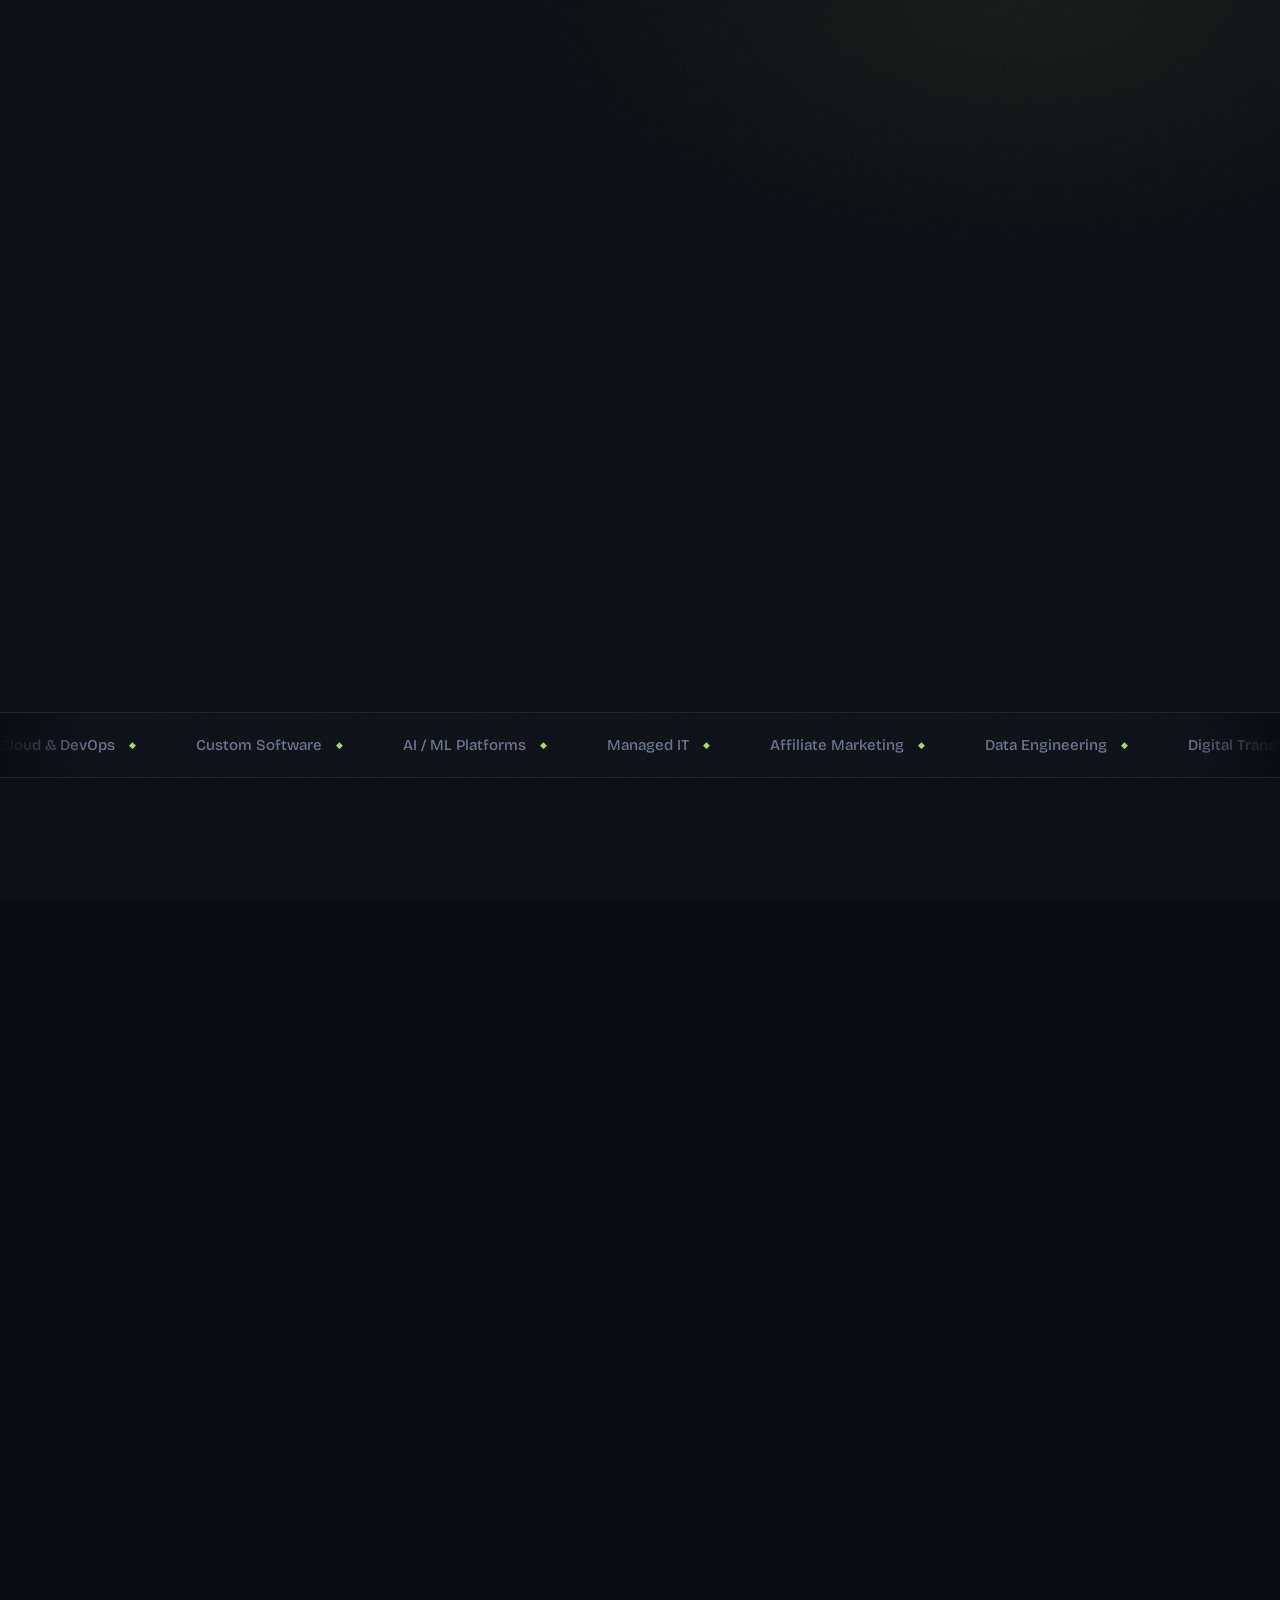
==== commit 76461b51: "Merge branch 'claude/youthful-cray-8g3cs' of https://github.com/Devinche/propeersinfous into claude/" ====
--- a/index.html
+++ b/index.html
@@ -22,7 +22,7 @@
       <h1 class="reveal">We build your software, and the <span class="hl">AI</span> that runs inside it.</h1>
       <p class="lead reveal">ProPeersInfo Inc. is the US side of Professional Peers Info Services. We've spent years shipping enterprise software, and now that same team handles AI builds and the affiliate marketing that brings you customers.</p>
       <div class="hero-cta reveal">
-        <a href="tel:+17817244137" class="btn btn-acc">Book a consultation &rarr;</a>
+        <a href="connect.html" class="btn btn-acc">Connect with us &rarr;</a>
         <a href="what-we-do.html" class="btn btn-ghost">See what we do</a>
       </div>
       <div class="hero-foot reveal">
--- a/styles.css
+++ b/styles.css
@@ -307,10 +307,28 @@
 .foot-bottom{display:flex;justify-content:space-between;align-items:center;
   margin-top:48px;padding-top:26px;border-top:1px solid var(--line);
   color:var(--muted-2);font-size:.85rem;flex-wrap:wrap;gap:14px}
+.social-cards{display:grid;grid-template-columns:repeat(4,1fr);gap:1px;background:var(--line);
+  border:1px solid var(--line);border-radius:var(--r);overflow:hidden}
+.social-card{background:var(--ink-2);padding:34px 28px;display:flex;flex-direction:column;
+  align-items:flex-start;gap:12px;transition:.25s;color:var(--text)}
+.social-card:hover{background:var(--panel-2)}
+.social-card .sc-ico{width:48px;height:48px;border-radius:var(--r);display:grid;place-items:center;
+  border:1px solid color-mix(in srgb,var(--acc) 30%,transparent);
+  background:color-mix(in srgb,var(--acc) 14%,transparent);color:var(--acc)}
+.social-card .sc-ico svg{width:22px;height:22px;stroke:currentColor;fill:none;stroke-width:1.8;
+  stroke-linecap:round;stroke-linejoin:round}
+.social-card h4{font-family:var(--font-d);font-size:1.1rem;font-weight:700}
+.social-card p{color:var(--muted);font-size:.9rem;margin:0}
+.social-card .sc-go{margin-top:auto;color:var(--acc);font-weight:700;font-size:.85rem;padding-top:8px}
+@media(max-width:900px){.social-cards{grid-template-columns:1fr 1fr}}
+@media(max-width:560px){.social-cards{grid-template-columns:1fr}}
+
 .socials{display:flex;gap:10px}
 .socials a{width:36px;height:36px;border:1px solid var(--line-2);border-radius:9px;
-  display:grid;place-items:center;color:var(--muted)}
+  display:grid;place-items:center;color:var(--muted);transition:.2s}
 .socials a:hover{border-color:var(--acc);color:var(--acc)}
+.socials svg{width:17px;height:17px;stroke:currentColor;fill:none;
+  stroke-width:1.8;stroke-linecap:round;stroke-linejoin:round}
 
 /* reveal anim */
 .reveal{opacity:0;transform:translateY(24px) scale(.985);filter:blur(6px);
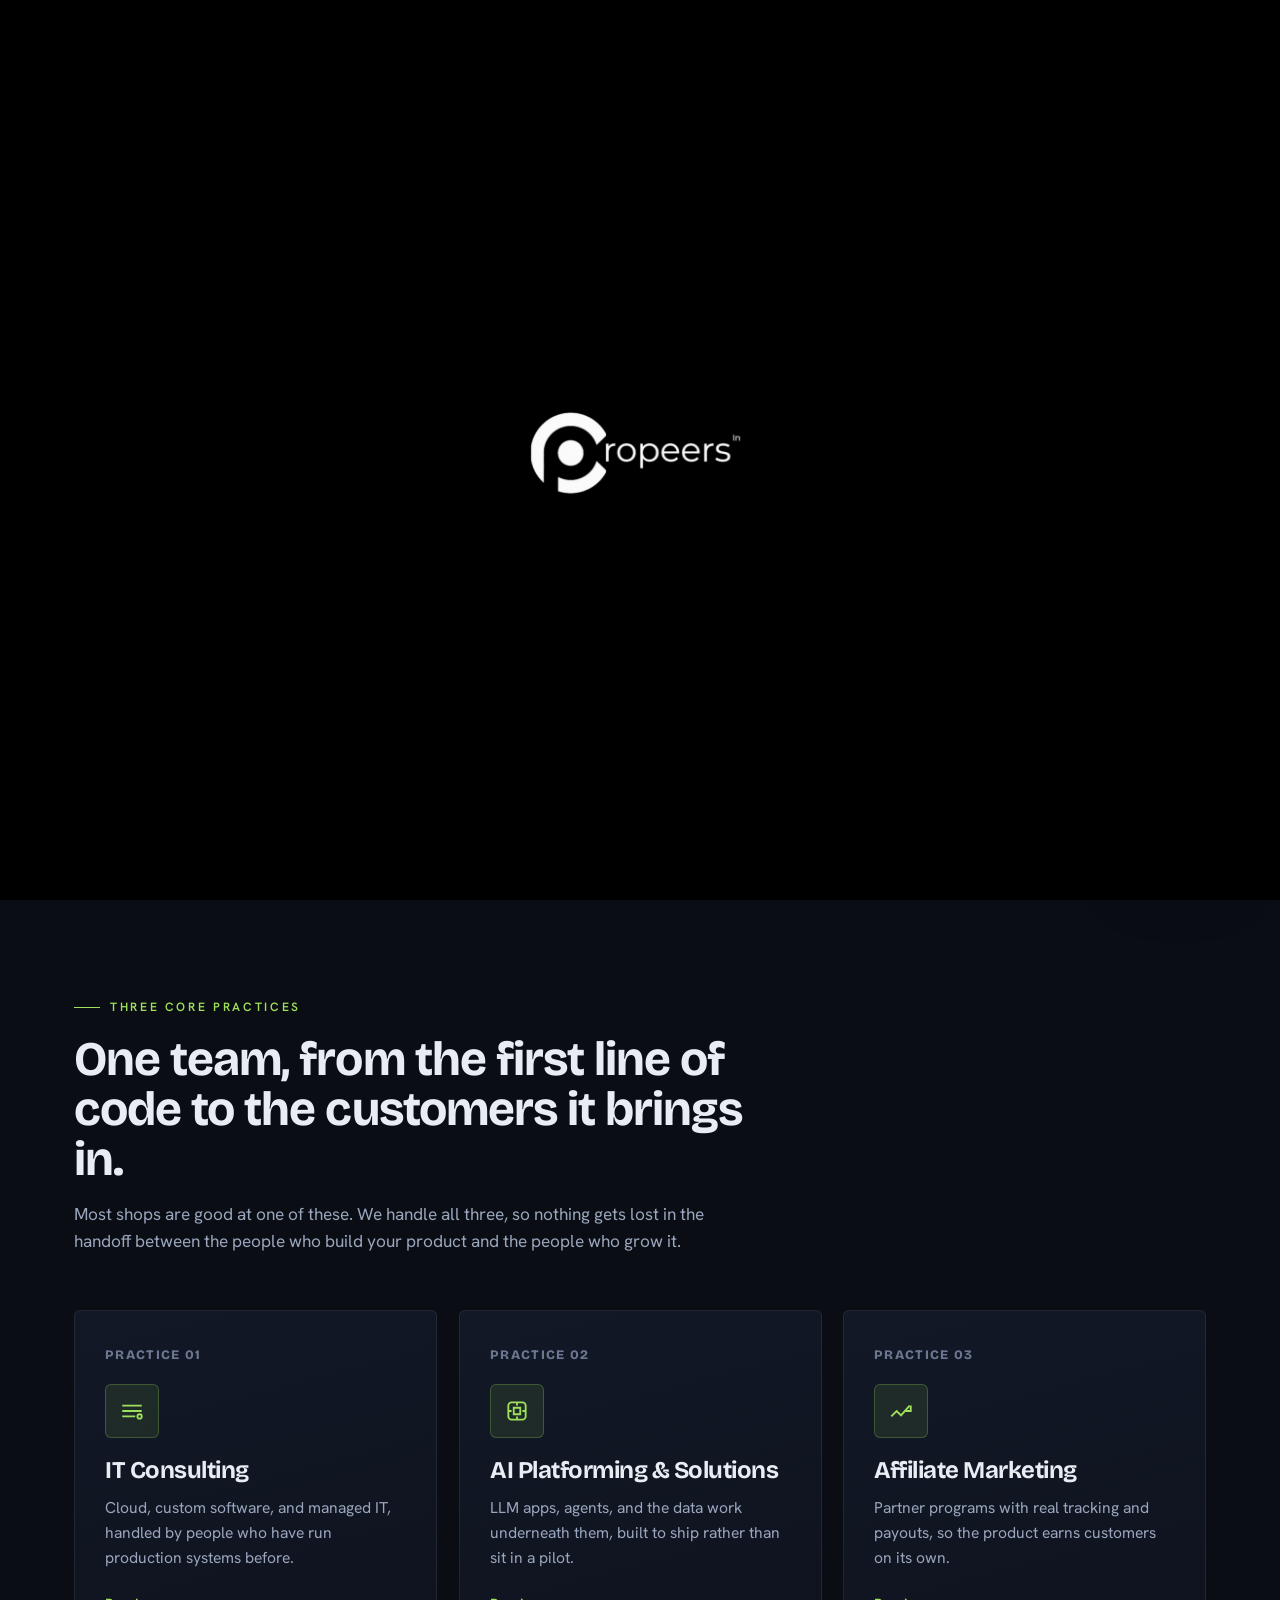
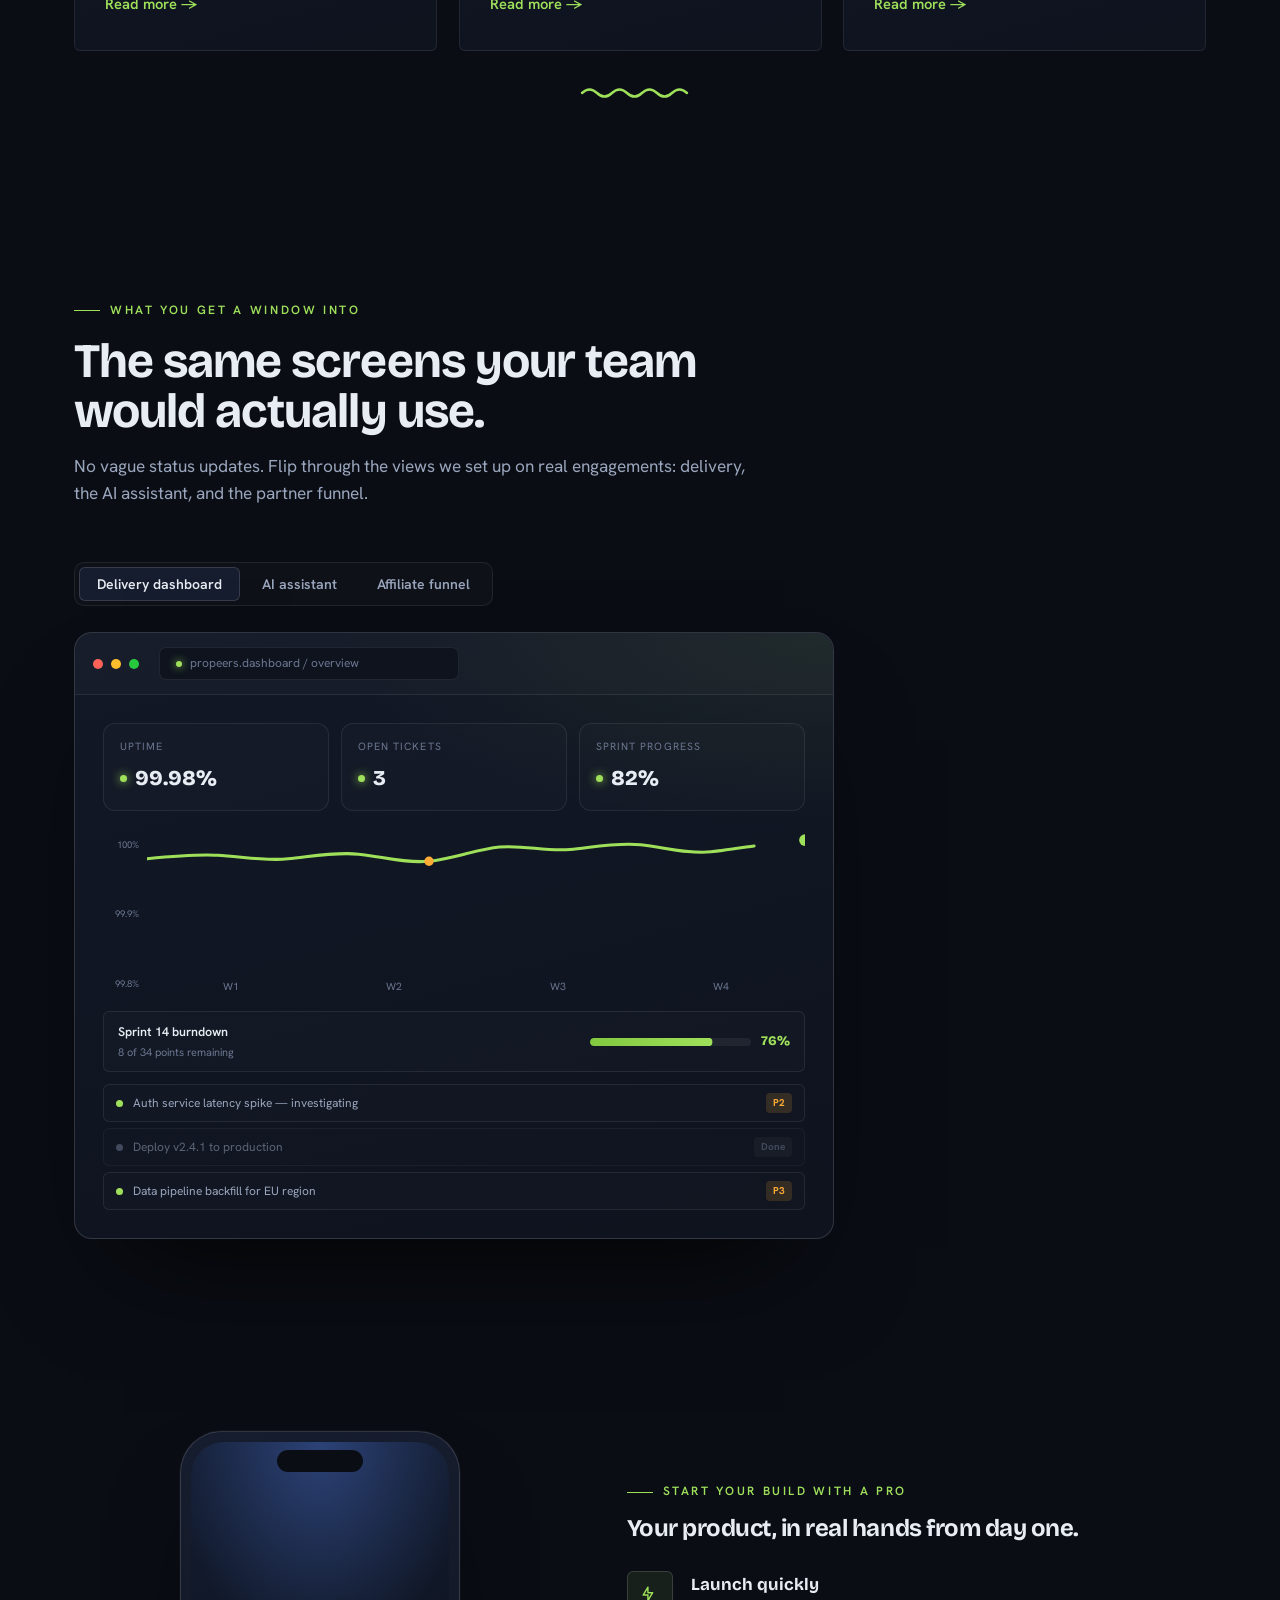
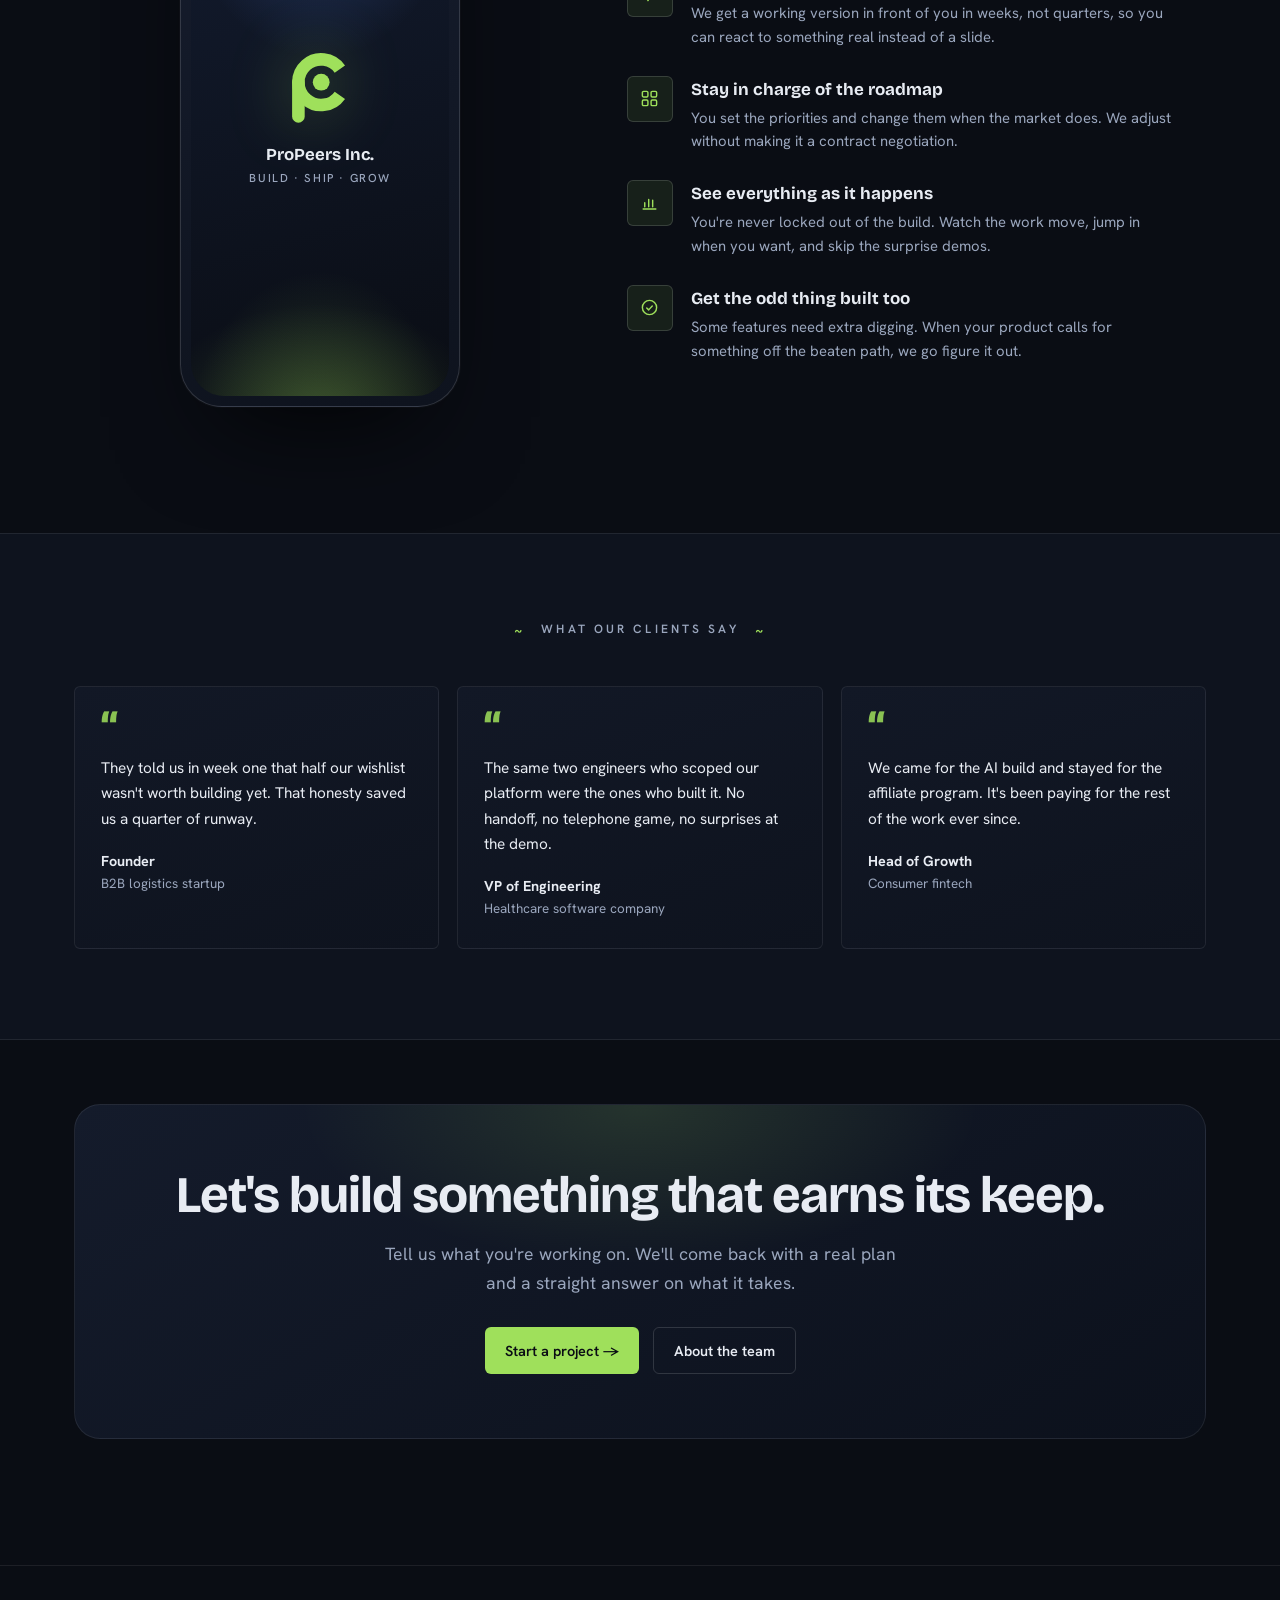
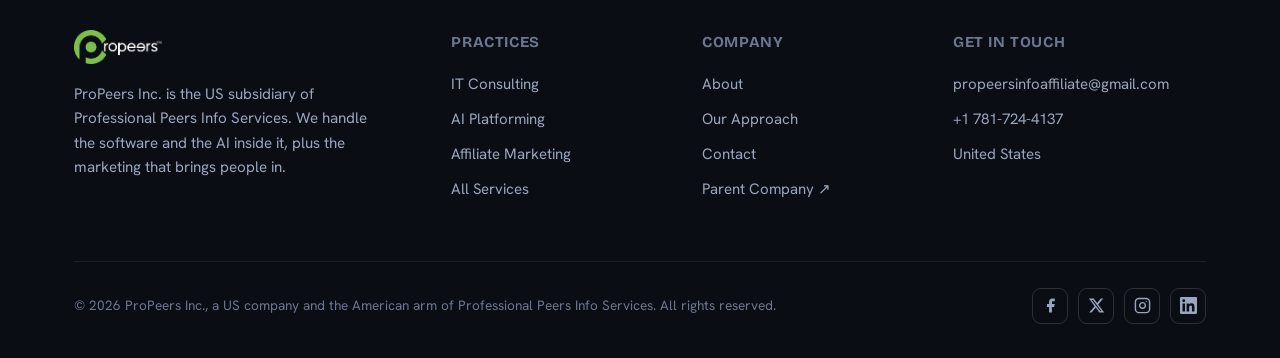
==== commit d58a707d: "Use the PNG logo as the favicon and standardize the name to ProPeers Inc. - Point every page favicon" ====
--- a/index.html
+++ b/index.html
@@ -3,12 +3,12 @@
 <head>
 <meta charset="UTF-8">
 <meta name="viewport" content="width=device-width, initial-scale=1.0">
-<title>ProPeersInfo Inc. | IT Consulting, AI Solutions &amp; Affiliate Marketing</title>
-<meta name="description" content="ProPeersInfo Inc. is the US arm of Professional Peers Info Services. IT consulting, AI builds, and affiliate marketing for clients in the States.">
+<title>ProPeers Inc. | IT Consulting, AI Solutions &amp; Affiliate Marketing</title>
+<meta name="description" content="ProPeers Inc. is the US arm of Professional Peers Info Services. IT consulting, AI builds, and affiliate marketing for clients in the States.">
 <link rel="preconnect" href="https://fonts.googleapis.com">
 <link rel="preconnect" href="https://fonts.gstatic.com" crossorigin>
 <link href="https://fonts.googleapis.com/css2?family=Bricolage+Grotesque:opsz,wght@12..96,400;12..96,500;12..96,700;12..96,800&family=Hanken+Grotesk:wght@400;500;600;700&display=swap" rel="stylesheet">
-<link rel="icon" type="image/svg+xml" href="data:image/svg+xml,%3Csvg xmlns=%27http://www.w3.org/2000/svg%27 viewBox=%270 0 100 125%27%3E%3Crect width=%27100%27 height=%27125%27 rx=%2718%27 fill=%27%230a0d14%27/%3E%3Cpath d=%27M83.1 30.2 A38 38 0 1 0 83.1 73.8%27 fill=%27none%27 stroke=%27%239fe05b%27 stroke-width=%2721%27/%3E%3Cpath d=%27M14 52 L14 109%27 fill=%27none%27 stroke=%27%239fe05b%27 stroke-width=%2721%27 stroke-linecap=%27round%27/%3E%3Ccircle cx=%2752%27 cy=%2752%27 r=%2714%27 fill=%27%239fe05b%27/%3E%3C/svg%3E">
+<link rel="icon" type="image/png" href="assets/logo.png">
 <link rel="stylesheet" href="styles.css">
 </head>
 <body data-page="home">
@@ -20,7 +20,7 @@
     <div>
       <span class="eyebrow reveal">US arm of Professional Peers Info</span>
       <h1 class="reveal">We build your software, and the <span class="hl">AI</span> that runs inside it.</h1>
-      <p class="lead reveal">ProPeersInfo Inc. is the US side of Professional Peers Info Services. We've spent years shipping enterprise software, and now that same team handles AI builds and the affiliate marketing that brings you customers.</p>
+      <p class="lead reveal">ProPeers Inc. is the US side of Professional Peers Info Services. We've spent years shipping enterprise software, and now that same team handles AI builds and the affiliate marketing that brings you customers.</p>
       <div class="hero-cta reveal">
         <a href="connect.html" class="btn btn-acc">Connect with us &rarr;</a>
         <a href="what-we-do.html" class="btn btn-ghost">See what we do</a>
@@ -115,7 +115,7 @@
         <div class="demo-window">
           <div class="demo-bar">
             <span class="dot r"></span><span class="dot y"></span><span class="dot g"></span>
-            <span class="url"><i></i> propeersinfo.dashboard / overview</span>
+            <span class="url"><i></i> propeers.dashboard / overview</span>
           </div>
           <div class="demo-body">
             <div class="demo-pills">
@@ -254,7 +254,7 @@
       <div class="phone">
         <div class="screen">
           <div class="pmark"><svg viewBox="0 0 100 125" aria-hidden="true"><path d="M83.1 30.2 A38 38 0 1 0 83.1 73.8" fill="none" stroke="currentColor" stroke-width="21"/><path d="M14 52 L14 109" fill="none" stroke="currentColor" stroke-width="21" stroke-linecap="round"/><circle cx="52" cy="52" r="14" fill="currentColor"/></svg></div>
-          <div class="pname">ProPeersInfo Inc.<small>Build &middot; Ship &middot; Grow</small></div>
+          <div class="pname">ProPeers Inc.<small>Build &middot; Ship &middot; Grow</small></div>
           <div class="pglow"></div>
         </div>
       </div>
--- a/styles.css
+++ b/styles.css
@@ -327,8 +327,7 @@
 .socials a{width:36px;height:36px;border:1px solid var(--line-2);border-radius:9px;
   display:grid;place-items:center;color:var(--muted);transition:.2s}
 .socials a:hover{border-color:var(--acc);color:var(--acc)}
-.socials svg{width:17px;height:17px;stroke:currentColor;fill:none;
-  stroke-width:1.8;stroke-linecap:round;stroke-linejoin:round}
+.socials svg{width:17px;height:17px}
 
 /* reveal anim */
 .reveal{opacity:0;transform:translateY(24px) scale(.985);filter:blur(6px);
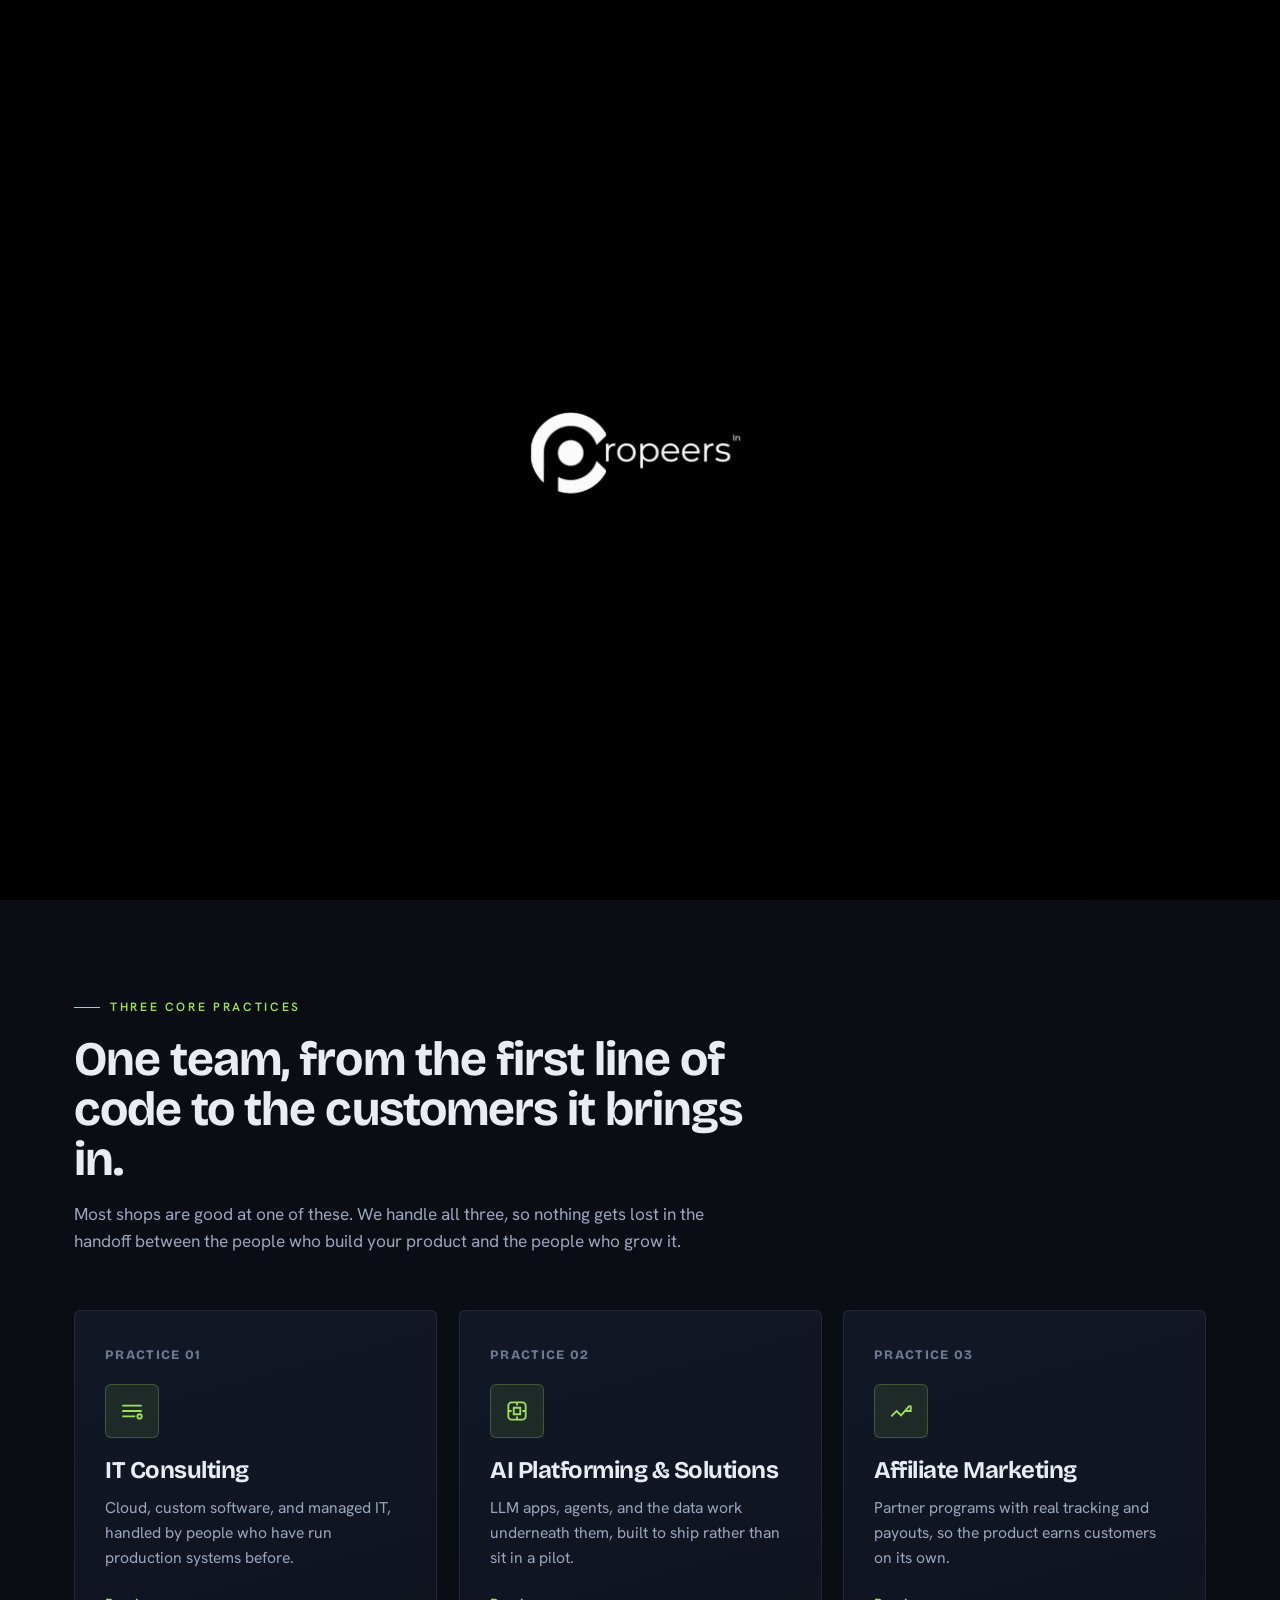
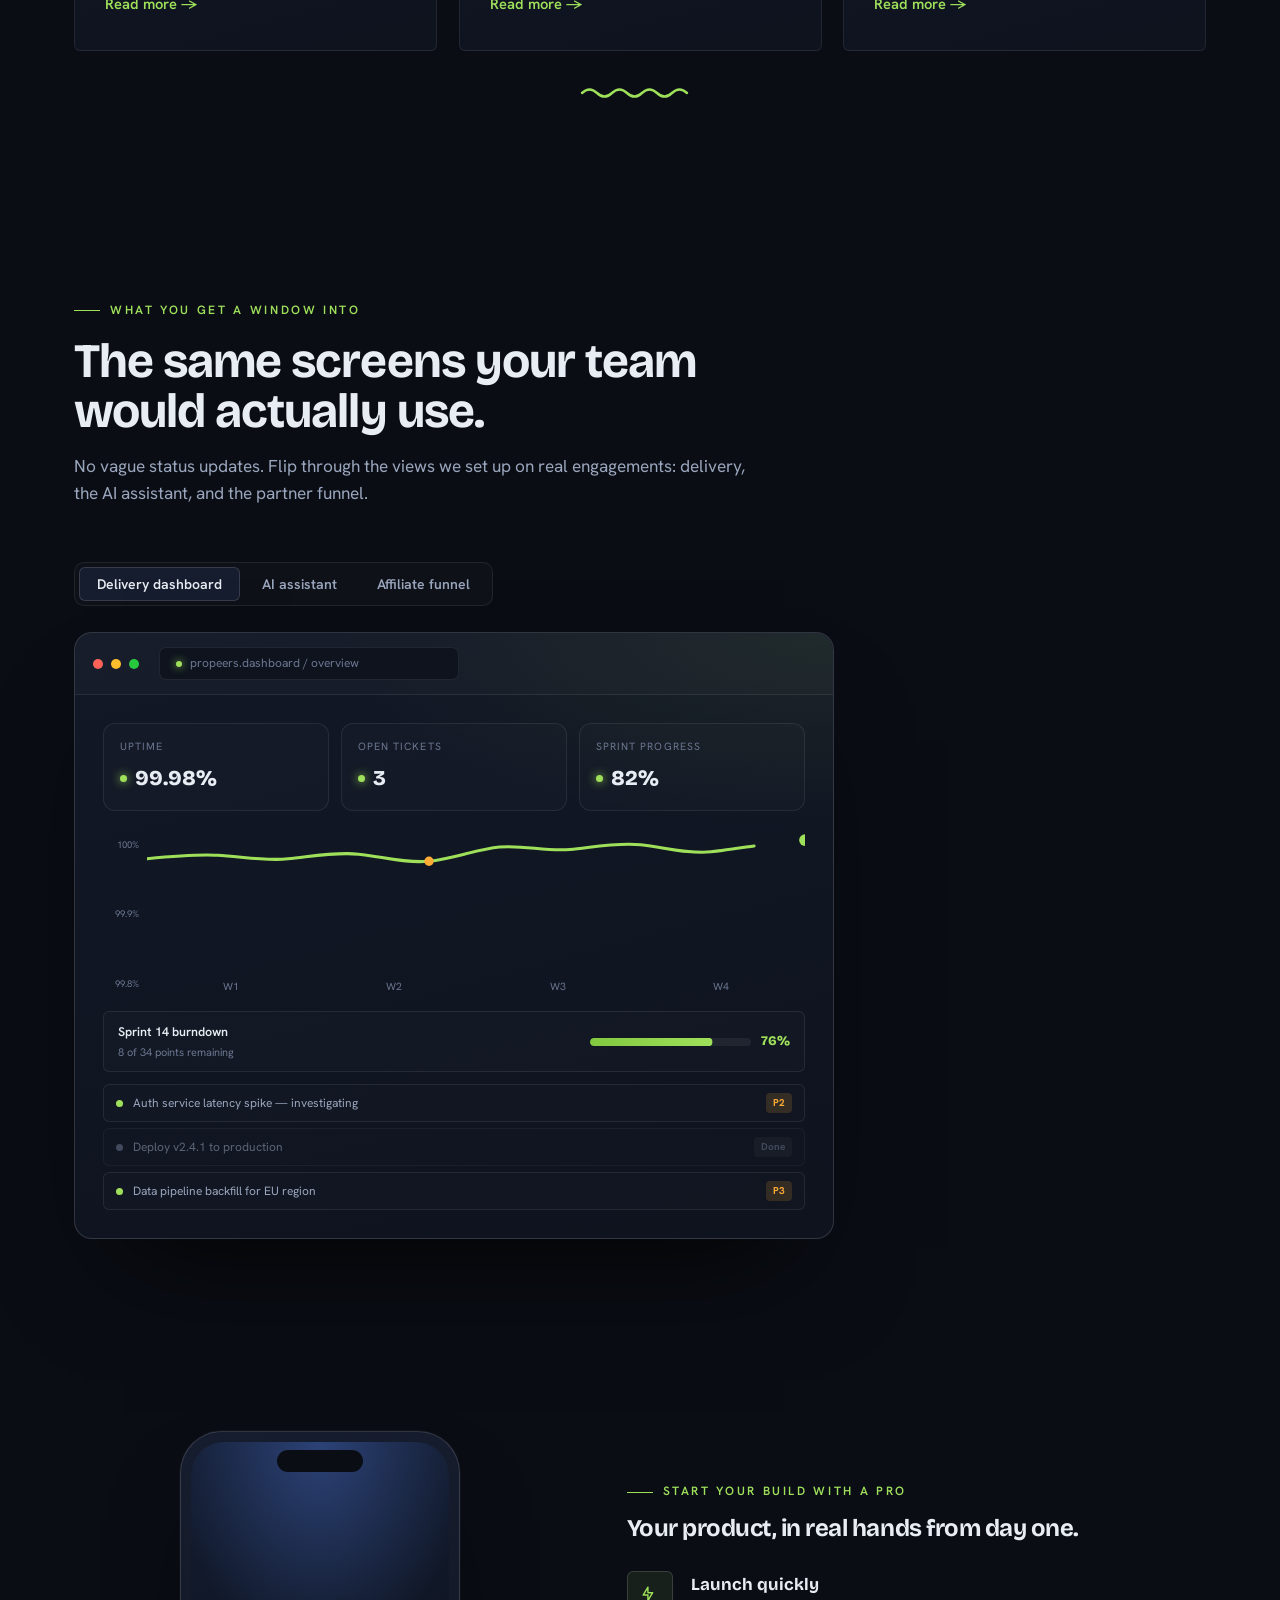
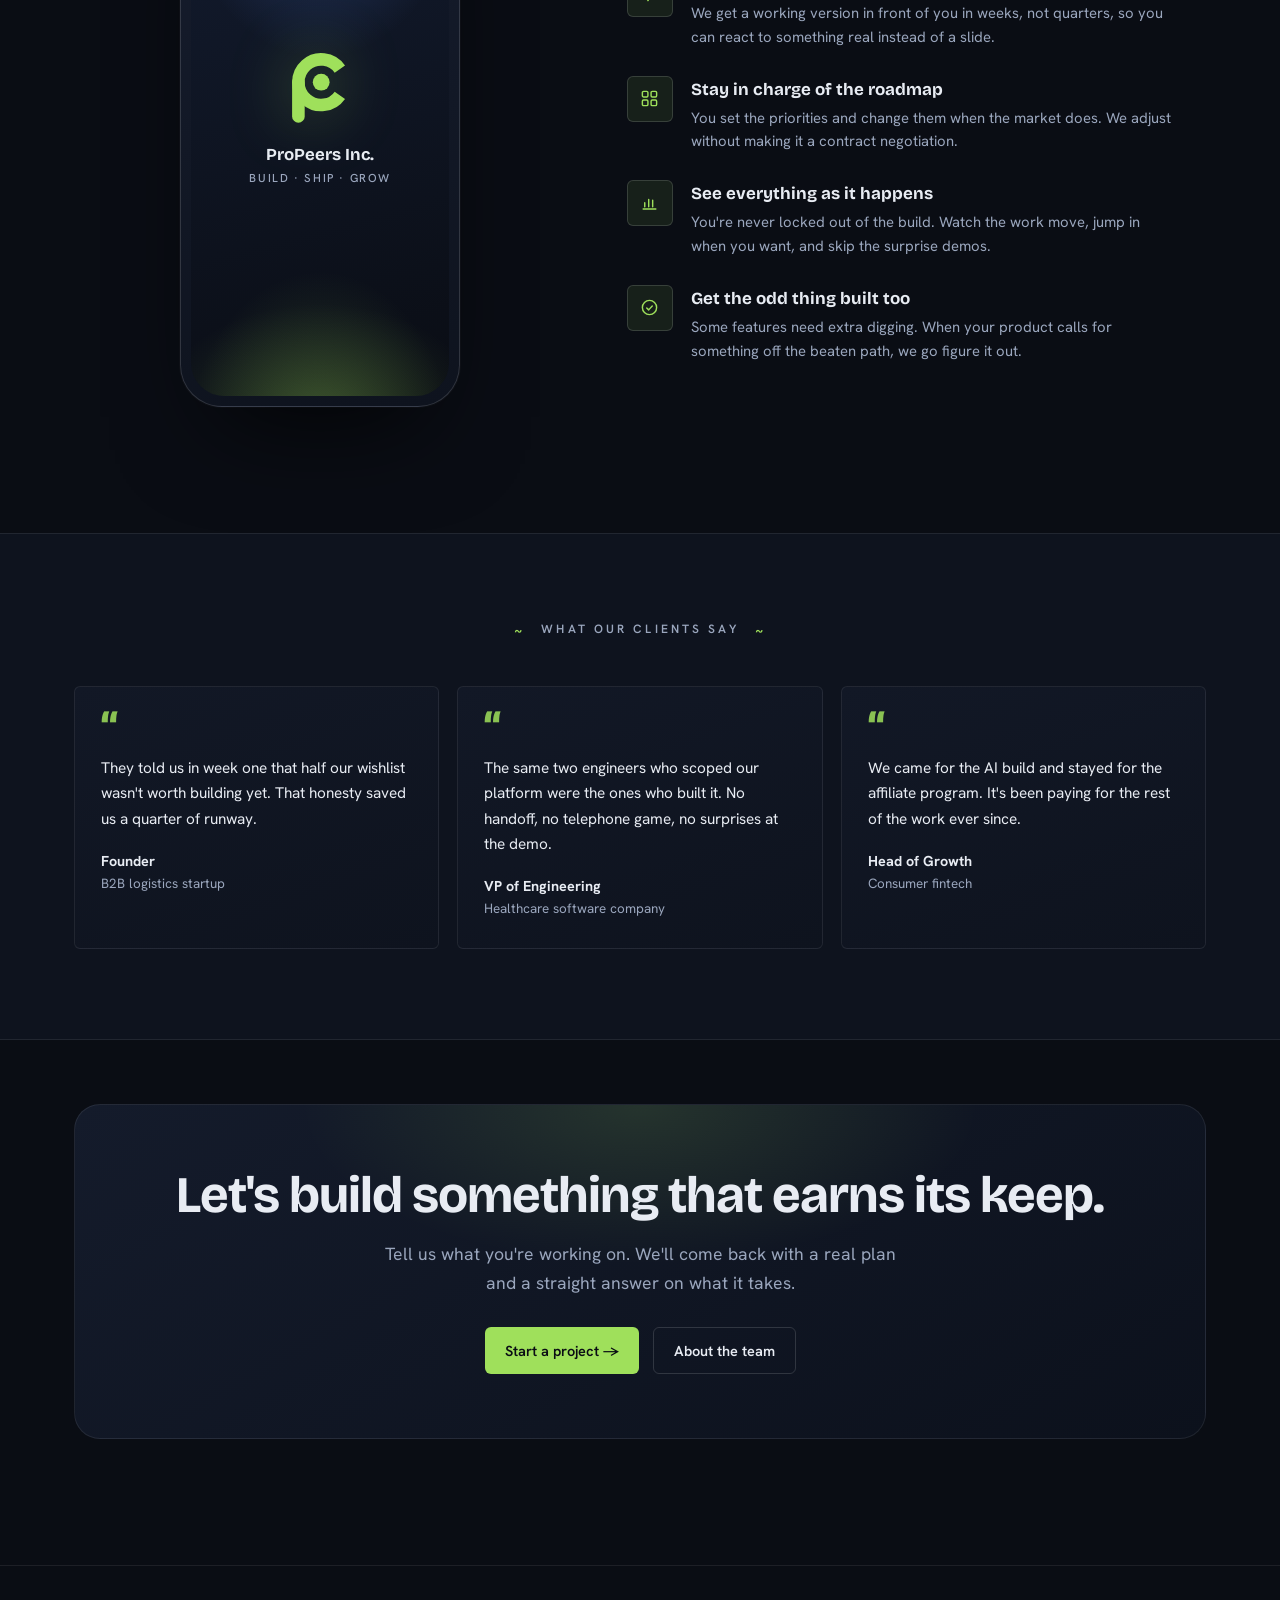
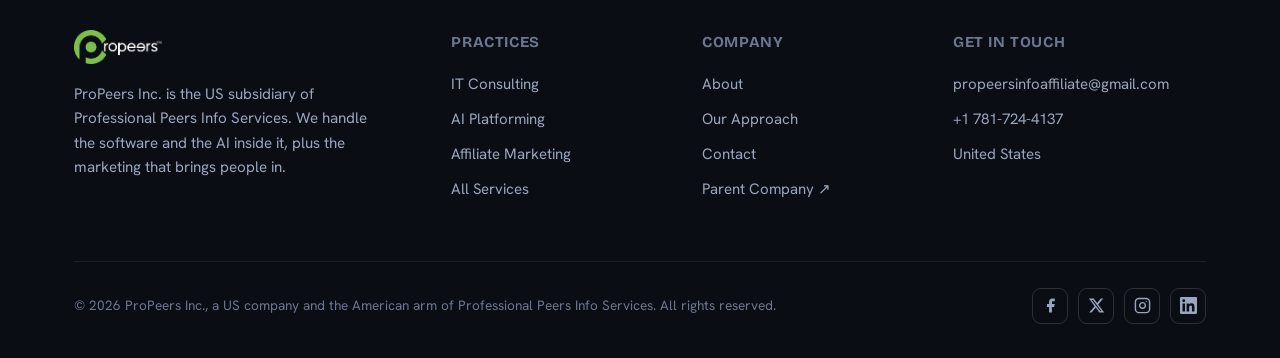
==== commit f83831c9: "Add a square P-mark favicon cropped from the logo The full lockup looked squished at tab size, so cr" ====
--- a/index.html
+++ b/index.html
@@ -8,7 +8,7 @@
 <link rel="preconnect" href="https://fonts.googleapis.com">
 <link rel="preconnect" href="https://fonts.gstatic.com" crossorigin>
 <link href="https://fonts.googleapis.com/css2?family=Bricolage+Grotesque:opsz,wght@12..96,400;12..96,500;12..96,700;12..96,800&family=Hanken+Grotesk:wght@400;500;600;700&display=swap" rel="stylesheet">
-<link rel="icon" type="image/png" href="assets/logo.png">
+<link rel="icon" type="image/png" href="assets/favicon.png">
 <link rel="stylesheet" href="styles.css">
 </head>
 <body data-page="home">
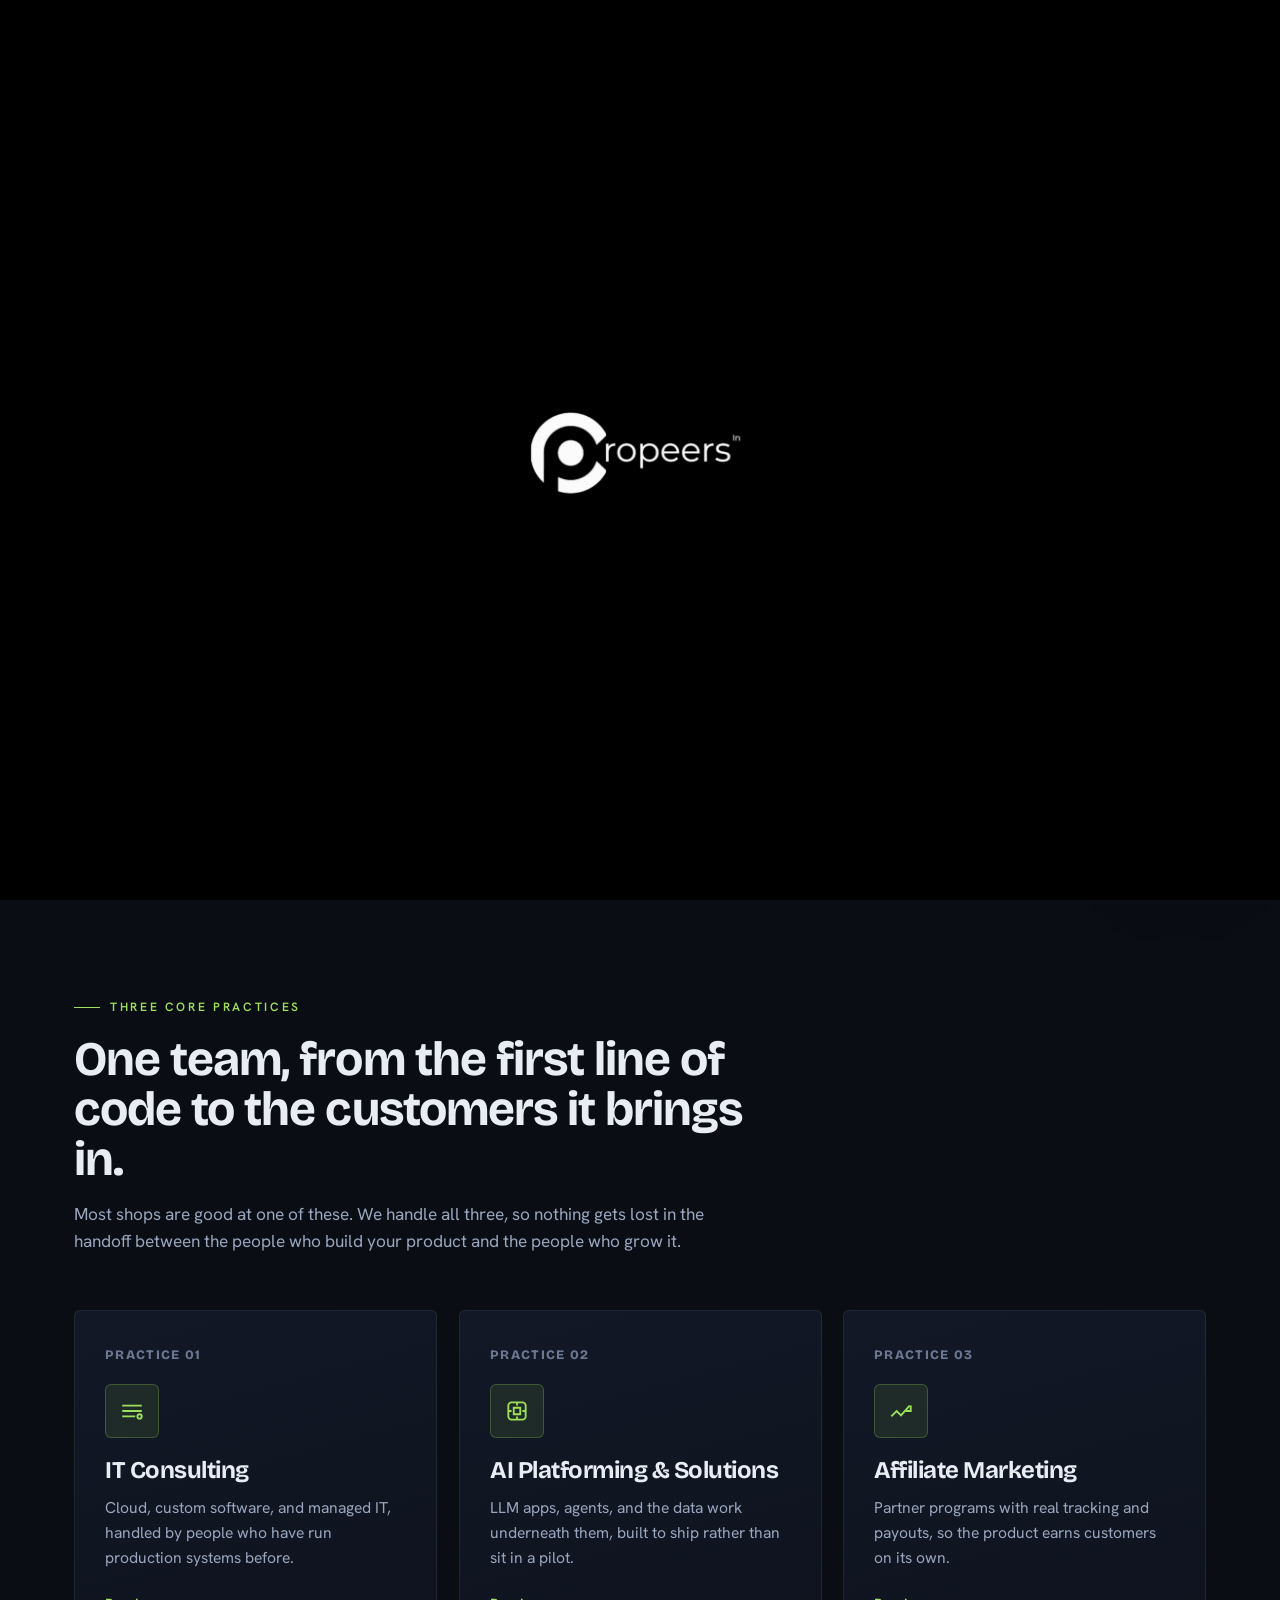
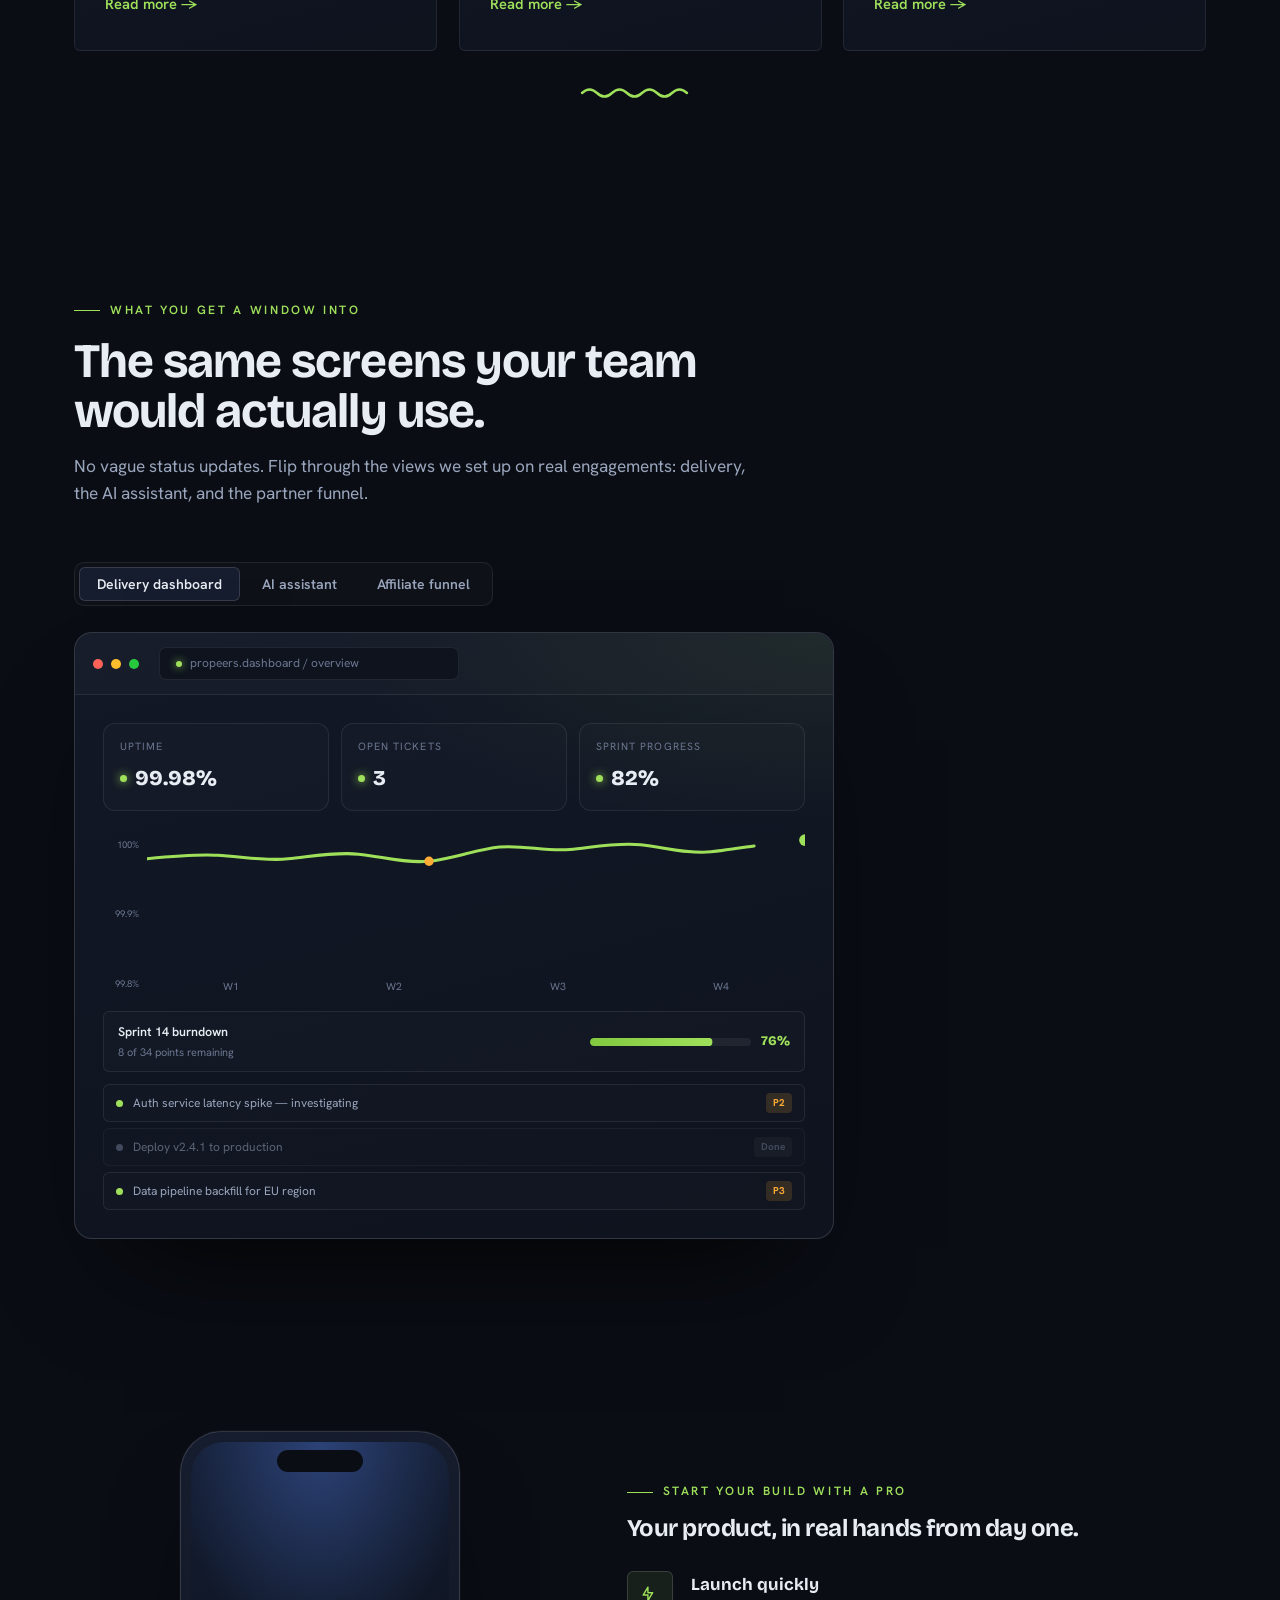
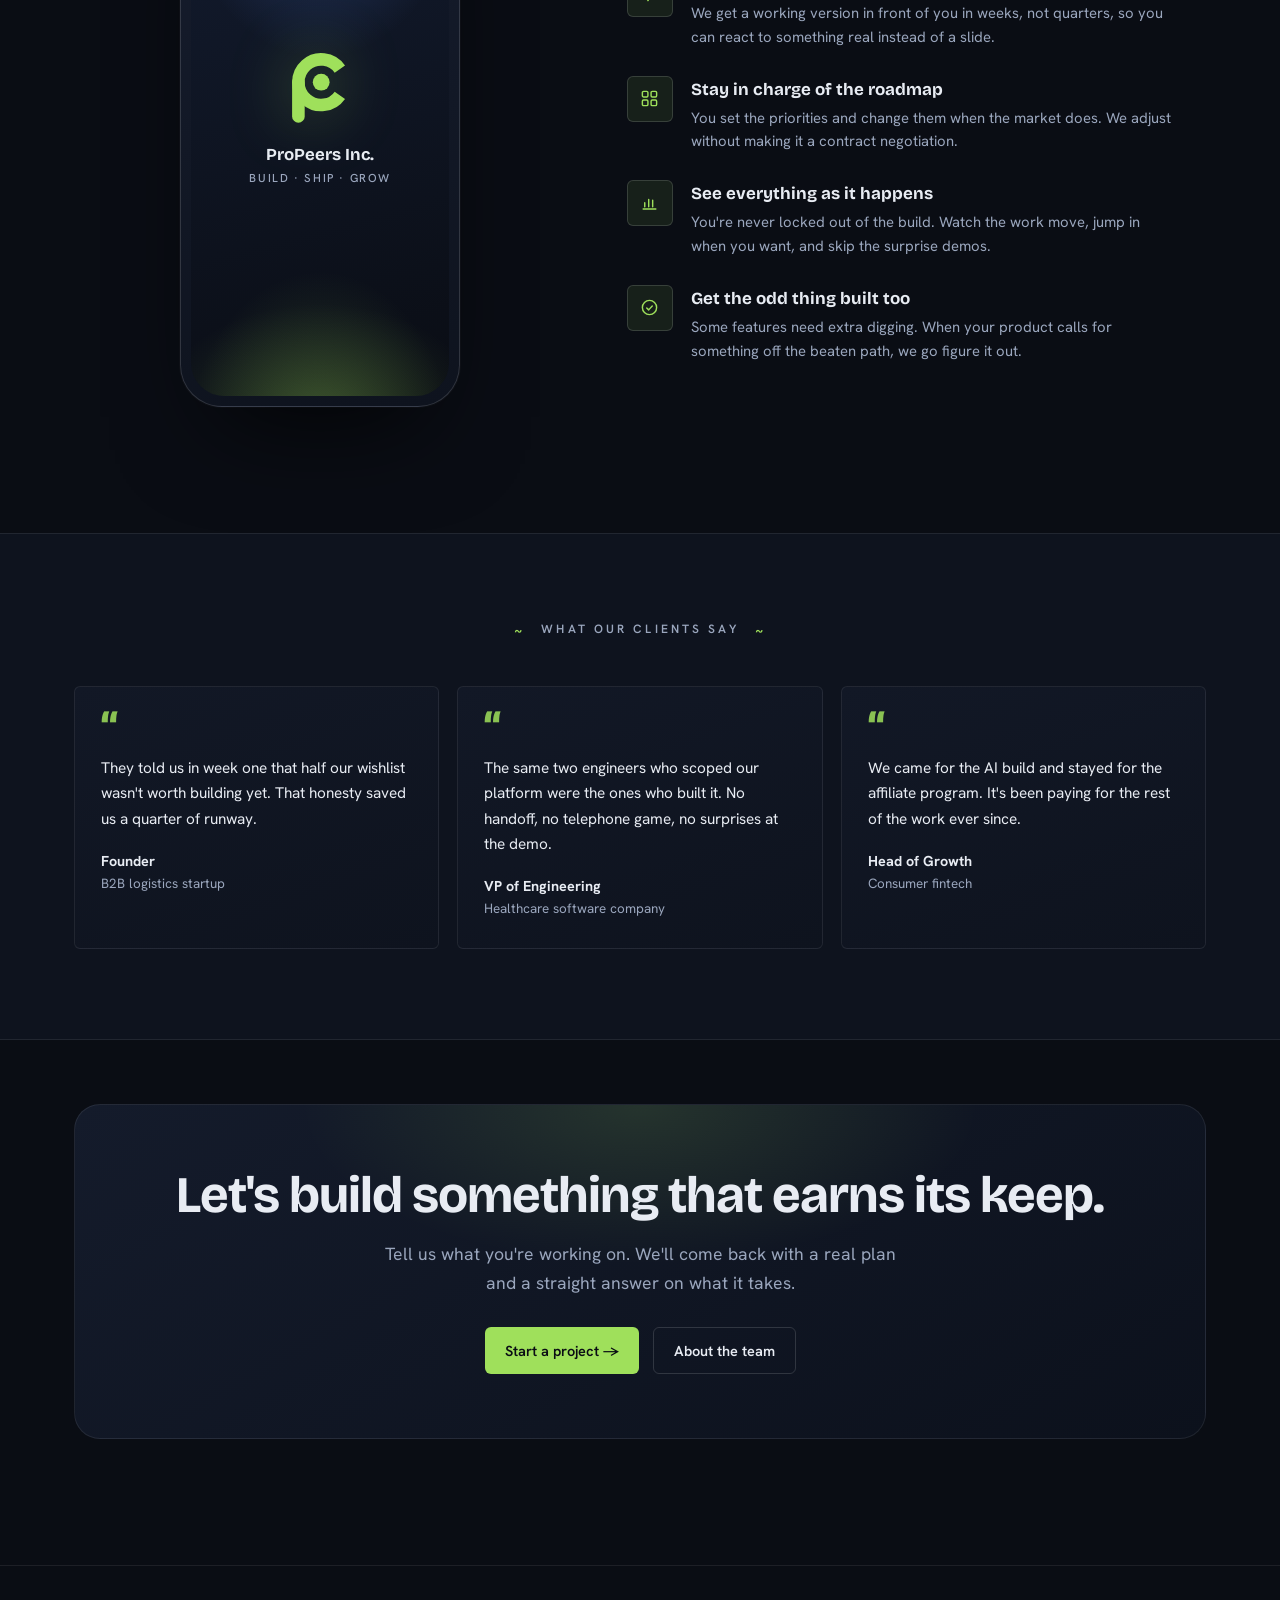
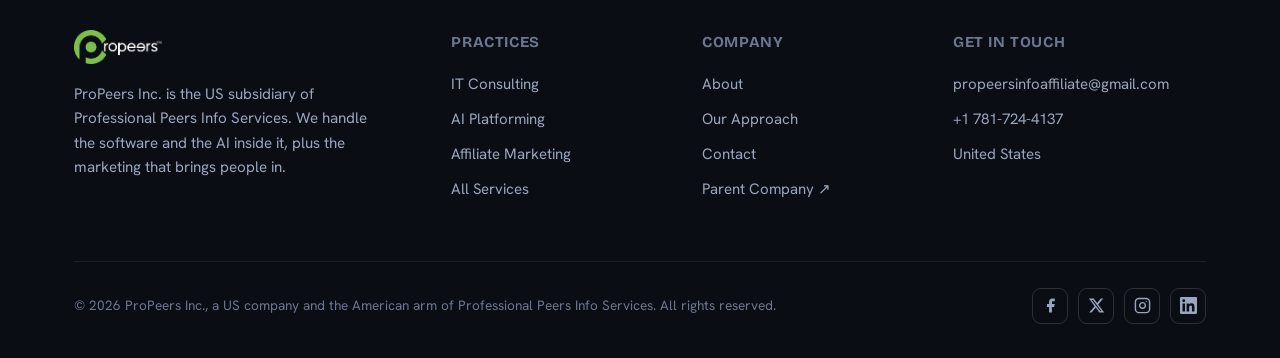
==== commit 6bbe3f33: "Add affiliate network verification meta tag to home page" ====
--- a/index.html
+++ b/index.html
@@ -5,6 +5,7 @@
 <meta name="viewport" content="width=device-width, initial-scale=1.0">
 <title>ProPeers Inc. | IT Consulting, AI Solutions &amp; Affiliate Marketing</title>
 <meta name="description" content="ProPeers Inc. is the US arm of Professional Peers Info Services. IT consulting, AI builds, and affiliate marketing for clients in the States.">
+<meta name="fo-verify" content="408fde9f-2d1c-4328-9392-e2bf167b4677" />
 <link rel="preconnect" href="https://fonts.googleapis.com">
 <link rel="preconnect" href="https://fonts.gstatic.com" crossorigin>
 <link href="https://fonts.googleapis.com/css2?family=Bricolage+Grotesque:opsz,wght@12..96,400;12..96,500;12..96,700;12..96,800&family=Hanken+Grotesk:wght@400;500;600;700&display=swap" rel="stylesheet">
